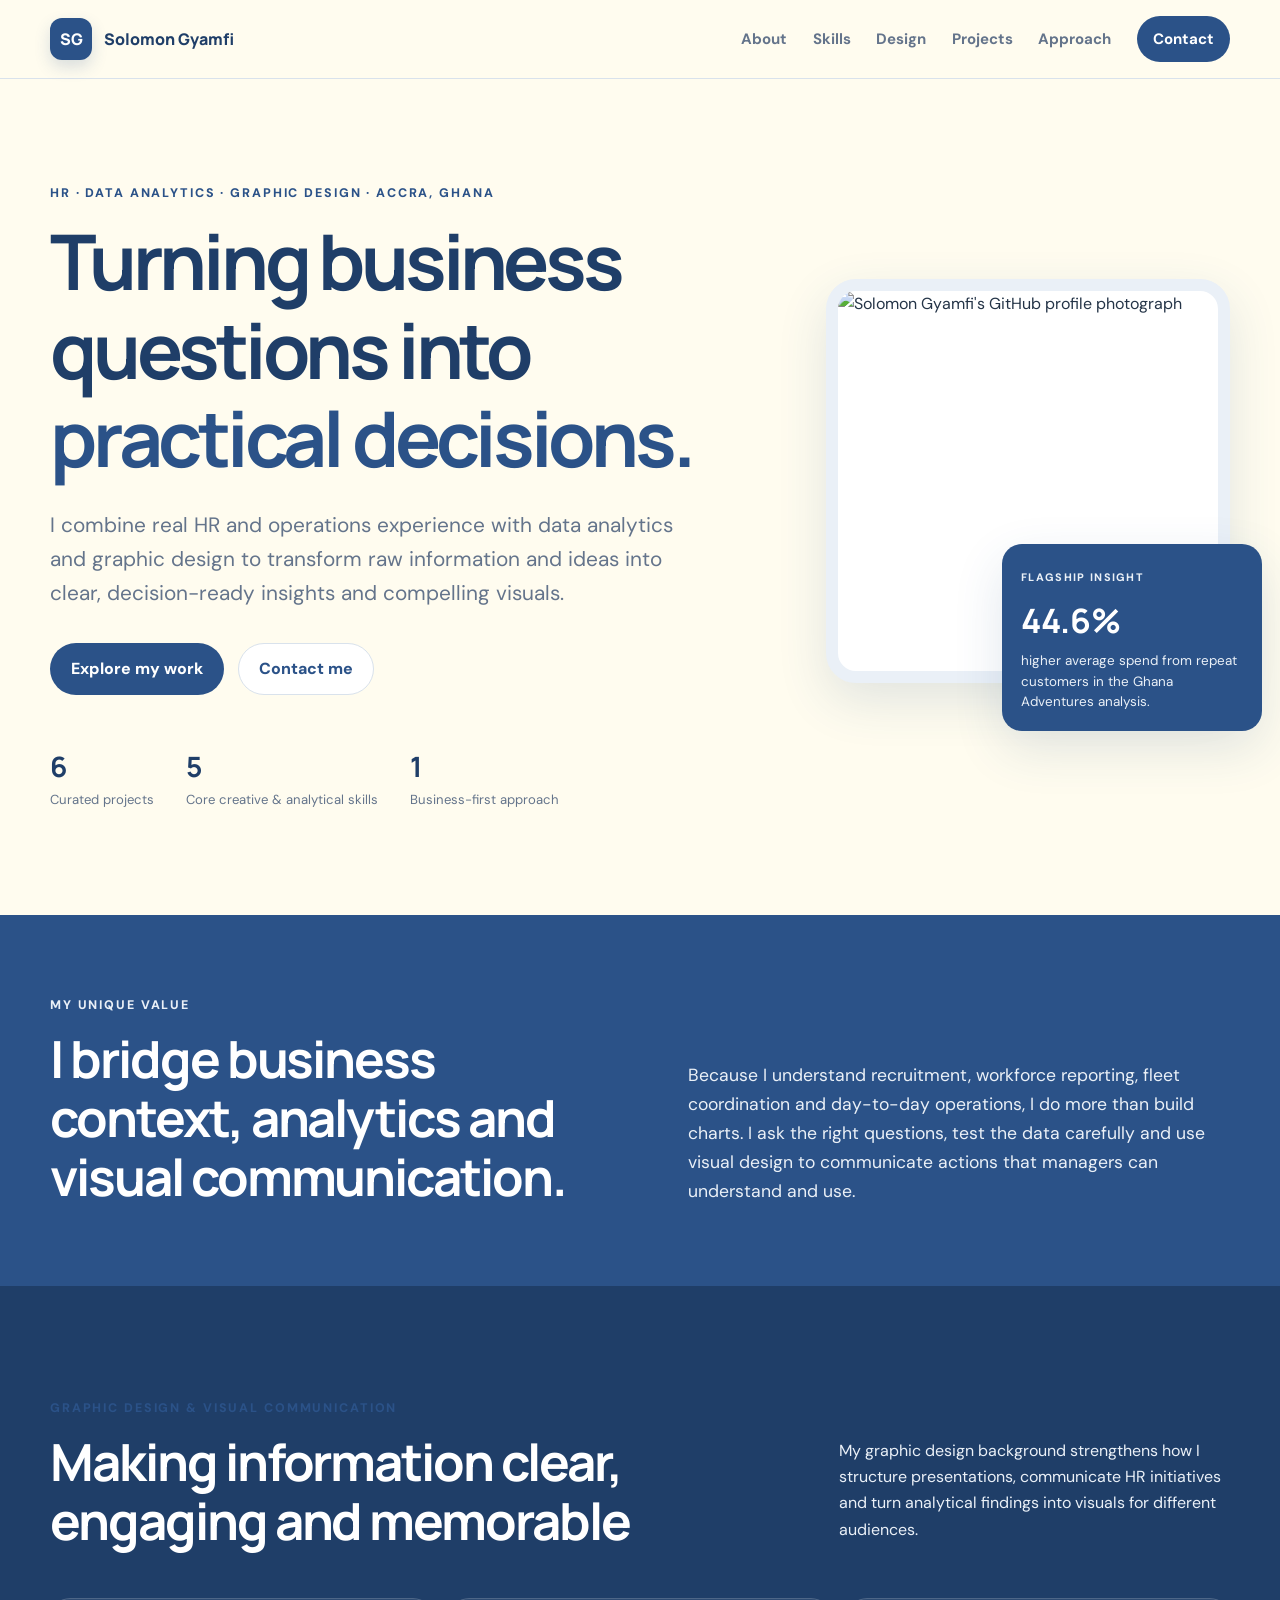
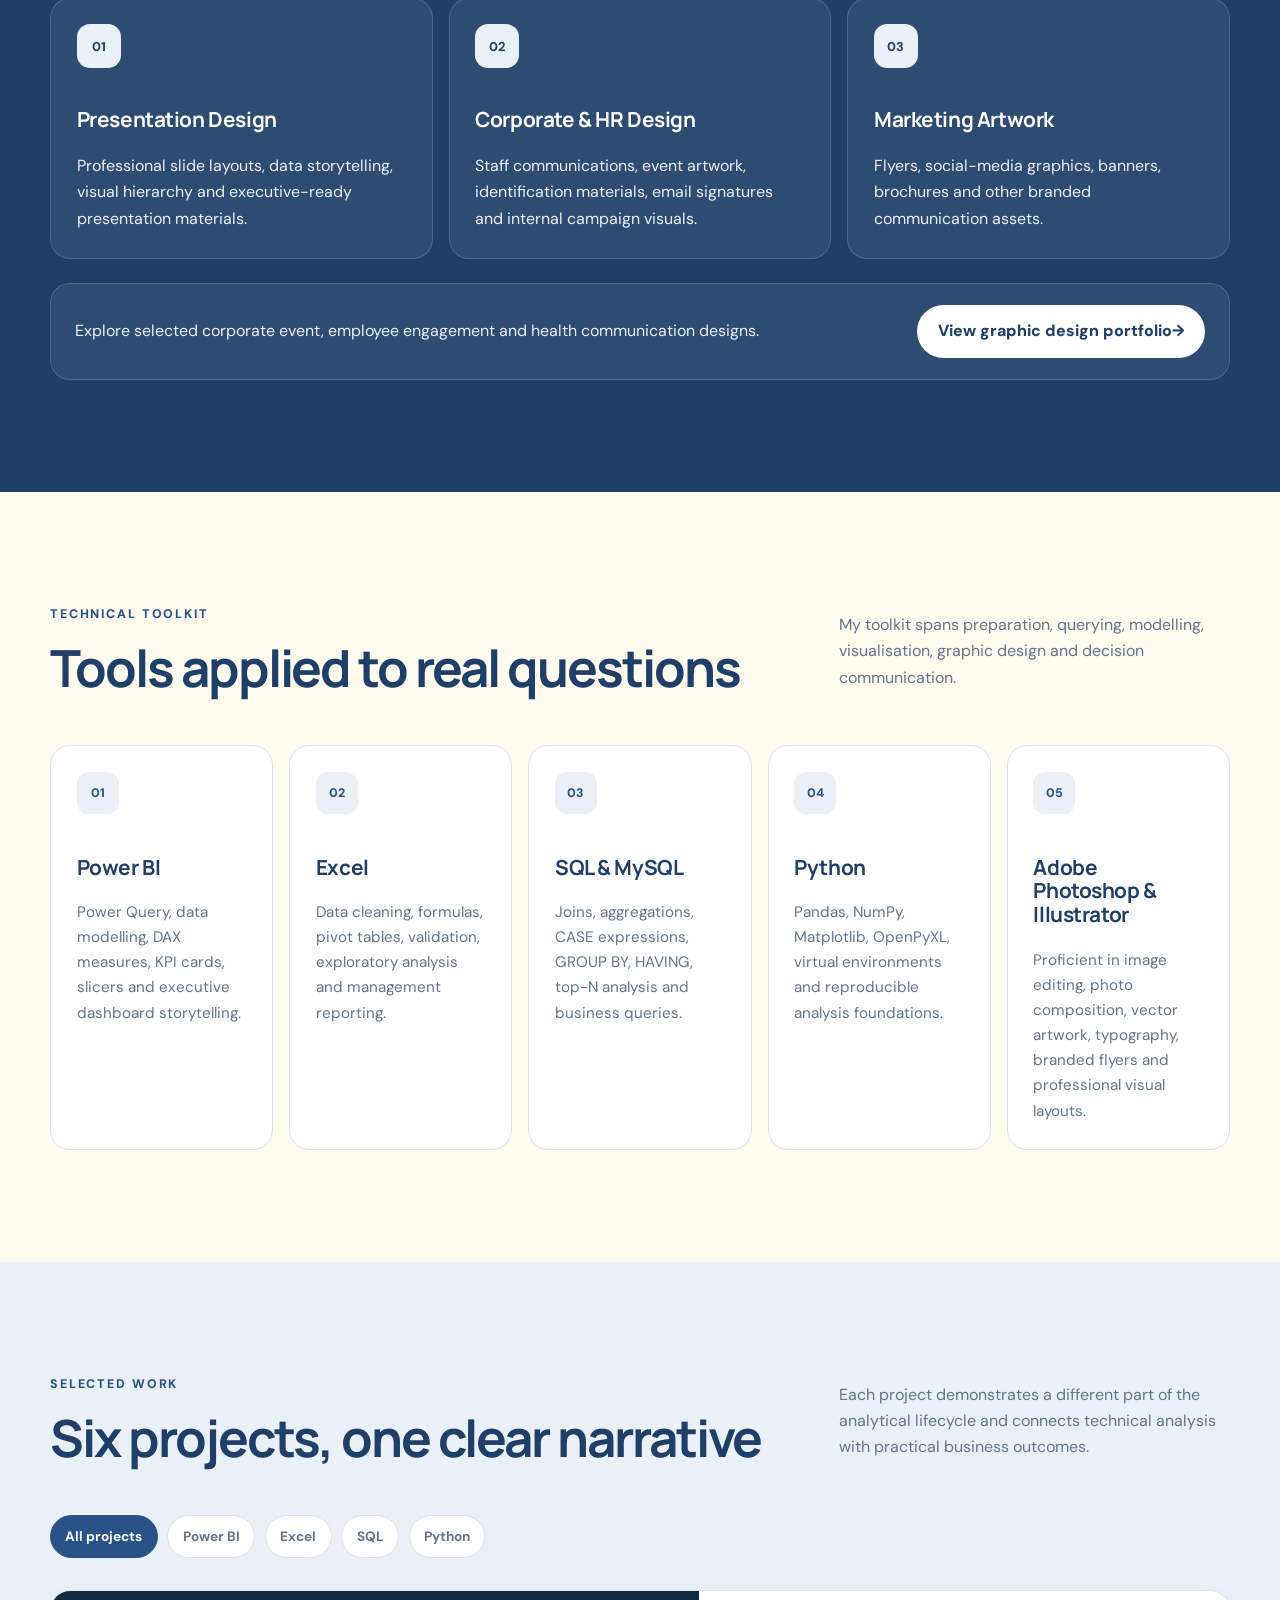
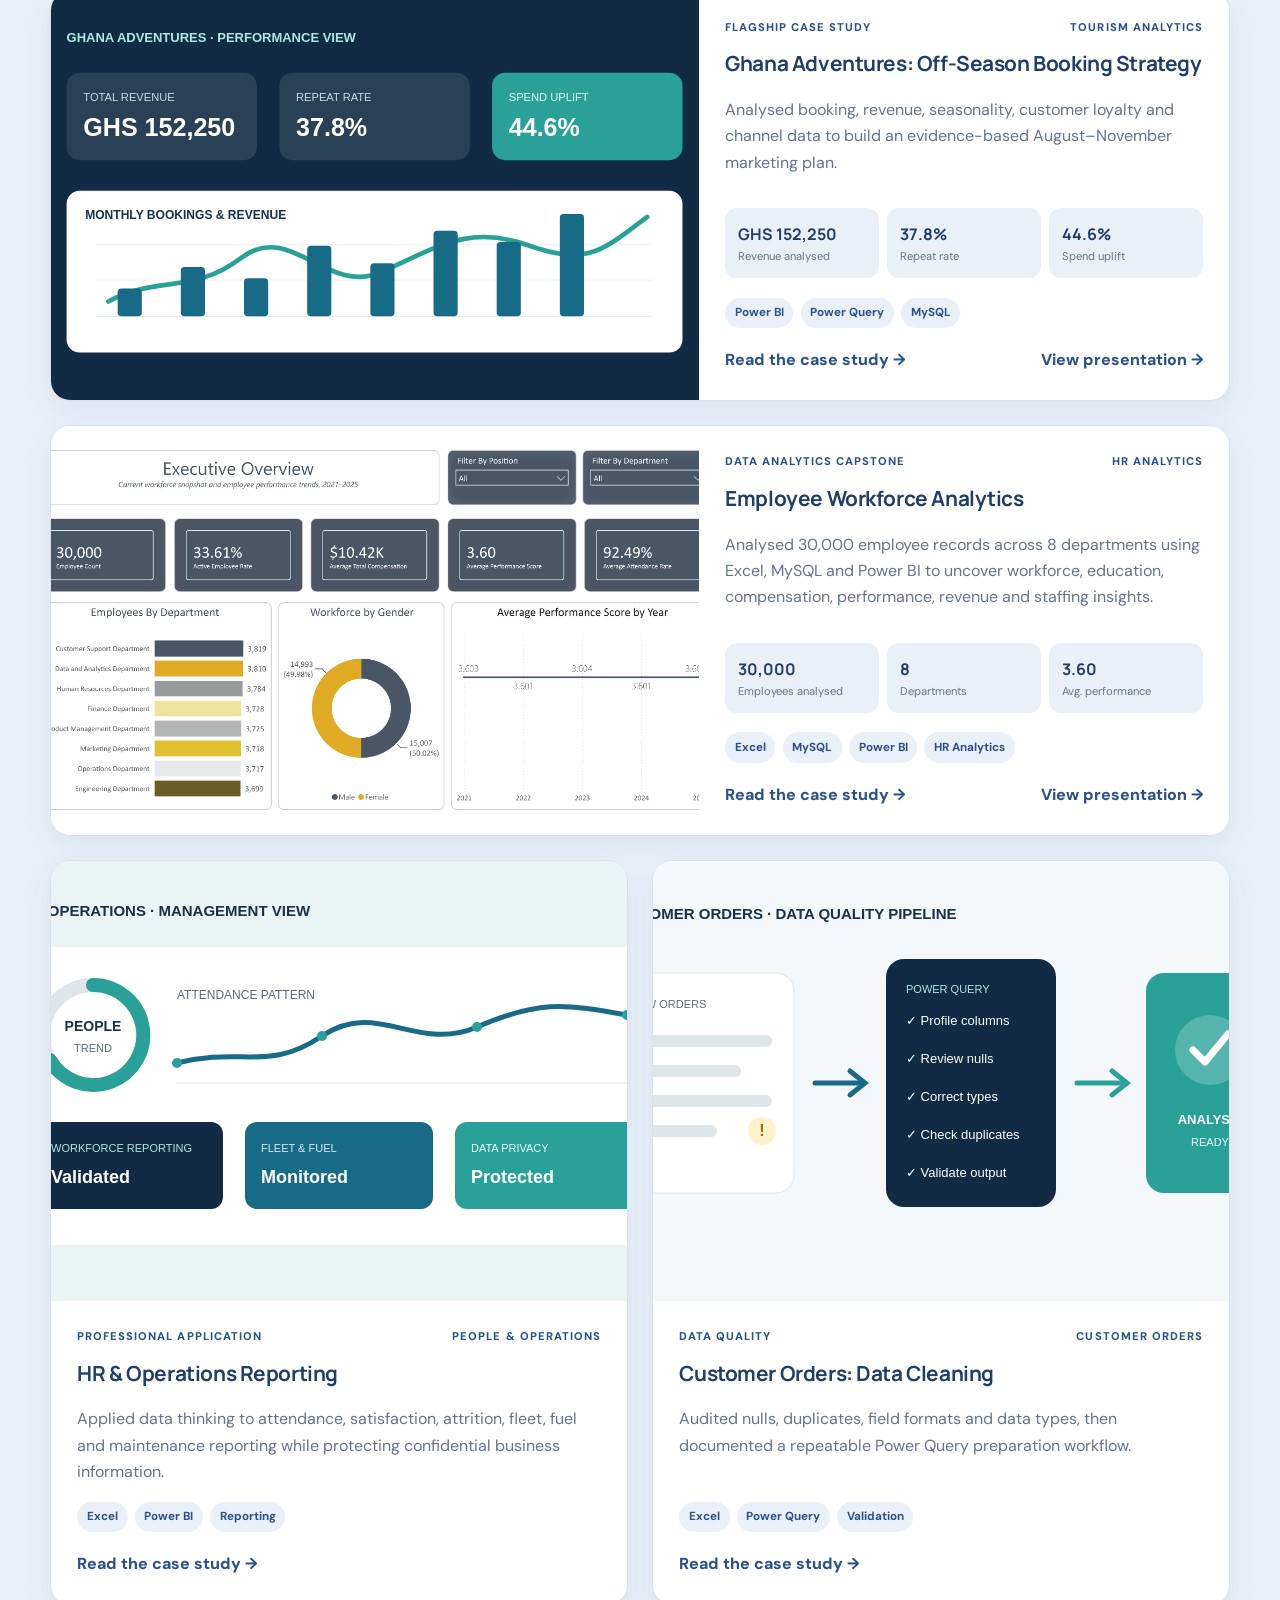
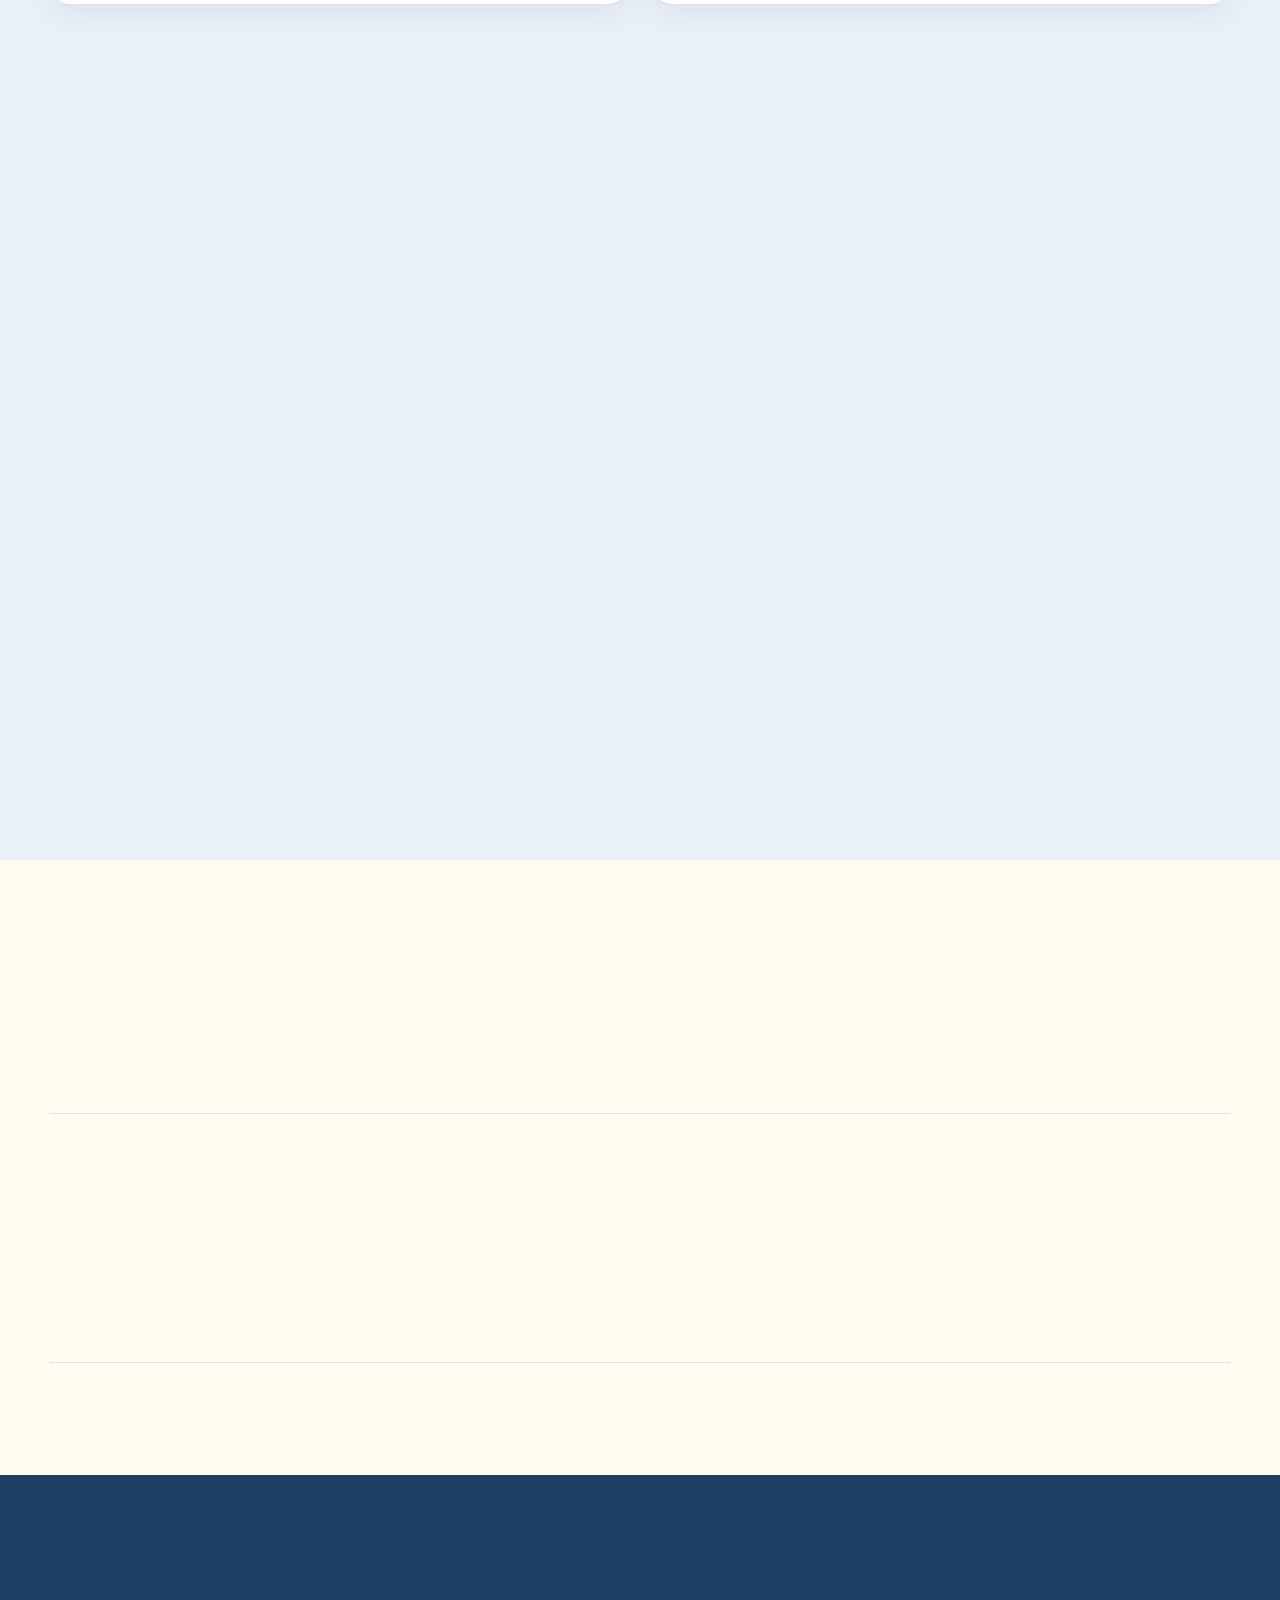
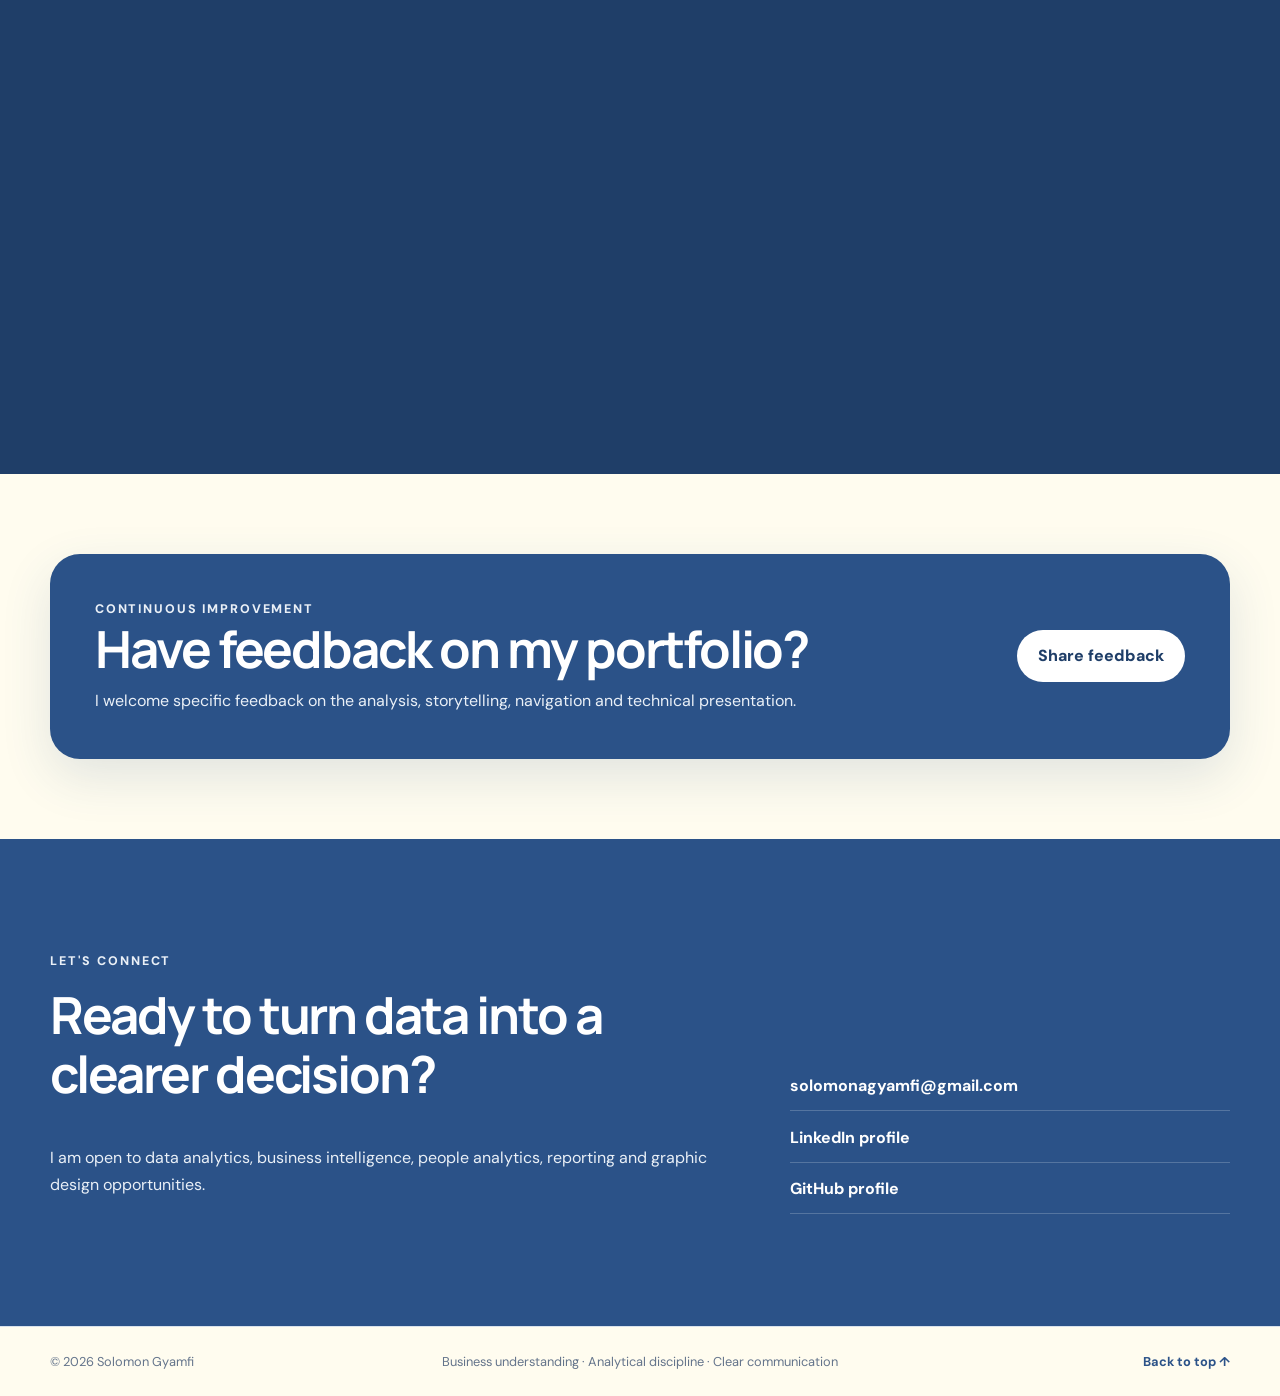
==== index.html @ 405278f9 "Update theme color and fix HTML formatting" ====
<!DOCTYPE html>
<html lang="en">

<head>
  <meta charset="utf-8">

  <meta name="viewport" content="width=device-width, initial-scale=1">

  <meta
    name="description"
    content="Solomon Gyamfi is an HR, data analytics and graphic design professional in Accra, Ghana, turning business questions and ideas into clear insights and visuals."
  >

  <meta name="theme-color" content="#2B5288">

  <meta
    property="og:title"
    content="Solomon Gyamfi | Data Analytics Portfolio"
  >

  <meta
    property="og:description"
    content="Business-first analytics across customer, HR and operational data."
  >

  <meta property="og:type" content="website">

  <meta
    property="og:url"
    content="https://solomonagyamfi-ai.github.io/"
  >

  <meta
    property="og:image"
    content="https://solomonagyammi-ai.github.io/assets/banner.svg"
  >

  <title>
    Solomon Gyamfi | Data Analytics &amp; Graphic Design
  </title>

  <link
    rel="icon"
    href="assets/favicon.svg"
    type="image/svg+xml"
  >

  <link rel="preconnect" href="https://fonts.googleapis.com">

  <link
    rel="preconnect"
    href="https://fonts.gstatic.com"
    crossorigin
  >

  <link
    href="https://fonts.googleapis.com/css2?family=DM+Sans:wght@400;500;600;700&family=Manrope:wght@600;700;800&display=swap"
    rel="stylesheet"
  >

  <link rel="stylesheet" href="styles.css">

  <script src="script.js" defer></script>
</head>


<body>

  <a class="skip-link" href="#main-content">
    Skip to content
  </a>


  <!-- =========================
       HEADER
  ========================== -->

  <header class="site-header" id="top">

    <div class="nav-shell">

      <a
        class="brand"
        href="#top"
        aria-label="Solomon Gyamfi home"
      >

        <span
          class="brand-mark"
          aria-hidden="true"
        >
          SG
        </span>

        <span>
          Solomon Gyamfi
        </span>

      </a>


      <button
        class="menu-toggle"
        type="button"
        aria-expanded="false"
        aria-controls="site-nav"
      >

        <span class="sr-only">
          Open navigation
        </span>

        <span></span>
        <span></span>
        <span></span>

      </button>


      <nav
        class="site-nav"
        id="site-nav"
        aria-label="Primary navigation"
      >

        <a href="#about">
          About
        </a>

        <a href="#skills">
          Skills
        </a>

        <a href="design.html">
          Design
        </a>

        <a href="#projects">
          Projects
        </a>

        <a href="#approach">
          Approach
        </a>

        <a
          class="nav-cta"
          href="#contact"
        >
          Contact
        </a>

      </nav>

    </div>

  </header>



  <main id="main-content">


    <!-- =========================
         HERO
    ========================== -->

    <section
      class="hero section-shell"
      aria-labelledby="hero-title"
    >

      <div class="hero-copy reveal">

        <p class="eyebrow">
          HR · Data Analytics · Graphic Design · Accra, Ghana
        </p>


        <h1 id="hero-title">
          Turning business questions into
          <span>practical decisions.</span>
        </h1>


        <p class="hero-lead">
          I combine real HR and operations experience with data analytics
          and graphic design to transform raw information and ideas into
          clear, decision-ready insights and compelling visuals.
        </p>


        <div class="hero-actions">

          <a
            class="button button-primary"
            href="#projects"
          >
            Explore my work
          </a>

          <a
            class="button button-secondary"
            href="mailto:solomonagyamfi@gmail.com"
          >
            Contact me
          </a>

        </div>


        <ul class="hero-proof">

          <li>
            <strong>6</strong>
            <span>Curated projects</span>
          </li>

          <li>
            <strong>5</strong>
            <span>Core creative &amp; analytical skills</span>
          </li>

          <li>
            <strong>1</strong>
            <span>Business-first approach</span>
          </li>

        </ul>

      </div>



      <div class="hero-visual reveal">

        <div class="portrait-frame">

          <img
            src="https://avatars.githubusercontent.com/u/300844239?v=4"
            alt="Solomon Gyamfi's GitHub profile photograph"
            width="420"
            height="420"
          >

        </div>


        <div class="insight-card">

          <span class="insight-label">
            Flagship insight
          </span>

          <strong>
            44.6%
          </strong>

          <p>
            higher average spend from repeat customers
            in the Ghana Adventures analysis.
          </p>

        </div>

      </div>

    </section>



    <!-- =========================
         ABOUT
    ========================== -->

    <section
      class="usp-band"
      id="about"
      aria-labelledby="usp-title"
    >

      <div class="section-shell usp-grid reveal">

        <div>

          <p class="eyebrow eyebrow-light">
            My unique value
          </p>

          <h2 id="usp-title">
            I bridge business context, analytics and visual communication.
          </h2>

        </div>


        <p>
          Because I understand recruitment, workforce reporting,
          fleet coordination and day-to-day operations, I do more than
          build charts. I ask the right questions, test the data carefully
          and use visual design to communicate actions that managers can
          understand and use.
        </p>

      </div>

    </section>



    <!-- =========================
         DESIGN
    ========================== -->

    <section
      class="section design-section"
      id="design"
      aria-labelledby="design-title"
    >

      <div class="section-shell">

        <div class="section-heading reveal">

          <div>

            <p class="eyebrow">
              Graphic design &amp; visual communication
            </p>

            <h2 id="design-title">
              Making information clear, engaging and memorable
            </h2>

          </div>


          <p>
            My graphic design background strengthens how I structure
            presentations, communicate HR initiatives and turn analytical
            findings into visuals for different audiences.
          </p>

        </div>


        <div class="design-grid">


          <article class="design-card reveal">

            <span
              class="design-icon"
              aria-hidden="true"
            >
              01
            </span>

            <h3>
              Presentation Design
            </h3>

            <p>
              Professional slide layouts, data storytelling,
              visual hierarchy and executive-ready presentation materials.
            </p>

          </article>



          <article class="design-card reveal">

            <span
              class="design-icon"
              aria-hidden="true"
            >
              02
            </span>

            <h3>
              Corporate &amp; HR Design
            </h3>

            <p>
              Staff communications, event artwork, identification materials,
              email signatures and internal campaign visuals.
            </p>

          </article>



          <article class="design-card reveal">

            <span
              class="design-icon"
              aria-hidden="true"
            >
              03
            </span>

            <h3>
              Marketing Artwork
            </h3>

            <p>
              Flyers, social-media graphics, banners, brochures and
              other branded communication assets.
            </p>

          </article>

        </div>



        <div class="design-cta reveal">

          <p>
            Explore selected corporate event, employee engagement
            and health communication designs.
          </p>

          <a
            class="button button-light"
            href="design.html"
          >
            View graphic design portfolio
            <span aria-hidden="true">→</span>
          </a>

        </div>

      </div>

    </section>



    <!-- =========================
         SKILLS
    ========================== -->

    <section
      class="section section-shell"
      id="skills"
      aria-labelledby="skills-title"
    >

      <div class="section-heading reveal">

        <div>

          <p class="eyebrow">
            Technical toolkit
          </p>

          <h2 id="skills-title">
            Tools applied to real questions
          </h2>

        </div>

        <p>
          My toolkit spans preparation, querying, modelling,
          visualisation, graphic design and decision communication.
        </p>

      </div>



      <div class="skills-grid">


        <article class="skill-card reveal">

          <span class="skill-index">
            01
          </span>

          <h3>
            Power BI
          </h3>

          <p>
            Power Query, data modelling, DAX measures, KPI cards,
            slicers and executive dashboard storytelling.
          </p>

        </article>



        <article class="skill-card reveal">

          <span class="skill-index">
            02
          </span>

          <h3>
            Excel
          </h3>

          <p>
            Data cleaning, formulas, pivot tables, validation,
            exploratory analysis and management reporting.
          </p>

        </article>



        <article class="skill-card reveal">

          <span class="skill-index">
            03
          </span>

          <h3>
            SQL &amp; MySQL
          </h3>

          <p>
            Joins, aggregations, CASE expressions, GROUP BY,
            HAVING, top-N analysis and business queries.
          </p>

        </article>



        <article class="skill-card reveal">

          <span class="skill-index">
            04
          </span>

          <h3>
            Python
          </h3>

          <p>
            Pandas, NumPy, Matplotlib, OpenPyXL, virtual environments
            and reproducible analysis foundations.
          </p>

        </article>



        <article class="skill-card reveal">

          <span class="skill-index">
            05
          </span>

          <h3>
            Adobe Photoshop &amp; Illustrator
          </h3>

          <p>
            Proficient in image editing, photo composition, vector artwork,
            typography, branded flyers and professional visual layouts.
          </p>

        </article>

      </div>

    </section>



    <!-- =========================
         PROJECTS
    ========================== -->

    <section
      class="section projects-section"
      id="projects"
      aria-labelledby="projects-title"
    >

      <div class="section-shell">

        <div class="section-heading reveal">

          <div>

            <p class="eyebrow">
              Selected work
            </p>

            <h2 id="projects-title">
              Six projects, one clear narrative
            </h2>

          </div>

          <p>
            Each project demonstrates a different part of the analytical
            lifecycle and connects technical analysis with practical
            business outcomes.
          </p>

        </div>



        <div
          class="project-filters reveal"
          role="group"
          aria-label="Filter projects by tool"
        >

          <button
            class="filter-button active"
            type="button"
            data-filter="all"
          >
            All projects
          </button>

          <button
            class="filter-button"
            type="button"
            data-filter="power-bi"
          >
            Power BI
          </button>

          <button
            class="filter-button"
            type="button"
            data-filter="excel"
          >
            Excel
          </button>

          <button
            class="filter-button"
            type="button"
            data-filter="sql"
          >
            SQL
          </button>

          <button
            class="filter-button"
            type="button"
            data-filter="python"
          >
            Python
          </button>

        </div>



        <div class="projects-grid">


          <!-- 01 GHANA ADVENTURES -->

          <article
            class="project-card project-featured reveal"
            data-tools="power-bi sql excel"
          >

            <img
              src="assets/project-ghana-adventures.svg"
              alt="Illustrated dashboard showing Ghana Adventures revenue, repeat rate and customer spending comparison"
              width="760"
              height="440"
            >


            <div class="project-body">

              <div class="project-meta">

                <span>
                  Flagship case study
                </span>

                <span>
                  Tourism analytics
                </span>

              </div>


              <h3>
                Ghana Adventures: Off-Season Booking Strategy
              </h3>


              <p>
                Analysed booking, revenue, seasonality, customer loyalty
                and channel data to build an evidence-based
                August–November marketing plan.
              </p>


              <ul class="metric-list">

                <li>
                  <strong>GHS 152,250</strong>
                  <span>Revenue analysed</span>
                </li>

                <li>
                  <strong>37.8%</strong>
                  <span>Repeat rate</span>
                </li>

                <li>
                  <strong>44.6%</strong>
                  <span>Spend uplift</span>
                </li>

              </ul>


              <div class="tag-list">

                <span>Power BI</span>
                <span>Power Query</span>
                <span>MySQL</span>

              </div>


              <div class="project-links">

                <a
                  class="text-link"
                  href="projects.html#ghana-adventures"
                >
                  Read the case study
                  <span aria-hidden="true">→</span>
                </a>


                <a
                  class="text-link"
                  href="presentation.html"
                >
                  View presentation
                  <span aria-hidden="true">→</span>
                </a>

              </div>

            </div>

          </article>



          <!-- 02 EMPLOYEE WORKFORCE -->

          <article
            class="project-card project-featured reveal"
            data-tools="power-bi excel sql"
          >

            <img
              src="projects/employee-workforce-analytics/screenshots/executive-overview.png"
              alt="Employee Workforce Analytics Executive Overview dashboard"
              width="760"
              height="440"
            >


            <div class="project-body">

              <div class="project-meta">

                <span>
                  Data Analytics Capstone
                </span>

                <span>
                  HR Analytics
                </span>

              </div>


              <h3>
                Employee Workforce Analytics
              </h3>


              <p>
                Analysed 30,000 employee records across 8 departments
                using Excel, MySQL and Power BI to uncover workforce,
                education, compensation, performance, revenue and
                staffing insights.
              </p>


              <ul class="metric-list">

                <li>
                  <strong>30,000</strong>
                  <span>Employees analysed</span>
                </li>

                <li>
                  <strong>8</strong>
                  <span>Departments</span>
                </li>

                <li>
                  <strong>3.60</strong>
                  <span>Avg. performance</span>
                </li>

              </ul>


              <div class="tag-list">

                <span>Excel</span>
                <span>MySQL</span>
                <span>Power BI</span>
                <span>HR Analytics</span>

              </div>


              <div class="project-links">

                <a
                  class="text-link"
                  href="projects.html#employee-workforce-analytics"
                >
                  Read the case study
                  <span aria-hidden="true">→</span>
                </a>


                <a
                  class="text-link"
                  href="employee-workforce-presentation.html"
                >
                  View presentation
                  <span aria-hidden="true">→</span>
                </a>

              </div>

            </div>

          </article>



          <!-- 03 HR OPERATIONS -->

          <article
            class="project-card reveal"
            data-tools="power-bi excel"
          >

            <img
              src="assets/project-hr-operations.svg"
              alt="Illustrated HR and operations dashboard with attendance, people and fleet indicators"
              width="760"
              height="440"
            >


            <div class="project-body">

              <div class="project-meta">

                <span>
                  Professional application
                </span>

                <span>
                  People &amp; operations
                </span>

              </div>


              <h3>
                HR &amp; Operations Reporting
              </h3>


              <p>
                Applied data thinking to attendance, satisfaction,
                attrition, fleet, fuel and maintenance reporting while
                protecting confidential business information.
              </p>


              <div class="tag-list">

                <span>Excel</span>
                <span>Power BI</span>
                <span>Reporting</span>

              </div>


              <a
                class="text-link"
                href="projects.html#hr-operations"
              >
                Read the case study
                <span aria-hidden="true">→</span>
              </a>

            </div>

          </article>



          <!-- 04 CUSTOMER ORDERS -->

          <article
            class="project-card reveal"
            data-tools="excel"
          >

            <img
              src="assets/project-orders-cleaning.svg"
              alt="Illustrated data cleaning workflow from raw customer orders to validated output"
              width="760"
              height="440"
            >


            <div class="project-body">

              <div class="project-meta">

                <span>
                  Data quality
                </span>

                <span>
                  Customer orders
                </span>

              </div>


              <h3>
                Customer Orders: Data Cleaning
              </h3>


              <p>
                Audited nulls, duplicates, field formats and data types,
                then documented a repeatable Power Query preparation workflow.
              </p>


              <div class="tag-list">

                <span>Excel</span>
                <span>Power Query</span>
                <span>Validation</span>

              </div>


              <a
                class="text-link"
                href="projects.html#customer-orders"
              >
                Read the case study
                <span aria-hidden="true">→</span>
              </a>

            </div>

          </article>



          <!-- 05 FRESHMART -->

          <article
            class="project-card reveal"
            data-tools="sql"
          >

            <img
              src="assets/project-freshmart-sql.svg"
              alt="Illustrated SQL editor with commercial query results"
              width="760"
              height="440"
            >


            <div class="project-body">

              <div class="project-meta">

                <span>
                  Query analysis
                </span>

                <span>
                  Retail scenario
                </span>

              </div>


              <h3>
                FreshMart Ghana: Business Questions with SQL
              </h3>


              <p>
                Used joins, grouping, HAVING, CASE expressions and
                top-N queries to turn transactional records into
                commercial insights.
              </p>


              <div class="tag-list">

                <span>SQL</span>
                <span>MySQL</span>
                <span>Commercial analysis</span>

              </div>


              <a
                class="text-link"
                href="projects.html#freshmart-sql"
              >
                Read the case study
                <span aria-hidden="true">→</span>
              </a>

            </div>

          </article>



          <!-- 06 DATAPULSE -->

          <article
            class="project-card reveal"
            data-tools="python"
          >

            <img
              src="assets/project-datapulse-python.svg"
              alt="Illustrated Python analytics environment with dependency checks and a chart"
              width="760"
              height="440"
            >


            <div class="project-body">

              <div class="project-meta">

                <span>
                  Technical foundation
                </span>

                <span>
                  Reproducibility
                </span>

              </div>


              <h3>
                DataPulse: Python Analysis Setup
              </h3>


              <p>
                Built and validated a project-specific environment for
                analysis using Pandas, NumPy, Matplotlib and OpenPyXL.
              </p>


              <div class="tag-list">

                <span>Python</span>
                <span>Pandas</span>
                <span>Matplotlib</span>

              </div>


              <a
                class="text-link"
                href="projects.html#datapulse-python"
              >
                Read the case study
                <span aria-hidden="true">→</span>
              </a>

            </div>

          </article>


        </div>

      </div>

    </section>



    <!-- =========================
         APPROACH
    ========================== -->

    <section
      class="section section-shell"
      id="approach"
      aria-labelledby="approach-title"
    >

      <div class="section-heading reveal">

        <div>

          <p class="eyebrow">
            My approach
          </p>

          <h2 id="approach-title">
            From question to action
          </h2>

        </div>

        <p>
          A consistent workflow keeps the work traceable,
          accurate and useful to non-technical stakeholders.
        </p>

      </div>


      <ol class="process-list">

        <li class="reveal">

          <span>01</span>

          <div>

            <h3>
              Frame
            </h3>

            <p>
              Define the decision, audience, constraints
              and success measures.
            </p>

          </div>

        </li>


        <li class="reveal">

          <span>02</span>

          <div>

            <h3>
              Prepare
            </h3>

            <p>
              Audit structure, clean values, document assumptions
              and validate types.
            </p>

          </div>

        </li>


        <li class="reveal">

          <span>03</span>

          <div>

            <h3>
              Analyse
            </h3>

            <p>
              Compare patterns, segments and performance
              against the business question.
            </p>

          </div>

        </li>


        <li class="reveal">

          <span>04</span>

          <div>

            <h3>
              Communicate
            </h3>

            <p>
              Build a focused visual story and recommend actions,
              risks and next checks.
            </p>

          </div>

        </li>

      </ol>

    </section>



    <!-- =========================
         CREDENTIALS
    ========================== -->

    <section
      class="section credentials-section"
      aria-labelledby="credentials-title"
    >

      <div class="section-shell credentials-grid">

        <div class="reveal">

          <p class="eyebrow eyebrow-light">
            Professional context
          </p>

          <h2 id="credentials-title">
            Business experience strengthened by analytics
          </h2>

          <p>
            I bring more than technical practice. My background in HR
            operations, recruitment, onboarding, employee relations,
            reporting and administration helps me see the people and
            processes behind the numbers.
          </p>

        </div>


        <ul class="credential-list reveal">

          <li>
            <span>Education</span>
            <strong>
              B.Com Management, University of Cape Coast
            </strong>
          </li>


          <li>
            <span>Analytics</span>
            <strong>
              Generation Ghana Data Analytics Upskilling Programme
            </strong>
          </li>


          <li>
            <span>Professional</span>
            <strong>
              Certified Human Resource Professional (CHRP)
            </strong>
          </li>


          <li>
            <span>In progress</span>
            <strong>
              Professional in Human Resources – International (PHRi)
            </strong>
          </li>

        </ul>

      </div>

    </section>



    <!-- =========================
         FEEDBACK
    ========================== -->

    <section
      class="section section-shell feedback-section"
      aria-labelledby="feedback-title"
    >

      <div class="feedback-card reveal">

        <div>

          <p class="eyebrow eyebrow-light">
            Continuous improvement
          </p>

          <h2 id="feedback-title">
            Have feedback on my portfolio?
          </h2>

          <p>
            I welcome specific feedback on the analysis,
            storytelling, navigation and technical presentation.
          </p>

        </div>


        <a
          class="button button-light"
          href="mailto:solomonagyamfi@gmail.com?subject=Portfolio%20feedback"
        >
          Share feedback
        </a>

      </div>

    </section>



    <!-- =========================
         CONTACT
    ========================== -->

    <section
      class="contact-section"
      id="contact"
      aria-labelledby="contact-title"
    >

      <div class="section-shell contact-grid reveal">

        <div>

          <p class="eyebrow eyebrow-light">
            Let's connect
          </p>

          <h2 id="contact-title">
            Ready to turn data into a clearer decision?
          </h2>

          <p>
            I am open to data analytics, business intelligence,
            people analytics, reporting and graphic design opportunities.
          </p>

        </div>


        <div class="contact-links">

          <a href="mailto:solomonagyamfi@gmail.com">
            solomonagyamfi@gmail.com
          </a>

          <a
            href="https://www.linkedin.com/in/solomon-gyamfi-aa02b91a8"
            target="_blank"
            rel="noopener noreferrer"
          >
            LinkedIn profile
          </a>

          <a
            href="https://github.com/solomonagyamfi-ai"
            target="_blank"
            rel="noopener noreferrer"
          >
            GitHub profile
          </a>

        </div>

      </div>

    </section>

  </main>



  <!-- =========================
       FOOTER
  ========================== -->

  <footer class="site-footer">

    <div class="section-shell footer-grid">

      <p>
        ©
        <span id="current-year">2026</span>
        Solomon Gyamfi
      </p>


      <p>
        Business understanding · Analytical discipline · Clear communication
      </p>


      <a href="#top">
        Back to top ↑
      </a>

    </div>

  </footer>

</body>

</html>
---- styles.css ----
:root {
  --cream: #FFFCEF;
  --blue: #2B5288;
  --blue-dark: #1F3E68;
  --blue-light: #EAF0F7;

  --white: #FFFFFF;
  --text: #243447;
  --muted: #64748B;
  --border: #D9E2EC;

  --shadow: 0 18px 50px rgba(43, 82, 136, 0.14);
  --shadow-soft: 0 10px 30px rgba(43, 82, 136, 0.08);

  --radius-sm: 12px;
  --radius-md: 20px;
  --radius-lg: 30px;

  --max-width: 1180px;
}

/* =========================
   RESET
========================= */

* {
  box-sizing: border-box;
}

html {
  scroll-behavior: smooth;
}

body {
  margin: 0;
  color: var(--text);
  background: var(--cream);
  font-family: "DM Sans", sans-serif;
  line-height: 1.65;
}

img {
  display: block;
  max-width: 100%;
}

a {
  color: inherit;
}

button,
input,
textarea {
  font: inherit;
}

h1,
h2,
h3 {
  margin-top: 0;
  color: var(--blue-dark);
  font-family: "Manrope", sans-serif;
  line-height: 1.15;
}

h1 {
  font-size: clamp(2.65rem, 6vw, 5.7rem);
  letter-spacing: -0.055em;
}

h2 {
  font-size: clamp(2rem, 4vw, 3.45rem);
  letter-spacing: -0.04em;
}

h3 {
  font-size: 1.3rem;
  letter-spacing: -0.02em;
}

p {
  margin-top: 0;
}

/* =========================
   ACCESSIBILITY
========================= */

.sr-only {
  position: absolute;
  width: 1px;
  height: 1px;
  padding: 0;
  margin: -1px;
  overflow: hidden;
  clip: rect(0, 0, 0, 0);
  white-space: nowrap;
  border: 0;
}

.skip-link {
  position: fixed;
  left: 1rem;
  top: -5rem;
  z-index: 999;
  padding: .7rem 1rem;
  color: var(--white);
  background: var(--blue-dark);
  border-radius: 8px;
}

.skip-link:focus {
  top: 1rem;
}

/* =========================
   GLOBAL LAYOUT
========================= */

.section-shell,
.nav-shell {
  width: min(calc(100% - 2.5rem), var(--max-width));
  margin-inline: auto;
}

.section {
  padding-block: 7rem;
}

.eyebrow {
  margin-bottom: .85rem;
  color: var(--blue);
  font-size: .78rem;
  font-weight: 800;
  letter-spacing: .15em;
  text-transform: uppercase;
}

.eyebrow-light {
  color: var(--blue-light);
}

/* =========================
   HEADER
========================= */

.site-header {
  position: sticky;
  top: 0;
  z-index: 100;
  border-bottom: 1px solid var(--border);
  background: rgba(255, 252, 239, .95);
  backdrop-filter: blur(15px);
}

.nav-shell {
  min-height: 78px;
  display: flex;
  align-items: center;
  justify-content: space-between;
  gap: 2rem;
}

.brand {
  display: inline-flex;
  align-items: center;
  gap: .75rem;
  color: var(--blue-dark);
  font-family: "Manrope", sans-serif;
  font-weight: 800;
  text-decoration: none;
}

.brand-mark {
  width: 42px;
  height: 42px;
  display: grid;
  place-items: center;
  color: var(--white);
  background: var(--blue);
  border-radius: 12px;
  box-shadow: 0 7px 16px rgba(43, 82, 136, .18);
}

.site-nav {
  display: flex;
  align-items: center;
  gap: 1.6rem;
}

.site-nav a {
  color: var(--muted);
  font-size: .94rem;
  font-weight: 700;
  text-decoration: none;
}

.site-nav a:hover,
.site-nav a:focus-visible {
  color: var(--blue);
}

.site-nav .nav-cta {
  padding: .68rem 1rem;
  color: var(--white);
  background: var(--blue);
  border-radius: 999px;
}

.site-nav .nav-cta:hover,
.site-nav .nav-cta:focus-visible {
  color: var(--white);
  background: var(--blue-dark);
}

.menu-toggle {
  display: none;
  padding: .4rem;
  border: 0;
  background: transparent;
  cursor: pointer;
}

.menu-toggle span:not(.sr-only) {
  width: 25px;
  height: 2px;
  display: block;
  margin: 5px 0;
  background: var(--blue-dark);
}

/* =========================
   HERO
========================= */

.hero {
  min-height: calc(100vh - 79px);
  display: grid;
  grid-template-columns: minmax(0, 1.2fr) minmax(330px, .8fr);
  align-items: center;
  gap: clamp(3rem, 7vw, 7rem);
  padding-block: 6.5rem;
}

.hero h1 {
  max-width: 820px;
  margin-bottom: 1.6rem;
}

.hero h1 span {
  color: var(--blue);
}

.hero-lead {
  max-width: 720px;
  margin-bottom: 2rem;
  color: var(--muted);
  font-size: clamp(1.08rem, 2vw, 1.3rem);
}

.hero-actions {
  display: flex;
  flex-wrap: wrap;
  gap: .85rem;
  margin-bottom: 3rem;
}

/* =========================
   BUTTONS
========================= */

.button {
  display: inline-flex;
  align-items: center;
  justify-content: center;
  min-height: 48px;
  padding: .75rem 1.25rem;
  border: 1px solid transparent;
  border-radius: 999px;
  font-weight: 800;
  text-decoration: none;
  transition:
    transform .2s ease,
    background .2s ease,
    border .2s ease;
}

.button:hover {
  transform: translateY(-2px);
}

.button-primary {
  color: var(--white);
  background: var(--blue);
}

.button-primary:hover {
  background: var(--blue-dark);
}

.button-secondary {
  color: var(--blue);
  border-color: var(--border);
  background: var(--white);
}

.button-secondary:hover {
  border-color: var(--blue);
  color: var(--blue-dark);
}

.button-light {
  color: var(--blue-dark);
  background: var(--white);
}

.button-light:hover {
  background: var(--cream);
}

/* =========================
   HERO PROOF
========================= */

.hero-proof {
  display: flex;
  flex-wrap: wrap;
  gap: 2rem;
  padding: 0;
  margin: 0;
  list-style: none;
}

.hero-proof li {
  display: grid;
}

.hero-proof strong {
  color: var(--blue-dark);
  font-family: "Manrope", sans-serif;
  font-size: 1.75rem;
}

.hero-proof span {
  color: var(--muted);
  font-size: .82rem;
}

/* =========================
   HERO VISUAL
========================= */

.hero-visual {
  position: relative;
  padding: 1rem 0 3rem 2rem;
}

.portrait-frame {
  position: relative;
  overflow: hidden;
  aspect-ratio: 1 / 1;
  border: 12px solid var(--blue-light);
  border-radius: var(--radius-lg);
  background: var(--white);
  box-shadow: var(--shadow);
}

.portrait-frame img {
  width: 100%;
  height: 100%;
  object-fit: cover;
}

.insight-card {
  position: absolute;
  right: -2rem;
  bottom: 0;
  width: min(260px, 72%);
  padding: 1.2rem;
  color: var(--white);
  background: var(--blue);
  border-radius: var(--radius-md);
  box-shadow: var(--shadow);
}

.insight-card strong {
  display: block;
  margin-block: .2rem;
  color: var(--white);
  font-family: "Manrope", sans-serif;
  font-size: 2.1rem;
}

.insight-card p {
  margin: 0;
  color: var(--blue-light);
  font-size: .84rem;
  line-height: 1.5;
}

.insight-label {
  color: var(--blue-light);
  font-size: .68rem;
  font-weight: 800;
  letter-spacing: .12em;
  text-transform: uppercase;
}

/* =========================
   ABOUT / USP
========================= */

.usp-band {
  padding-block: 5rem;
  color: var(--white);
  background: var(--blue);
}

.usp-grid {
  display: grid;
  grid-template-columns: 1fr 1fr;
  gap: 6rem;
  align-items: end;
}

.usp-grid h2 {
  margin: 0;
  color: var(--white);
}

.usp-grid > p {
  margin: 0;
  color: var(--blue-light);
  font-size: 1.1rem;
}

/* =========================
   SECTION HEADINGS
========================= */

.section-heading {
  display: grid;
  grid-template-columns: minmax(0, 1.3fr) minmax(260px, .7fr);
  gap: 4rem;
  align-items: end;
  margin-bottom: 3rem;
}

.section-heading h2 {
  margin-bottom: 0;
}

.section-heading > p {
  margin-bottom: .4rem;
  color: var(--muted);
}

/* =========================
   DESIGN SECTION
========================= */

.design-section {
  color: var(--white);
  background: var(--blue-dark);
}

.design-section .section-heading h2 {
  color: var(--white);
}

.design-section .section-heading > p {
  color: var(--blue-light);
}

.design-grid {
  display: grid;
  grid-template-columns: repeat(3, 1fr);
  gap: 1rem;
  margin-bottom: 1.5rem;
}

.design-card {
  min-height: 250px;
  padding: 1.6rem;
  color: var(--white);
  border: 1px solid rgba(255,255,255,.15);
  border-radius: var(--radius-md);
  background: rgba(255,255,255,.07);
}

.design-card h3 {
  color: var(--white);
}

.design-card p {
  margin: 0;
  color: var(--blue-light);
}

.design-icon {
  display: inline-grid;
  width: 44px;
  height: 44px;
  place-items: center;
  margin-bottom: 2.5rem;
  color: var(--blue-dark);
  background: var(--blue-light);
  border-radius: 13px;
  font-size: .8rem;
  font-weight: 800;
}

.design-cta {
  display: flex;
  align-items: center;
  justify-content: space-between;
  gap: 1.5rem;
  padding: 1.35rem 1.5rem;
  border: 1px solid rgba(255,255,255,.15);
  border-radius: var(--radius-md);
  background: rgba(255,255,255,.07);
}

.design-cta p {
  margin: 0;
  color: var(--blue-light);
}

.design-portfolio {
  padding-block: 4rem 6rem;
  background: var(--blue-dark);
}

.design-portfolio-intro {
  max-width: 720px;
  margin-bottom: 2rem;
  color: var(--blue-light);
}

/* =========================
   PRESENTATION
========================= */

.presentation-page {
  padding-block: 3rem 5rem;
  background: var(--cream);
}

.presentation-actions {
  display: flex;
  flex-wrap: wrap;
  gap: .8rem;
  margin-bottom: 1.5rem;
}

.presentation-frame {
  overflow: hidden;
  width: 100%;
  aspect-ratio: 16 / 10;
  border: 1px solid var(--border);
  border-radius: var(--radius-md);
  background: var(--blue-dark);
  box-shadow: var(--shadow);
}

.presentation-frame iframe {
  width: 100%;
  height: 100%;
  border: 0;
}

.presentation-note {
  margin-top: 1rem;
  color: var(--muted);
  font-size: .9rem;
}

/* =========================
   DESIGN GALLERY
========================= */

.design-gallery {
  display: grid;
  grid-template-columns: repeat(3, minmax(0, 1fr));
  gap: 1rem;
}

.design-piece {
  overflow: hidden;
  margin: 0;
  border: 1px solid rgba(255,255,255,.15);
  border-radius: var(--radius-md);
  background: rgba(255,255,255,.07);
}

.design-piece a {
  display: grid;
  height: 340px;
  place-items: center;
  padding: .7rem;
  background: var(--white);
}

.design-piece img {
  width: 100%;
  height: 100%;
  object-fit: contain;
  transition: transform .25s ease;
}

.design-piece a:hover img {
  transform: scale(1.025);
}

.design-piece figcaption {
  display: flex;
  align-items: flex-start;
  justify-content: space-between;
  gap: 1rem;
  padding: 1rem 1.1rem 1.15rem;
}

.design-piece strong {
  color: var(--white);
  font-size: .95rem;
}

.design-piece span {
  color: var(--blue-light);
  font-size: .76rem;
  text-align: right;
}

/* =========================
   SKILLS
========================= */

.skills-grid {
  display: grid;
  grid-template-columns: repeat(auto-fit, minmax(210px, 1fr));
  gap: 1rem;
}

.skill-card {
  min-height: 270px;
  padding: 1.6rem;
  border: 1px solid var(--border);
  border-radius: var(--radius-md);
  background: var(--white);
  transition:
    transform .25s ease,
    box-shadow .25s ease,
    border .25s ease;
}

.skill-card:hover {
  transform: translateY(-6px);
  border-color: var(--blue);
  box-shadow: var(--shadow-soft);
}

.skill-index {
  display: inline-grid;
  width: 42px;
  height: 42px;
  place-items: center;
  margin-bottom: 2.6rem;
  color: var(--blue);
  background: var(--blue-light);
  border-radius: 12px;
  font-size: .78rem;
  font-weight: 800;
}

.skill-card p {
  margin: 0;
  color: var(--muted);
  font-size: .95rem;
}

/* =========================
   PROJECTS
========================= */

.projects-section {
  background: var(--blue-light);
}

.project-filters {
  display: flex;
  flex-wrap: wrap;
  gap: .6rem;
  margin-bottom: 2rem;
}

.filter-button {
  padding: .58rem .9rem;
  color: var(--muted);
  border: 1px solid var(--border);
  border-radius: 999px;
  background: var(--white);
  font-size: .85rem;
  font-weight: 700;
  cursor: pointer;
}

.filter-button:hover,
.filter-button.active {
  color: var(--white);
  border-color: var(--blue);
  background: var(--blue);
}

.projects-grid {
  display: grid;
  grid-template-columns: repeat(2, minmax(0, 1fr));
  gap: 1.5rem;
}

.project-card {
  overflow: hidden;
  display: flex;
  flex-direction: column;
  border: 1px solid var(--border);
  border-radius: var(--radius-md);
  background: var(--white);
  box-shadow: var(--shadow-soft);
  transition:
    transform .25s ease,
    box-shadow .25s ease;
}

.project-card:hover {
  transform: translateY(-5px);
  box-shadow: var(--shadow);
}

.project-card[hidden] {
  display: none;
}

.project-featured {
  grid-column: 1 / -1;
  display: grid;
  grid-template-columns: minmax(0, 1.1fr) minmax(360px, .9fr);
}

.project-card > img {
  width: 100%;
  aspect-ratio: 760 / 440;
  object-fit: cover;
  background: var(--blue-light);
}

.project-featured > img {
  height: 100%;
  object-fit: cover;
}

.project-body {
  display: flex;
  flex: 1;
  flex-direction: column;
  padding: 1.65rem;
}

.project-body > p {
  color: var(--muted);
}

.project-meta {
  display: flex;
  flex-wrap: wrap;
  justify-content: space-between;
  gap: .6rem;
  margin-bottom: 1rem;
  color: var(--blue);
  font-size: .7rem;
  font-weight: 800;
  letter-spacing: .09em;
  text-transform: uppercase;
}

.metric-list {
  display: grid;
  grid-template-columns: repeat(3, 1fr);
  gap: .5rem;
  padding: 0;
  margin: 1rem 0 1.2rem;
  list-style: none;
}

.metric-list li {
  display: grid;
  padding: .8rem;
  background: var(--blue-light);
  border-radius: 12px;
}

.metric-list strong {
  color: var(--blue-dark);
  font-family: "Manrope", sans-serif;
}

.metric-list span {
  color: var(--muted);
  font-size: .7rem;
}

.tag-list {
  display: flex;
  flex-wrap: wrap;
  gap: .45rem;
  margin-top: auto;
  margin-bottom: 1.2rem;
}

.tag-list span {
  padding: .35rem .6rem;
  color: var(--blue);
  background: var(--blue-light);
  border-radius: 999px;
  font-size: .73rem;
  font-weight: 700;
}

.text-link {
  width: fit-content;
  color: var(--blue);
  font-weight: 800;
  text-decoration: none;
}

.text-link:hover {
  color: var(--blue-dark);
}

.project-links {
  display: flex;
  flex-wrap: wrap;
  justify-content: space-between;
  gap: .8rem;
}

/* =========================
   PROCESS
========================= */

.process-list {
  display: grid;
  grid-template-columns: repeat(4, 1fr);
  padding: 0;
  margin: 0;
  border-block: 1px solid var(--border);
  list-style: none;
}

.process-list li {
  min-height: 230px;
  padding: 1.8rem 1.2rem;
  border-right: 1px solid var(--border);
}

.process-list li:last-child {
  border-right: 0;
}

.process-list > li > span {
  display: inline-block;
  margin-bottom: 3rem;
  color: var(--blue);
  font-size: .75rem;
  font-weight: 800;
}

.process-list p {
  margin-bottom: 0;
  color: var(--muted);
  font-size: .92rem;
}

/* =========================
   CREDENTIALS
========================= */

.credentials-section {
  color: var(--white);
  background: var(--blue-dark);
}

.credentials-grid {
  display: grid;
  grid-template-columns: 1fr 1fr;
  gap: 6rem;
  align-items: center;
}

.credentials-grid h2 {
  color: var(--white);
}

.credentials-grid p {
  color: var(--blue-light);
}

.credential-list {
  padding: 0;
  margin: 0;
  list-style: none;
}

.credential-list li {
  display: grid;
  gap: .15rem;
  padding: 1.05rem 0;
  border-bottom: 1px solid rgba(255,255,255,.15);
}

.credential-list span {
  color: var(--blue-light);
  font-size: .72rem;
  font-weight: 800;
  letter-spacing: .1em;
  text-transform: uppercase;
}

.credential-list strong {
  color: var(--white);
  font-size: .98rem;
}

/* =========================
   FEEDBACK
========================= */

.feedback-section {
  padding-block: 5rem;
}

.feedback-card {
  display: flex;
  align-items: center;
  justify-content: space-between;
  gap: 3rem;
  padding: 2.8rem;
  color: var(--white);
  background: var(--blue);
  border-radius: var(--radius-lg);
  box-shadow: var(--shadow);
}

.feedback-card h2 {
  margin-bottom: .6rem;
  color: var(--white);
}

.feedback-card p {
  margin: 0;
  color: var(--blue-light);
}

/* =========================
   CONTACT
========================= */

.contact-section {
  padding-block: 7rem;
  color: var(--white);
  background: var(--blue);
}

.contact-grid {
  display: grid;
  grid-template-columns: 1.2fr .8fr;
  gap: 5rem;
  align-items: end;
}

.contact-grid h2 {
  max-width: 760px;
  color: var(--white);
}

.contact-grid p {
  color: var(--blue-light);
}

.contact-links {
  display: grid;
  gap: .85rem;
}

.contact-links a {
  padding-bottom: .65rem;
  color: var(--white);
  border-bottom: 1px solid rgba(255,255,255,.2);
  font-weight: 700;
  text-decoration: none;
}

.contact-links a:hover {
  color: var(--blue-light);
}

/* =========================
   FOOTER
========================= */

.site-footer {
  padding-block: 1.5rem;
  color: var(--muted);
  border-top: 1px solid var(--border);
  background: var(--cream);
  font-size: .8rem;
}

.footer-grid {
  display: grid;
  grid-template-columns: 1fr auto 1fr;
  gap: 1rem;
  align-items: center;
}

.footer-grid p {
  margin: 0;
}

.footer-grid a {
  justify-self: end;
  color: var(--blue);
  font-weight: 700;
  text-decoration: none;
}

/* =========================
   CASE STUDIES
========================= */

.case-hero {
  padding-block: 6.5rem;
  color: var(--white);
  background: var(--blue-dark);
}

.error-page {
  min-height: 100vh;
  display: grid;
  place-items: center;
}

.case-hero h1 {
  max-width: 980px;
  margin-bottom: 1.4rem;
  color: var(--white);
  font-size: clamp(2.6rem, 6vw, 5rem);
}

.case-hero p:last-child {
  max-width: 760px;
  color: var(--blue-light);
  font-size: 1.08rem;
}

.case-jump {
  position: sticky;
  top: 78px;
  z-index: 20;
  display: flex;
  gap: .55rem;
  padding-block: 1rem;
  overflow-x: auto;
  background: rgba(255,252,239,.96);
  backdrop-filter: blur(15px);
}

.case-jump a {
  flex: 0 0 auto;
  padding: .45rem .75rem;
  color: var(--muted);
  border: 1px solid var(--border);
  border-radius: 999px;
  font-size: .78rem;
  font-weight: 700;
  text-decoration: none;
}

.case-jump a:hover {
  color: var(--white);
  background: var(--blue);
}

.case-list {
  padding-block: 4rem 8rem;
}

.case-study {
  scroll-margin-top: 155px;
  display: grid;
  grid-template-columns: minmax(280px, .78fr) minmax(0, 1.22fr);
  gap: 3rem;
  padding-block: 4.5rem;
  border-bottom: 1px solid var(--border);
}

.case-study:last-child {
  border-bottom: 0;
}

.case-image {
  align-self: start;
  position: sticky;
  top: 160px;
  overflow: hidden;
  border-radius: var(--radius-md);
  box-shadow: var(--shadow);
}

.case-image img {
  width: 100%;
}

.case-summary {
  color: var(--muted);
  font-size: 1.07rem;
}

.case-columns {
  display: grid;
  grid-template-columns: 1fr 1fr;
  gap: 1.4rem;
  margin-block: 2rem;
}

.case-columns section {
  padding: 1.2rem;
  background: var(--blue-light);
  border-radius: var(--radius-sm);
}

.case-columns h3 {
  margin-bottom: .5rem;
  font-size: 1rem;
}

.case-columns p {
  margin: 0;
  color: var(--muted);
  font-size: .9rem;
}

.case-metrics {
  display: grid;
  grid-template-columns: repeat(3, 1fr);
  gap: .7rem;
  padding: 0;
  margin: 0 0 1.4rem;
  list-style: none;
}

.case-metrics li {
  display: grid;
  padding: .9rem;
  border: 1px solid var(--border);
  border-radius: 12px;
}

.case-metrics strong {
  color: var(--blue);
  font-family: "Manrope", sans-serif;
}

.case-metrics span {
  color: var(--muted);
  font-size: .72rem;
}

.ethics-note {
  margin-bottom: 1.4rem;
  padding: 1rem;
  color: var(--blue-dark);
  border-left: 4px solid var(--blue);
  background: var(--cream);
  border-radius: 0 10px 10px 0;
  font-size: .9rem;
}

/* =========================
   EMPLOYEE WORKFORCE DETAILS
========================= */

.case-detail {
  margin-top: 2.5rem;
  padding-top: 2.2rem;
  border-top: 1px solid var(--border);
}

.case-detail h3 {
  margin-bottom: .7rem;
}

.case-detail h4 {
  margin-top: 0;
  margin-bottom: .45rem;
  color: var(--blue-dark);
  font-family: "Manrope", sans-serif;
  font-size: 1rem;
}

.case-detail p {
  color: var(--muted);
}

.case-detail ul,
.case-detail ol {
  padding-left: 1.2rem;
  color: var(--muted);
}

.case-detail li {
  margin-bottom: .45rem;
}

.case-detail-image {
  width: 100%;
  margin-top: 1.4rem;
  border: 1px solid var(--border);
  border-radius: var(--radius-md);
  background: var(--blue-light);
  box-shadow: var(--shadow-soft);
}

.case-detail-image:hover {
  box-shadow: var(--shadow);
}

.case-detail .case-columns {
  margin-top: 1.2rem;
}

/* =========================
   ANIMATION
========================= */

.reveal {
  opacity: 0;
  transform: translateY(22px);
  transition:
    opacity .65s ease,
    transform .65s ease;
}

.reveal.visible {
  opacity: 1;
  transform: none;
}

@media (prefers-reduced-motion: reduce) {
  html {
    scroll-behavior: auto;
  }

  .reveal {
    opacity: 1;
    transform: none;
    transition: none;
  }

  .button,
  .skill-card,
  .project-card {
    transition: none;
  }
}

/* =========================
   TABLET
========================= */

@media (max-width: 960px) {

  .hero {
    grid-template-columns: 1fr;
    min-height: auto;
  }

  .hero-copy {
    max-width: 760px;
  }

  .hero-visual {
    max-width: 560px;
    padding-left: 0;
  }

  .usp-grid,
  .credentials-grid,
  .contact-grid {
    grid-template-columns: 1fr;
    gap: 2.5rem;
  }

  .skills-grid {
    grid-template-columns: repeat(2, 1fr);
  }

  .design-grid,
  .design-gallery {
    grid-template-columns: repeat(2, 1fr);
  }

  .project-featured {
    grid-template-columns: 1fr;
  }

  .process-list {
    grid-template-columns: repeat(2, 1fr);
  }

  .process-list li:nth-child(2) {
    border-right: 0;
  }

  .process-list li:nth-child(-n+2) {
    border-bottom: 1px solid var(--border);
  }

  .case-study {
    grid-template-columns: 1fr;
  }

  .case-image {
    position: static;
    max-width: 680px;
  }
}

/* =========================
   MOBILE
========================= */

@media (max-width: 720px) {

  .section-shell,
  .nav-shell {
    width: min(calc(100% - 1.5rem), var(--max-width));
  }

  .section {
    padding-block: 5rem;
  }

  .menu-toggle {
    display: block;
  }

  .site-nav:not(.static-nav) {
    position: absolute;
    top: 78px;
    left: 0;
    right: 0;
    display: none;
    align-items: stretch;
    flex-direction: column;
    gap: 0;
    padding: .7rem 1rem 1.2rem;
    border-bottom: 1px solid var(--border);
    background: var(--cream);
  }

  .site-nav.open {
    display: flex;
  }

  .site-nav:not(.static-nav) a {
    padding: .8rem;
  }

  .static-nav a:first-child {
    display: none;
  }

  .hero {
    padding-block: 4rem;
  }

  .hero-proof {
    gap: 1.1rem;
  }

  .insight-card {
    right: -.4rem;
  }

  .section-heading {
    grid-template-columns: 1fr;
    gap: 1rem;
  }

  .skills-grid,
  .projects-grid,
  .case-columns {
    grid-template-columns: 1fr;
  }

  .design-grid,
  .design-gallery {
    grid-template-columns: 1fr;
  }

  .design-piece a {
    height: 390px;
  }

  .design-cta {
    align-items: flex-start;
    flex-direction: column;
  }

  .presentation-frame {
    aspect-ratio: 4 / 5;
  }

  .project-featured {
    grid-column: auto;
    display: flex;
  }

  .metric-list,
  .case-metrics {
    grid-template-columns: 1fr;
  }

  .process-list {
    grid-template-columns: 1fr;
  }

  .process-list li {
    min-height: auto;
    border-right: 0;
    border-bottom: 1px solid var(--border);
  }

  .process-list li:nth-child(3) {
    border-bottom: 1px solid var(--border);
  }

  .process-list li:last-child {
    border-bottom: 0;
  }

  .process-list > li > span {
    margin-bottom: 1.1rem;
  }

  .feedback-card {
    align-items: flex-start;
    flex-direction: column;
    padding: 2rem;
  }

  .footer-grid {
    grid-template-columns: 1fr;
    text-align: center;
  }

  .footer-grid a {
    justify-self: center;
  }

  .case-hero {
    padding-block: 4.5rem;
  }

  .case-jump {
    top: 78px;
  }
}
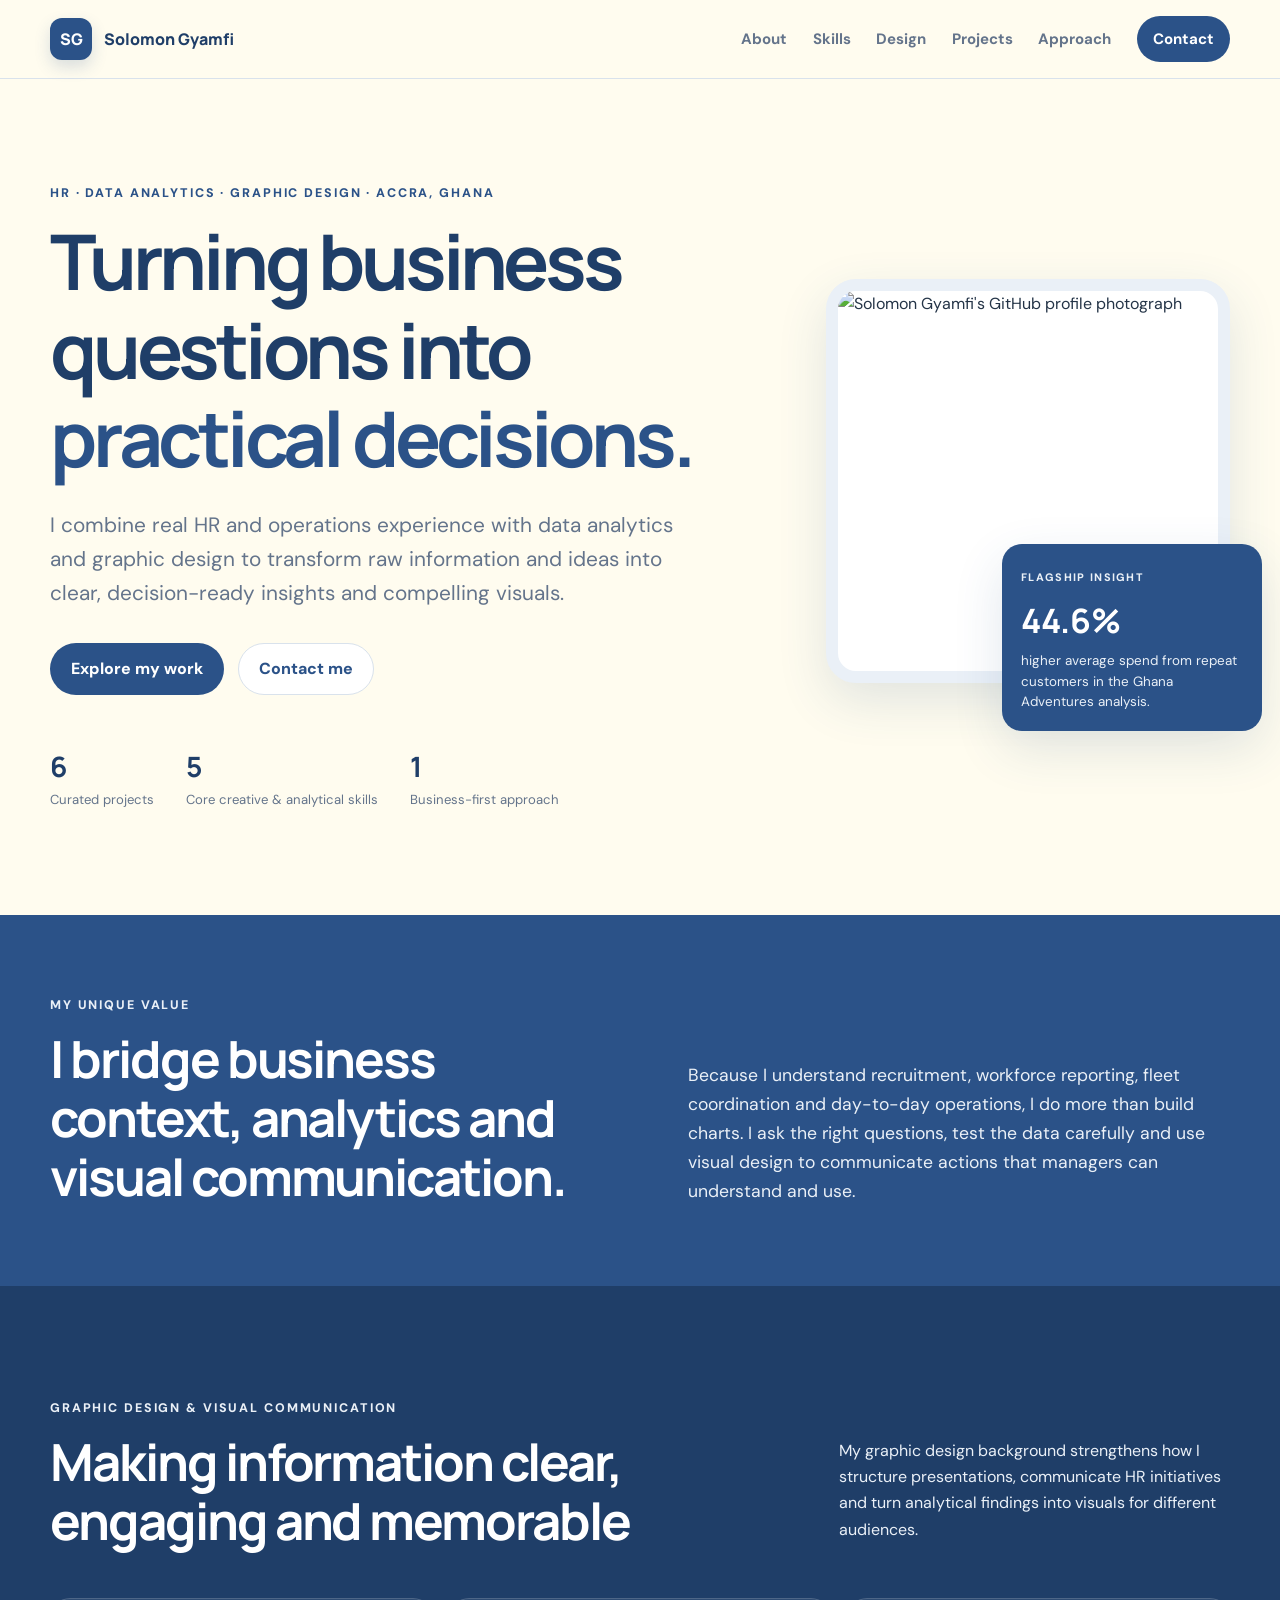
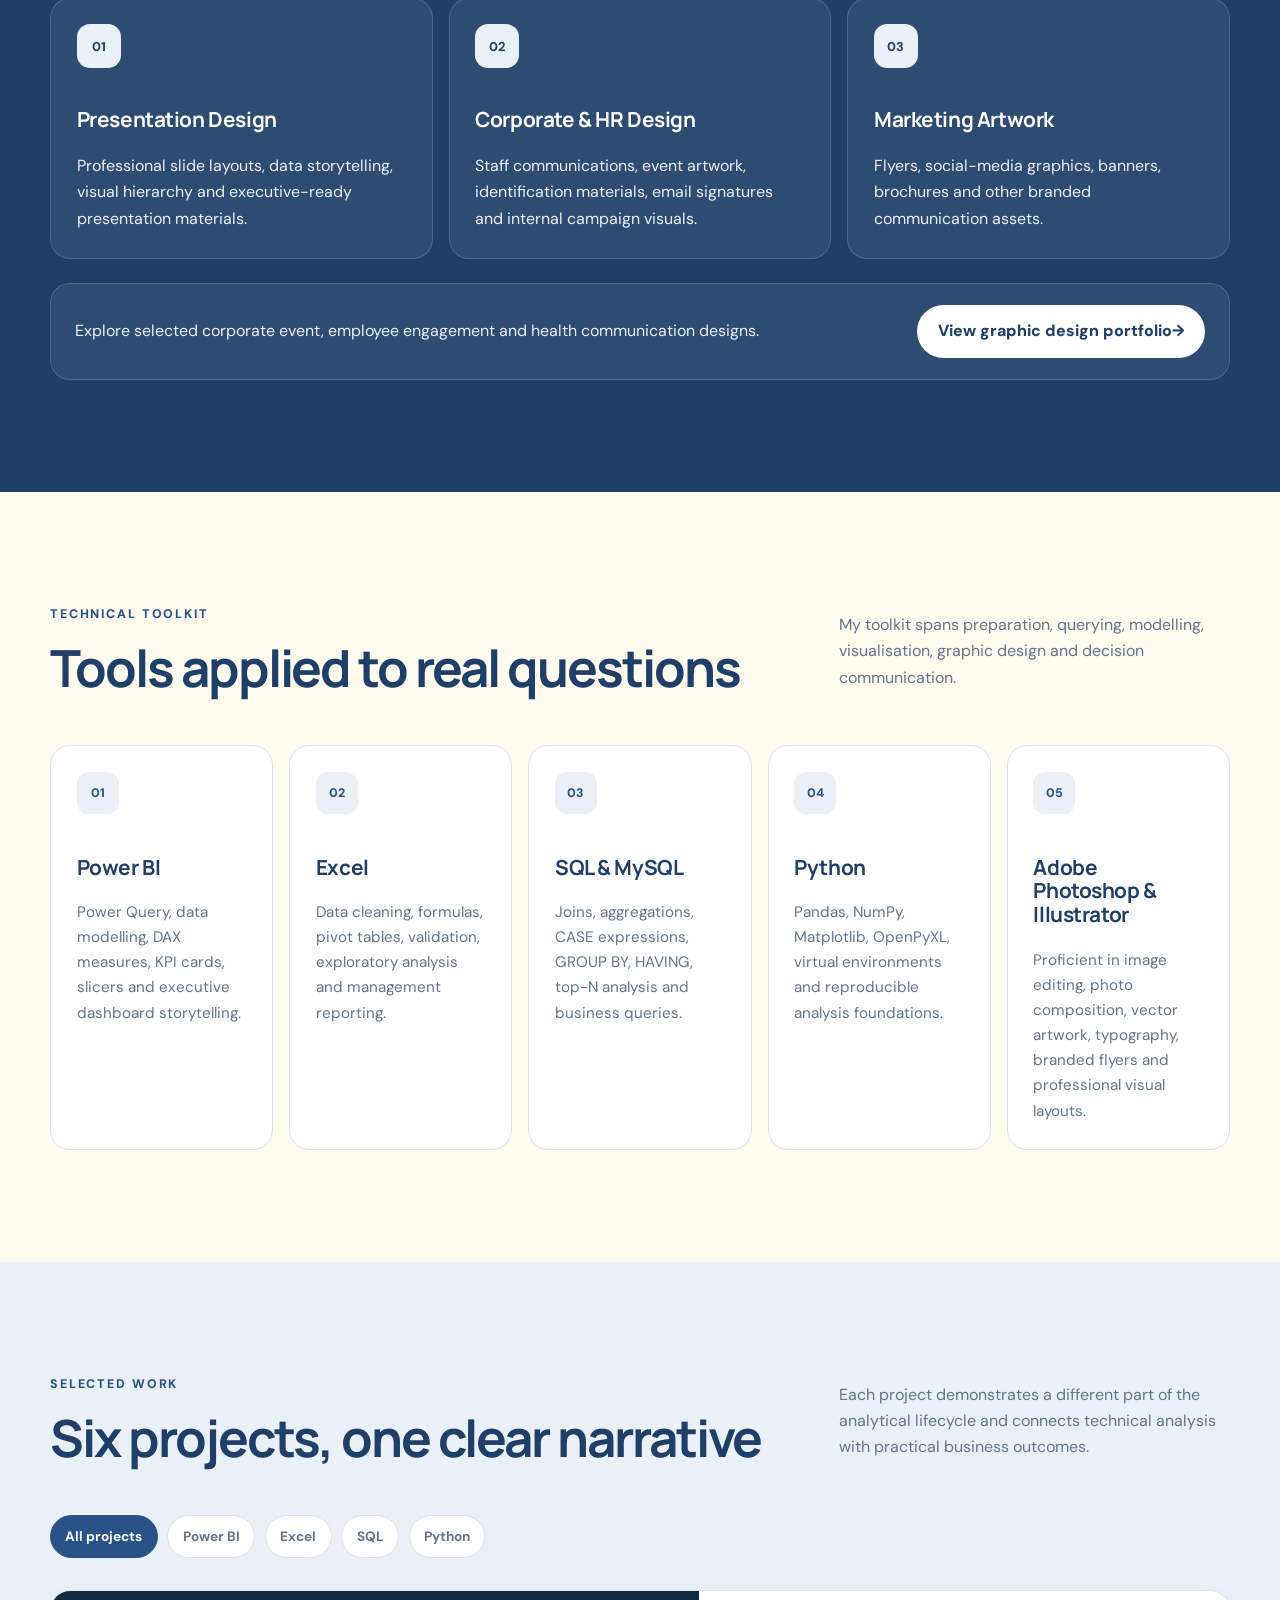
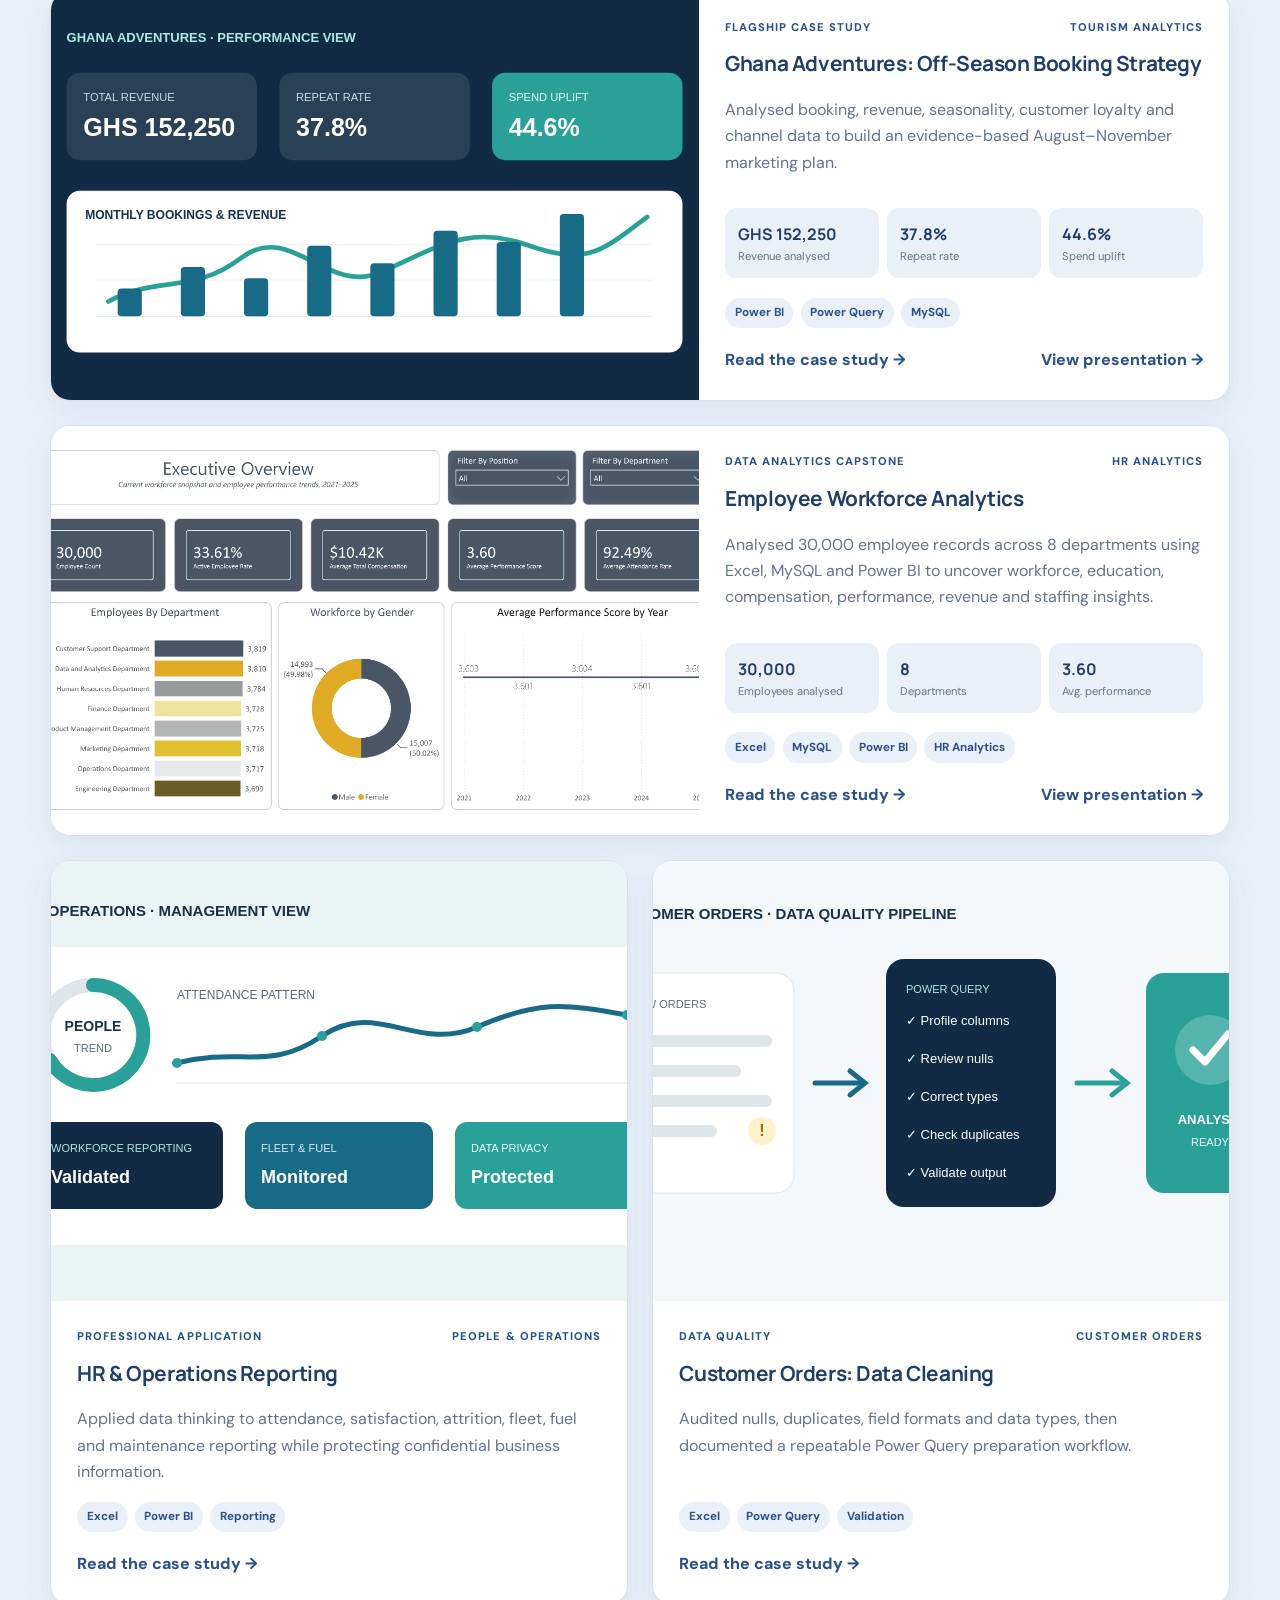
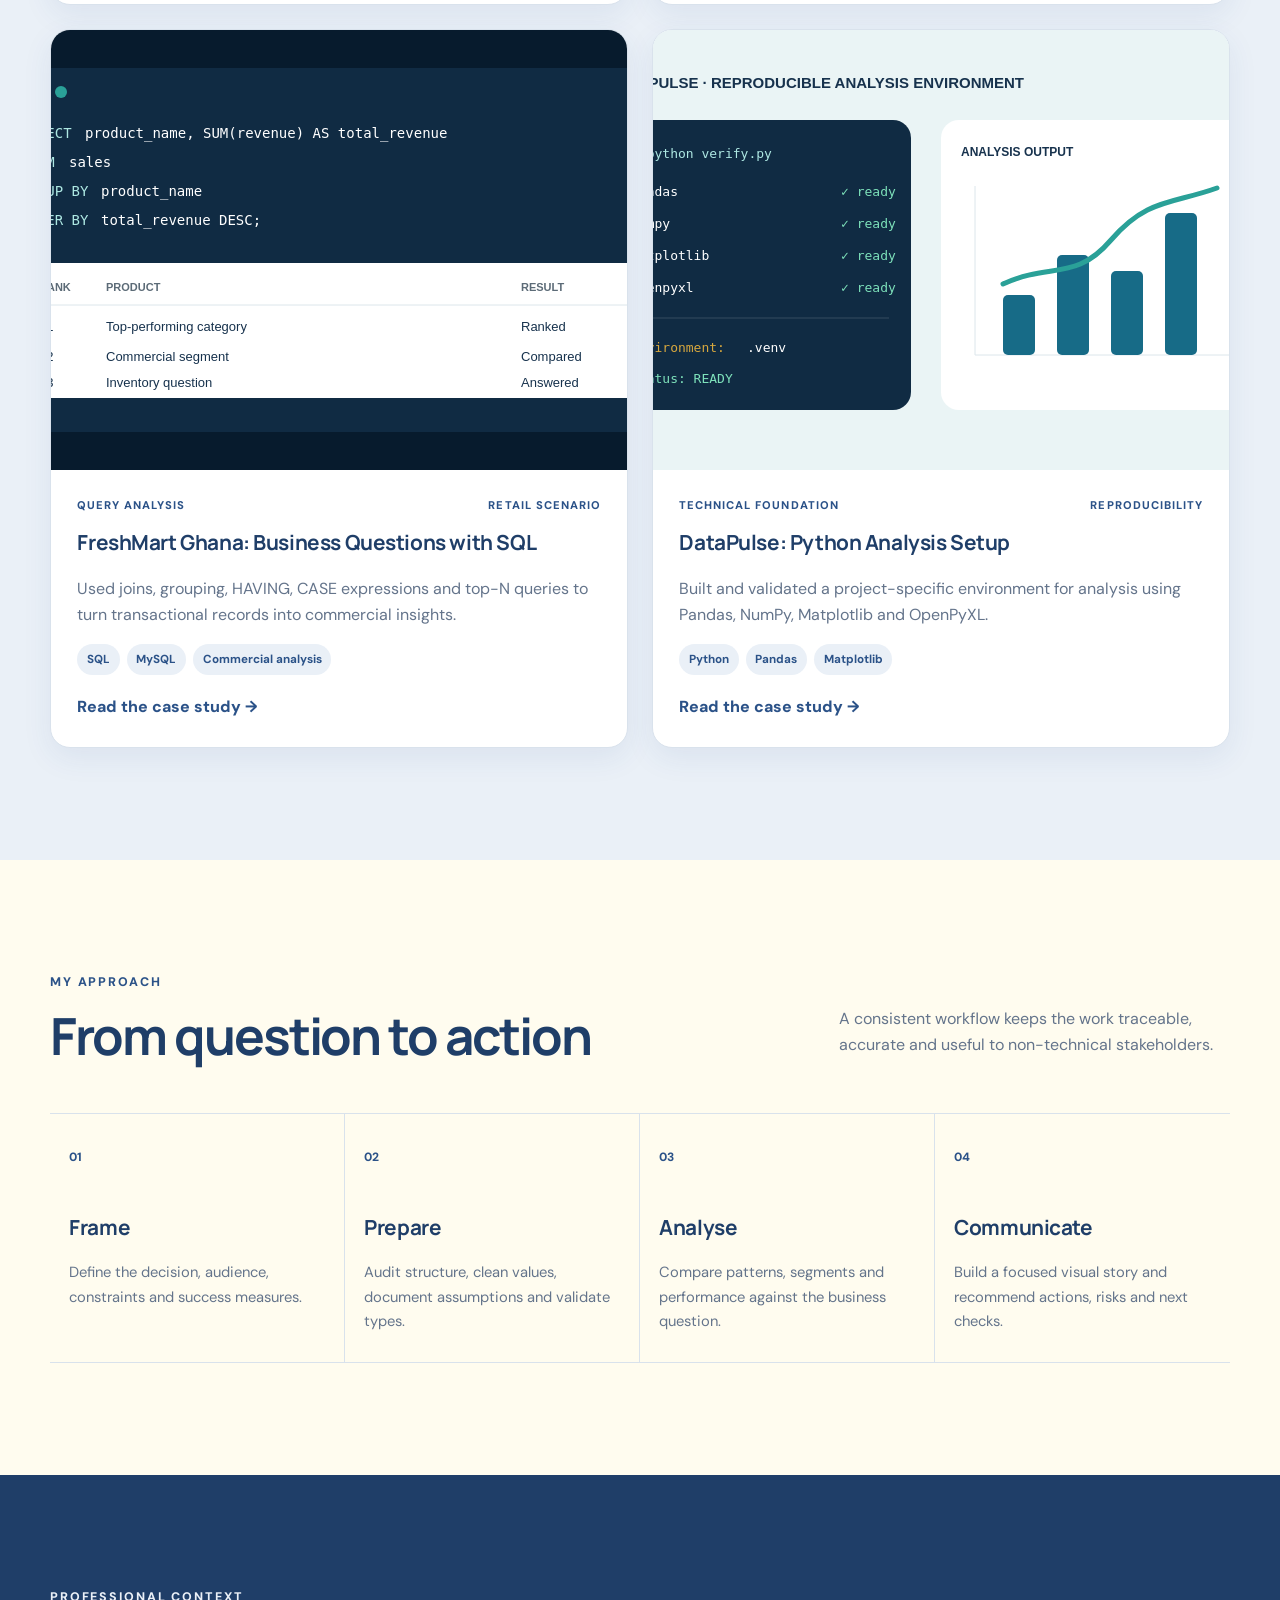
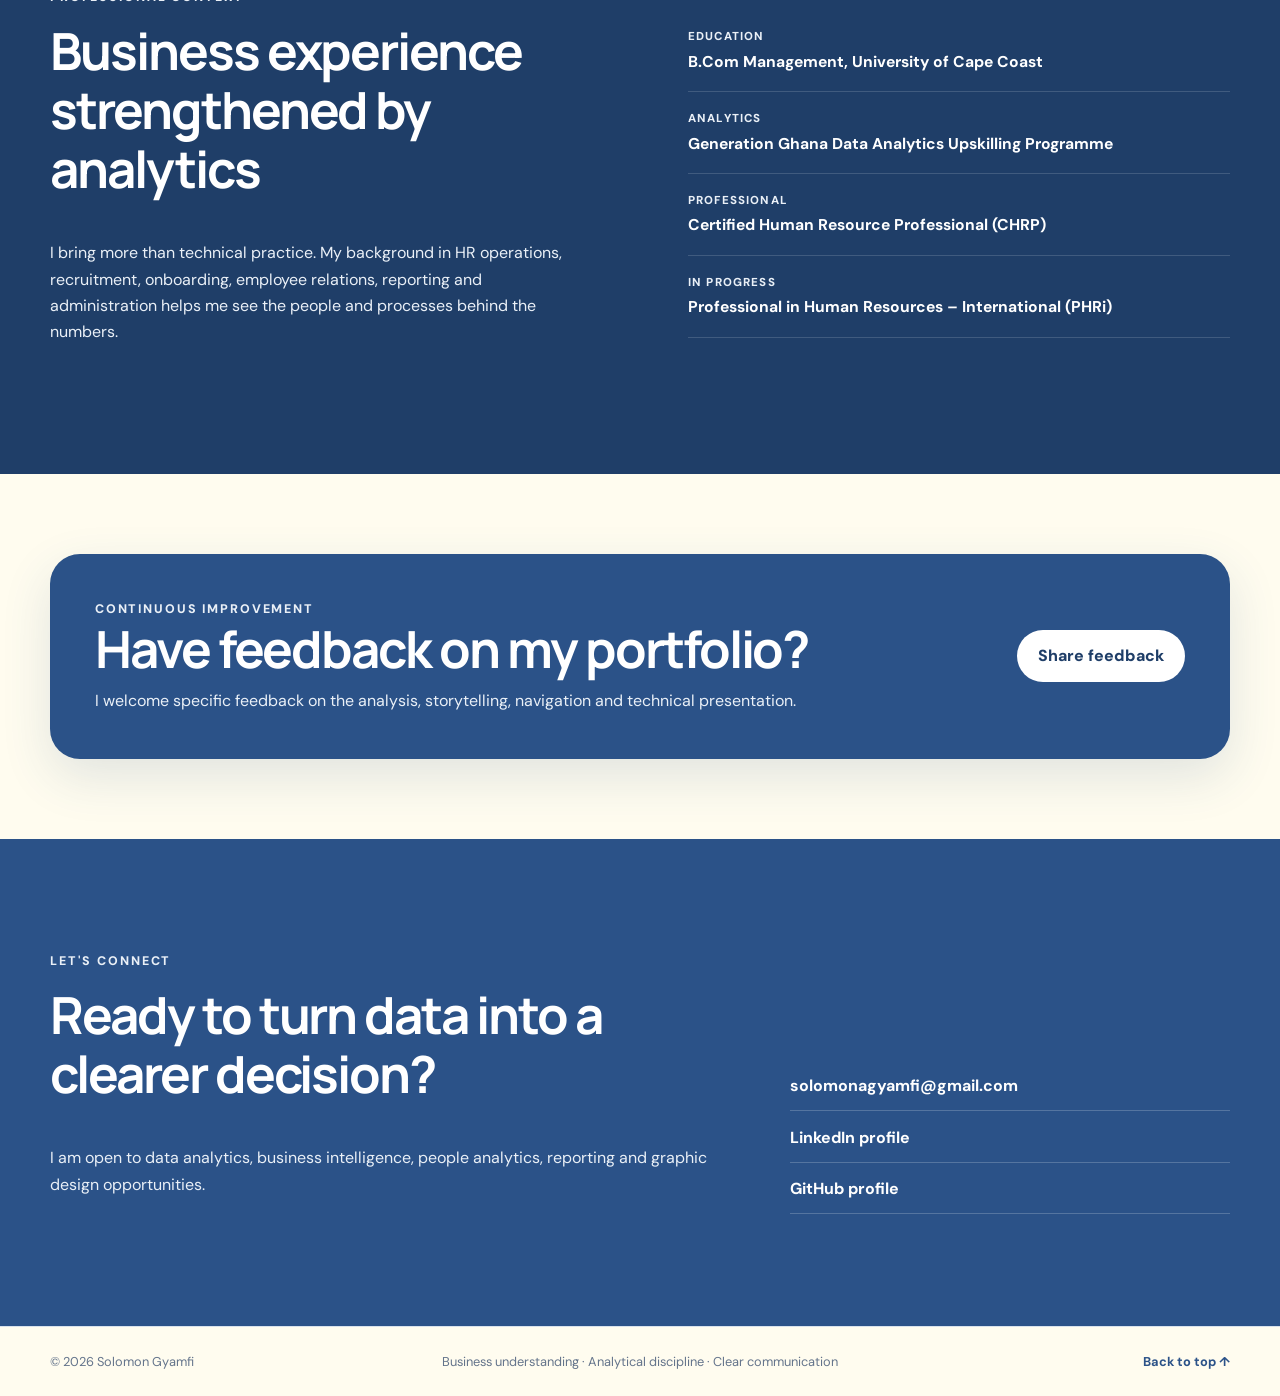
==== commit 06bd0ae9: "Update index.html" ====
--- a/index.html
+++ b/index.html
@@ -1440,9 +1440,9 @@
       </p>
 
 
-      <a href="#top">
-        Back to top ↑
-      </a>
+    <a href="#top" class="back-to-top" aria-label="Back to top">
+  Back to top ↑
+</a>
 
     </div>
 
--- a/styles.css
+++ b/styles.css
@@ -18,6 +18,7 @@
 
   --max-width: 1180px;
 }
+
 
 /* =========================
    RESET
@@ -81,6 +82,7 @@
 p {
   margin-top: 0;
 }
+
 
 /* =========================
    ACCESSIBILITY
@@ -103,7 +105,7 @@
   left: 1rem;
   top: -5rem;
   z-index: 999;
-  padding: .7rem 1rem;
+  padding: 0.7rem 1rem;
   color: var(--white);
   background: var(--blue-dark);
   border-radius: 8px;
@@ -112,6 +114,7 @@
 .skip-link:focus {
   top: 1rem;
 }
+
 
 /* =========================
    GLOBAL LAYOUT
@@ -128,17 +131,18 @@
 }
 
 .eyebrow {
-  margin-bottom: .85rem;
+  margin-bottom: 0.85rem;
   color: var(--blue);
-  font-size: .78rem;
+  font-size: 0.78rem;
   font-weight: 800;
-  letter-spacing: .15em;
+  letter-spacing: 0.15em;
   text-transform: uppercase;
 }
 
 .eyebrow-light {
   color: var(--blue-light);
 }
+
 
 /* =========================
    HEADER
@@ -149,7 +153,7 @@
   top: 0;
   z-index: 100;
   border-bottom: 1px solid var(--border);
-  background: rgba(255, 252, 239, .95);
+  background: rgba(255, 252, 239, 0.95);
   backdrop-filter: blur(15px);
 }
 
@@ -164,7 +168,7 @@
 .brand {
   display: inline-flex;
   align-items: center;
-  gap: .75rem;
+  gap: 0.75rem;
   color: var(--blue-dark);
   font-family: "Manrope", sans-serif;
   font-weight: 800;
@@ -179,7 +183,7 @@
   color: var(--white);
   background: var(--blue);
   border-radius: 12px;
-  box-shadow: 0 7px 16px rgba(43, 82, 136, .18);
+  box-shadow: 0 7px 16px rgba(43, 82, 136, 0.18);
 }
 
 .site-nav {
@@ -190,7 +194,7 @@
 
 .site-nav a {
   color: var(--muted);
-  font-size: .94rem;
+  font-size: 0.94rem;
   font-weight: 700;
   text-decoration: none;
 }
@@ -201,7 +205,7 @@
 }
 
 .site-nav .nav-cta {
-  padding: .68rem 1rem;
+  padding: 0.68rem 1rem;
   color: var(--white);
   background: var(--blue);
   border-radius: 999px;
@@ -215,7 +219,7 @@
 
 .menu-toggle {
   display: none;
-  padding: .4rem;
+  padding: 0.4rem;
   border: 0;
   background: transparent;
   cursor: pointer;
@@ -229,6 +233,7 @@
   background: var(--blue-dark);
 }
 
+
 /* =========================
    HERO
 ========================= */
@@ -236,7 +241,7 @@
 .hero {
   min-height: calc(100vh - 79px);
   display: grid;
-  grid-template-columns: minmax(0, 1.2fr) minmax(330px, .8fr);
+  grid-template-columns: minmax(0, 1.2fr) minmax(330px, 0.8fr);
   align-items: center;
   gap: clamp(3rem, 7vw, 7rem);
   padding-block: 6.5rem;
@@ -261,9 +266,10 @@
 .hero-actions {
   display: flex;
   flex-wrap: wrap;
-  gap: .85rem;
+  gap: 0.85rem;
   margin-bottom: 3rem;
 }
+
 
 /* =========================
    BUTTONS
@@ -274,15 +280,15 @@
   align-items: center;
   justify-content: center;
   min-height: 48px;
-  padding: .75rem 1.25rem;
+  padding: 0.75rem 1.25rem;
   border: 1px solid transparent;
   border-radius: 999px;
   font-weight: 800;
   text-decoration: none;
   transition:
-    transform .2s ease,
-    background .2s ease,
-    border .2s ease;
+    transform 0.2s ease,
+    background 0.2s ease,
+    border 0.2s ease;
 }
 
 .button:hover {
@@ -315,8 +321,10 @@
 }
 
 .button-light:hover {
+  color: var(--blue-dark);
   background: var(--cream);
 }
+
 
 /* =========================
    HERO PROOF
@@ -343,8 +351,9 @@
 
 .hero-proof span {
   color: var(--muted);
-  font-size: .82rem;
-}
+  font-size: 0.82rem;
+}
+
 
 /* =========================
    HERO VISUAL
@@ -385,7 +394,7 @@
 
 .insight-card strong {
   display: block;
-  margin-block: .2rem;
+  margin-block: 0.2rem;
   color: var(--white);
   font-family: "Manrope", sans-serif;
   font-size: 2.1rem;
@@ -394,17 +403,18 @@
 .insight-card p {
   margin: 0;
   color: var(--blue-light);
-  font-size: .84rem;
+  font-size: 0.84rem;
   line-height: 1.5;
 }
 
 .insight-label {
   color: var(--blue-light);
-  font-size: .68rem;
+  font-size: 0.68rem;
   font-weight: 800;
-  letter-spacing: .12em;
+  letter-spacing: 0.12em;
   text-transform: uppercase;
 }
+
 
 /* =========================
    ABOUT / USP
@@ -434,13 +444,14 @@
   font-size: 1.1rem;
 }
 
+
 /* =========================
    SECTION HEADINGS
 ========================= */
 
 .section-heading {
   display: grid;
-  grid-template-columns: minmax(0, 1.3fr) minmax(260px, .7fr);
+  grid-template-columns: minmax(0, 1.3fr) minmax(260px, 0.7fr);
   gap: 4rem;
   align-items: end;
   margin-bottom: 3rem;
@@ -451,10 +462,11 @@
 }
 
 .section-heading > p {
-  margin-bottom: .4rem;
+  margin-bottom: 0.4rem;
   color: var(--muted);
 }
 
+
 /* =========================
    DESIGN SECTION
 ========================= */
@@ -462,6 +474,10 @@
 .design-section {
   color: var(--white);
   background: var(--blue-dark);
+}
+
+.design-section .eyebrow {
+  color: var(--blue-light);
 }
 
 .design-section .section-heading h2 {
@@ -483,9 +499,9 @@
   min-height: 250px;
   padding: 1.6rem;
   color: var(--white);
-  border: 1px solid rgba(255,255,255,.15);
+  border: 1px solid rgba(255, 255, 255, 0.15);
   border-radius: var(--radius-md);
-  background: rgba(255,255,255,.07);
+  background: rgba(255, 255, 255, 0.07);
 }
 
 .design-card h3 {
@@ -506,7 +522,7 @@
   color: var(--blue-dark);
   background: var(--blue-light);
   border-radius: 13px;
-  font-size: .8rem;
+  font-size: 0.8rem;
   font-weight: 800;
 }
 
@@ -516,9 +532,9 @@
   justify-content: space-between;
   gap: 1.5rem;
   padding: 1.35rem 1.5rem;
-  border: 1px solid rgba(255,255,255,.15);
+  border: 1px solid rgba(255, 255, 255, 0.15);
   border-radius: var(--radius-md);
-  background: rgba(255,255,255,.07);
+  background: rgba(255, 255, 255, 0.07);
 }
 
 .design-cta p {
@@ -537,6 +553,7 @@
   color: var(--blue-light);
 }
 
+
 /* =========================
    PRESENTATION
 ========================= */
@@ -549,7 +566,7 @@
 .presentation-actions {
   display: flex;
   flex-wrap: wrap;
-  gap: .8rem;
+  gap: 0.8rem;
   margin-bottom: 1.5rem;
 }
 
@@ -572,64 +589,184 @@
 .presentation-note {
   margin-top: 1rem;
   color: var(--muted);
-  font-size: .9rem;
-}
-
-/* =========================
+  font-size: 0.9rem;
+}
+
+
+/* =========================================================
    DESIGN GALLERY
-========================= */
+   FIXED VERSION
+========================================================= */
 
 .design-gallery {
   display: grid;
   grid-template-columns: repeat(3, minmax(0, 1fr));
-  gap: 1rem;
-}
+  gap: 1.5rem;
+  align-items: start;
+}
+
+
+/* =========================
+   DESIGN CARD
+========================= */
 
 .design-piece {
+  display: flex;
+  flex-direction: column;
+
+  width: 100%;
+  min-width: 0;
+
   overflow: hidden;
+
   margin: 0;
-  border: 1px solid rgba(255,255,255,.15);
+
+  border: 1px solid rgba(43, 82, 136, 0.12);
   border-radius: var(--radius-md);
-  background: rgba(255,255,255,.07);
-}
+
+  background: var(--white);
+
+  box-shadow: var(--shadow-soft);
+
+  transition:
+    transform 0.25s ease,
+    box-shadow 0.25s ease,
+    border-color 0.25s ease;
+}
+
+.design-piece:hover {
+  transform: translateY(-5px);
+
+  border-color: rgba(43, 82, 136, 0.25);
+
+  box-shadow: var(--shadow);
+}
+
+
+/* =========================
+   DESIGN IMAGE CONTAINER
+========================= */
 
 .design-piece a {
-  display: grid;
+  display: flex;
+
+  align-items: center;
+  justify-content: center;
+
+  width: 100%;
   height: 340px;
-  place-items: center;
-  padding: .7rem;
+
+  padding: 1rem;
+
   background: var(--white);
-}
+
+  overflow: hidden;
+
+  text-decoration: none;
+}
+
+
+/* =========================
+   DESIGN IMAGE
+========================= */
 
 .design-piece img {
+  display: block;
+
   width: 100%;
   height: 100%;
+
+  max-width: 100%;
+  max-height: 100%;
+
   object-fit: contain;
-  transition: transform .25s ease;
+  object-position: center;
+
+  transition: transform 0.3s ease;
 }
 
 .design-piece a:hover img {
   transform: scale(1.025);
 }
 
+
+/* =========================
+   DESIGN CAPTION
+========================= */
+
 .design-piece figcaption {
   display: flex;
-  align-items: flex-start;
-  justify-content: space-between;
-  gap: 1rem;
-  padding: 1rem 1.1rem 1.15rem;
-}
+  flex-direction: column;
+
+  justify-content: center;
+
+  gap: 0.35rem;
+
+  min-height: 92px;
+
+  padding: 1rem 1.15rem 1.2rem;
+
+  background: var(--blue-dark);
+}
+
+
+/* =========================
+   DESIGN TITLE
+========================= */
 
 .design-piece strong {
-  color: var(--white);
-  font-size: .95rem;
-}
+  display: block;
+
+  margin: 0;
+
+  color: var(--white);
+
+  font-family: "Manrope", sans-serif;
+
+  font-size: 0.98rem;
+
+  font-weight: 800;
+
+  line-height: 1.35;
+}
+
+
+/* =========================
+   DESIGN CATEGORY
+========================= */
 
 .design-piece span {
+  display: block;
+
+  margin: 0;
+
   color: var(--blue-light);
-  font-size: .76rem;
-  text-align: right;
-}
+
+  font-size: 0.76rem;
+
+  font-weight: 500;
+
+  line-height: 1.45;
+
+  text-align: left;
+}
+
+
+/* =========================
+   DESIGN PORTFOLIO
+========================= */
+
+.design-portfolio {
+  padding-block: 4rem 6rem;
+  background: var(--blue-dark);
+}
+
+.design-portfolio-intro {
+  max-width: 720px;
+  margin-bottom: 2rem;
+  color: var(--blue-light);
+}
+
 
 /* =========================
    SKILLS
@@ -648,9 +785,9 @@
   border-radius: var(--radius-md);
   background: var(--white);
   transition:
-    transform .25s ease,
-    box-shadow .25s ease,
-    border .25s ease;
+    transform 0.25s ease,
+    box-shadow 0.25s ease,
+    border 0.25s ease;
 }
 
 .skill-card:hover {
@@ -668,15 +805,16 @@
   color: var(--blue);
   background: var(--blue-light);
   border-radius: 12px;
-  font-size: .78rem;
+  font-size: 0.78rem;
   font-weight: 800;
 }
 
 .skill-card p {
   margin: 0;
   color: var(--muted);
-  font-size: .95rem;
-}
+  font-size: 0.95rem;
+}
+
 
 /* =========================
    PROJECTS
@@ -689,17 +827,17 @@
 .project-filters {
   display: flex;
   flex-wrap: wrap;
-  gap: .6rem;
+  gap: 0.6rem;
   margin-bottom: 2rem;
 }
 
 .filter-button {
-  padding: .58rem .9rem;
+  padding: 0.58rem 0.9rem;
   color: var(--muted);
   border: 1px solid var(--border);
   border-radius: 999px;
   background: var(--white);
-  font-size: .85rem;
+  font-size: 0.85rem;
   font-weight: 700;
   cursor: pointer;
 }
@@ -726,8 +864,8 @@
   background: var(--white);
   box-shadow: var(--shadow-soft);
   transition:
-    transform .25s ease,
-    box-shadow .25s ease;
+    transform 0.25s ease,
+    box-shadow 0.25s ease;
 }
 
 .project-card:hover {
@@ -742,7 +880,7 @@
 .project-featured {
   grid-column: 1 / -1;
   display: grid;
-  grid-template-columns: minmax(0, 1.1fr) minmax(360px, .9fr);
+  grid-template-columns: minmax(0, 1.1fr) minmax(360px, 0.9fr);
 }
 
 .project-card > img {
@@ -772,19 +910,19 @@
   display: flex;
   flex-wrap: wrap;
   justify-content: space-between;
-  gap: .6rem;
+  gap: 0.6rem;
   margin-bottom: 1rem;
   color: var(--blue);
-  font-size: .7rem;
+  font-size: 0.7rem;
   font-weight: 800;
-  letter-spacing: .09em;
+  letter-spacing: 0.09em;
   text-transform: uppercase;
 }
 
 .metric-list {
   display: grid;
   grid-template-columns: repeat(3, 1fr);
-  gap: .5rem;
+  gap: 0.5rem;
   padding: 0;
   margin: 1rem 0 1.2rem;
   list-style: none;
@@ -792,7 +930,7 @@
 
 .metric-list li {
   display: grid;
-  padding: .8rem;
+  padding: 0.8rem;
   background: var(--blue-light);
   border-radius: 12px;
 }
@@ -804,23 +942,23 @@
 
 .metric-list span {
   color: var(--muted);
-  font-size: .7rem;
+  font-size: 0.7rem;
 }
 
 .tag-list {
   display: flex;
   flex-wrap: wrap;
-  gap: .45rem;
+  gap: 0.45rem;
   margin-top: auto;
   margin-bottom: 1.2rem;
 }
 
 .tag-list span {
-  padding: .35rem .6rem;
+  padding: 0.35rem 0.6rem;
   color: var(--blue);
   background: var(--blue-light);
   border-radius: 999px;
-  font-size: .73rem;
+  font-size: 0.73rem;
   font-weight: 700;
 }
 
@@ -839,8 +977,9 @@
   display: flex;
   flex-wrap: wrap;
   justify-content: space-between;
-  gap: .8rem;
-}
+  gap: 0.8rem;
+}
+
 
 /* =========================
    PROCESS
@@ -869,15 +1008,16 @@
   display: inline-block;
   margin-bottom: 3rem;
   color: var(--blue);
-  font-size: .75rem;
+  font-size: 0.75rem;
   font-weight: 800;
 }
 
 .process-list p {
   margin-bottom: 0;
   color: var(--muted);
-  font-size: .92rem;
-}
+  font-size: 0.92rem;
+}
+
 
 /* =========================
    CREDENTIALS
@@ -911,23 +1051,24 @@
 
 .credential-list li {
   display: grid;
-  gap: .15rem;
+  gap: 0.15rem;
   padding: 1.05rem 0;
-  border-bottom: 1px solid rgba(255,255,255,.15);
+  border-bottom: 1px solid rgba(255, 255, 255, 0.15);
 }
 
 .credential-list span {
   color: var(--blue-light);
-  font-size: .72rem;
+  font-size: 0.72rem;
   font-weight: 800;
-  letter-spacing: .1em;
+  letter-spacing: 0.1em;
   text-transform: uppercase;
 }
 
 .credential-list strong {
   color: var(--white);
-  font-size: .98rem;
-}
+  font-size: 0.98rem;
+}
+
 
 /* =========================
    FEEDBACK
@@ -950,7 +1091,7 @@
 }
 
 .feedback-card h2 {
-  margin-bottom: .6rem;
+  margin-bottom: 0.6rem;
   color: var(--white);
 }
 
@@ -959,6 +1100,7 @@
   color: var(--blue-light);
 }
 
+
 /* =========================
    CONTACT
 ========================= */
@@ -971,7 +1113,7 @@
 
 .contact-grid {
   display: grid;
-  grid-template-columns: 1.2fr .8fr;
+  grid-template-columns: 1.2fr 0.8fr;
   gap: 5rem;
   align-items: end;
 }
@@ -987,13 +1129,13 @@
 
 .contact-links {
   display: grid;
-  gap: .85rem;
+  gap: 0.85rem;
 }
 
 .contact-links a {
-  padding-bottom: .65rem;
-  color: var(--white);
-  border-bottom: 1px solid rgba(255,255,255,.2);
+  padding-bottom: 0.65rem;
+  color: var(--white);
+  border-bottom: 1px solid rgba(255, 255, 255, 0.2);
   font-weight: 700;
   text-decoration: none;
 }
@@ -1001,6 +1143,7 @@
 .contact-links a:hover {
   color: var(--blue-light);
 }
+
 
 /* =========================
    FOOTER
@@ -1011,7 +1154,7 @@
   color: var(--muted);
   border-top: 1px solid var(--border);
   background: var(--cream);
-  font-size: .8rem;
+  font-size: 0.8rem;
 }
 
 .footer-grid {
@@ -1032,6 +1175,7 @@
   text-decoration: none;
 }
 
+
 /* =========================
    CASE STUDIES
 ========================= */
@@ -1066,20 +1210,20 @@
   top: 78px;
   z-index: 20;
   display: flex;
-  gap: .55rem;
+  gap: 0.55rem;
   padding-block: 1rem;
   overflow-x: auto;
-  background: rgba(255,252,239,.96);
+  background: rgba(255, 252, 239, 0.96);
   backdrop-filter: blur(15px);
 }
 
 .case-jump a {
   flex: 0 0 auto;
-  padding: .45rem .75rem;
+  padding: 0.45rem 0.75rem;
   color: var(--muted);
   border: 1px solid var(--border);
   border-radius: 999px;
-  font-size: .78rem;
+  font-size: 0.78rem;
   font-weight: 700;
   text-decoration: none;
 }
@@ -1096,7 +1240,7 @@
 .case-study {
   scroll-margin-top: 155px;
   display: grid;
-  grid-template-columns: minmax(280px, .78fr) minmax(0, 1.22fr);
+  grid-template-columns: minmax(280px, 0.78fr) minmax(0, 1.22fr);
   gap: 3rem;
   padding-block: 4.5rem;
   border-bottom: 1px solid var(--border);
@@ -1138,20 +1282,20 @@
 }
 
 .case-columns h3 {
-  margin-bottom: .5rem;
+  margin-bottom: 0.5rem;
   font-size: 1rem;
 }
 
 .case-columns p {
   margin: 0;
   color: var(--muted);
-  font-size: .9rem;
+  font-size: 0.9rem;
 }
 
 .case-metrics {
   display: grid;
   grid-template-columns: repeat(3, 1fr);
-  gap: .7rem;
+  gap: 0.7rem;
   padding: 0;
   margin: 0 0 1.4rem;
   list-style: none;
@@ -1159,7 +1303,7 @@
 
 .case-metrics li {
   display: grid;
-  padding: .9rem;
+  padding: 0.9rem;
   border: 1px solid var(--border);
   border-radius: 12px;
 }
@@ -1171,7 +1315,7 @@
 
 .case-metrics span {
   color: var(--muted);
-  font-size: .72rem;
+  font-size: 0.72rem;
 }
 
 .ethics-note {
@@ -1181,8 +1325,9 @@
   border-left: 4px solid var(--blue);
   background: var(--cream);
   border-radius: 0 10px 10px 0;
-  font-size: .9rem;
-}
+  font-size: 0.9rem;
+}
+
 
 /* =========================
    EMPLOYEE WORKFORCE DETAILS
@@ -1195,12 +1340,12 @@
 }
 
 .case-detail h3 {
-  margin-bottom: .7rem;
+  margin-bottom: 0.7rem;
 }
 
 .case-detail h4 {
   margin-top: 0;
-  margin-bottom: .45rem;
+  margin-bottom: 0.45rem;
   color: var(--blue-dark);
   font-family: "Manrope", sans-serif;
   font-size: 1rem;
@@ -1217,7 +1362,7 @@
 }
 
 .case-detail li {
-  margin-bottom: .45rem;
+  margin-bottom: 0.45rem;
 }
 
 .case-detail-image {
@@ -1237,6 +1382,7 @@
   margin-top: 1.2rem;
 }
 
+
 /* =========================
    ANIMATION
 ========================= */
@@ -1245,8 +1391,8 @@
   opacity: 0;
   transform: translateY(22px);
   transition:
-    opacity .65s ease,
-    transform .65s ease;
+    opacity 0.65s ease,
+    transform 0.65s ease;
 }
 
 .reveal.visible {
@@ -1255,6 +1401,7 @@
 }
 
 @media (prefers-reduced-motion: reduce) {
+
   html {
     scroll-behavior: auto;
   }
@@ -1267,10 +1414,12 @@
 
   .button,
   .skill-card,
-  .project-card {
+  .project-card,
+  .design-piece {
     transition: none;
   }
 }
+
 
 /* =========================
    TABLET
@@ -1303,9 +1452,12 @@
     grid-template-columns: repeat(2, 1fr);
   }
 
-  .design-grid,
+  .design-grid {
+    grid-template-columns: repeat(2, 1fr);
+  }
+
   .design-gallery {
-    grid-template-columns: repeat(2, 1fr);
+    grid-template-columns: repeat(2, minmax(0, 1fr));
   }
 
   .project-featured {
@@ -1320,7 +1472,7 @@
     border-right: 0;
   }
 
-  .process-list li:nth-child(-n+2) {
+  .process-list li:nth-child(-n + 2) {
     border-bottom: 1px solid var(--border);
   }
 
@@ -1332,7 +1484,12 @@
     position: static;
     max-width: 680px;
   }
-}
+
+  .design-piece a {
+    height: 340px;
+  }
+}
+
 
 /* =========================
    MOBILE
@@ -1358,12 +1515,17 @@
     top: 78px;
     left: 0;
     right: 0;
+
     display: none;
+
     align-items: stretch;
     flex-direction: column;
     gap: 0;
-    padding: .7rem 1rem 1.2rem;
+
+    padding: 0.7rem 1rem 1.2rem;
+
     border-bottom: 1px solid var(--border);
+
     background: var(--cream);
   }
 
@@ -1372,7 +1534,7 @@
   }
 
   .site-nav:not(.static-nav) a {
-    padding: .8rem;
+    padding: 0.8rem;
   }
 
   .static-nav a:first-child {
@@ -1388,7 +1550,7 @@
   }
 
   .insight-card {
-    right: -.4rem;
+    right: -0.4rem;
   }
 
   .section-heading {
@@ -1402,18 +1564,38 @@
     grid-template-columns: 1fr;
   }
 
-  .design-grid,
+  .design-grid {
+    grid-template-columns: 1fr;
+  }
+
+  /* DESIGN PORTFOLIO MOBILE */
+
   .design-gallery {
     grid-template-columns: 1fr;
+    gap: 1.25rem;
+  }
+
+  .design-piece {
+    width: 100%;
   }
 
   .design-piece a {
+    width: 100%;
     height: 390px;
-  }
-
-  .design-cta {
-    align-items: flex-start;
-    flex-direction: column;
+    padding: 0.9rem;
+  }
+
+  .design-piece figcaption {
+    min-height: auto;
+    padding: 1rem 1.1rem 1.15rem;
+  }
+
+  .design-piece strong {
+    font-size: 1rem;
+  }
+
+  .design-piece span {
+    font-size: 0.78rem;
   }
 
   .presentation-frame {
@@ -1475,3 +1657,56 @@
     top: 78px;
   }
 }
+
+
+/* =========================
+   EXTRA SMALL DEVICES
+========================= */
+
+@media (max-width: 480px) {
+
+  h1 {
+    font-size: 2.5rem;
+  }
+
+  h2 {
+    font-size: 2rem;
+  }
+
+  .hero {
+    padding-block: 3rem;
+  }
+
+  .hero-visual {
+    padding-bottom: 3.5rem;
+  }
+
+  .insight-card {
+    position: relative;
+    right: auto;
+    bottom: auto;
+
+    width: 90%;
+
+    margin: -2rem auto 0;
+
+    z-index: 2;
+  }
+
+  .design-piece a {
+    height: 350px;
+  }
+
+  .design-piece figcaption {
+    padding: 1rem;
+  }
+
+  .project-body {
+    padding: 1.25rem;
+  }
+
+  .feedback-card {
+    padding: 1.5rem;
+  }
+
+}
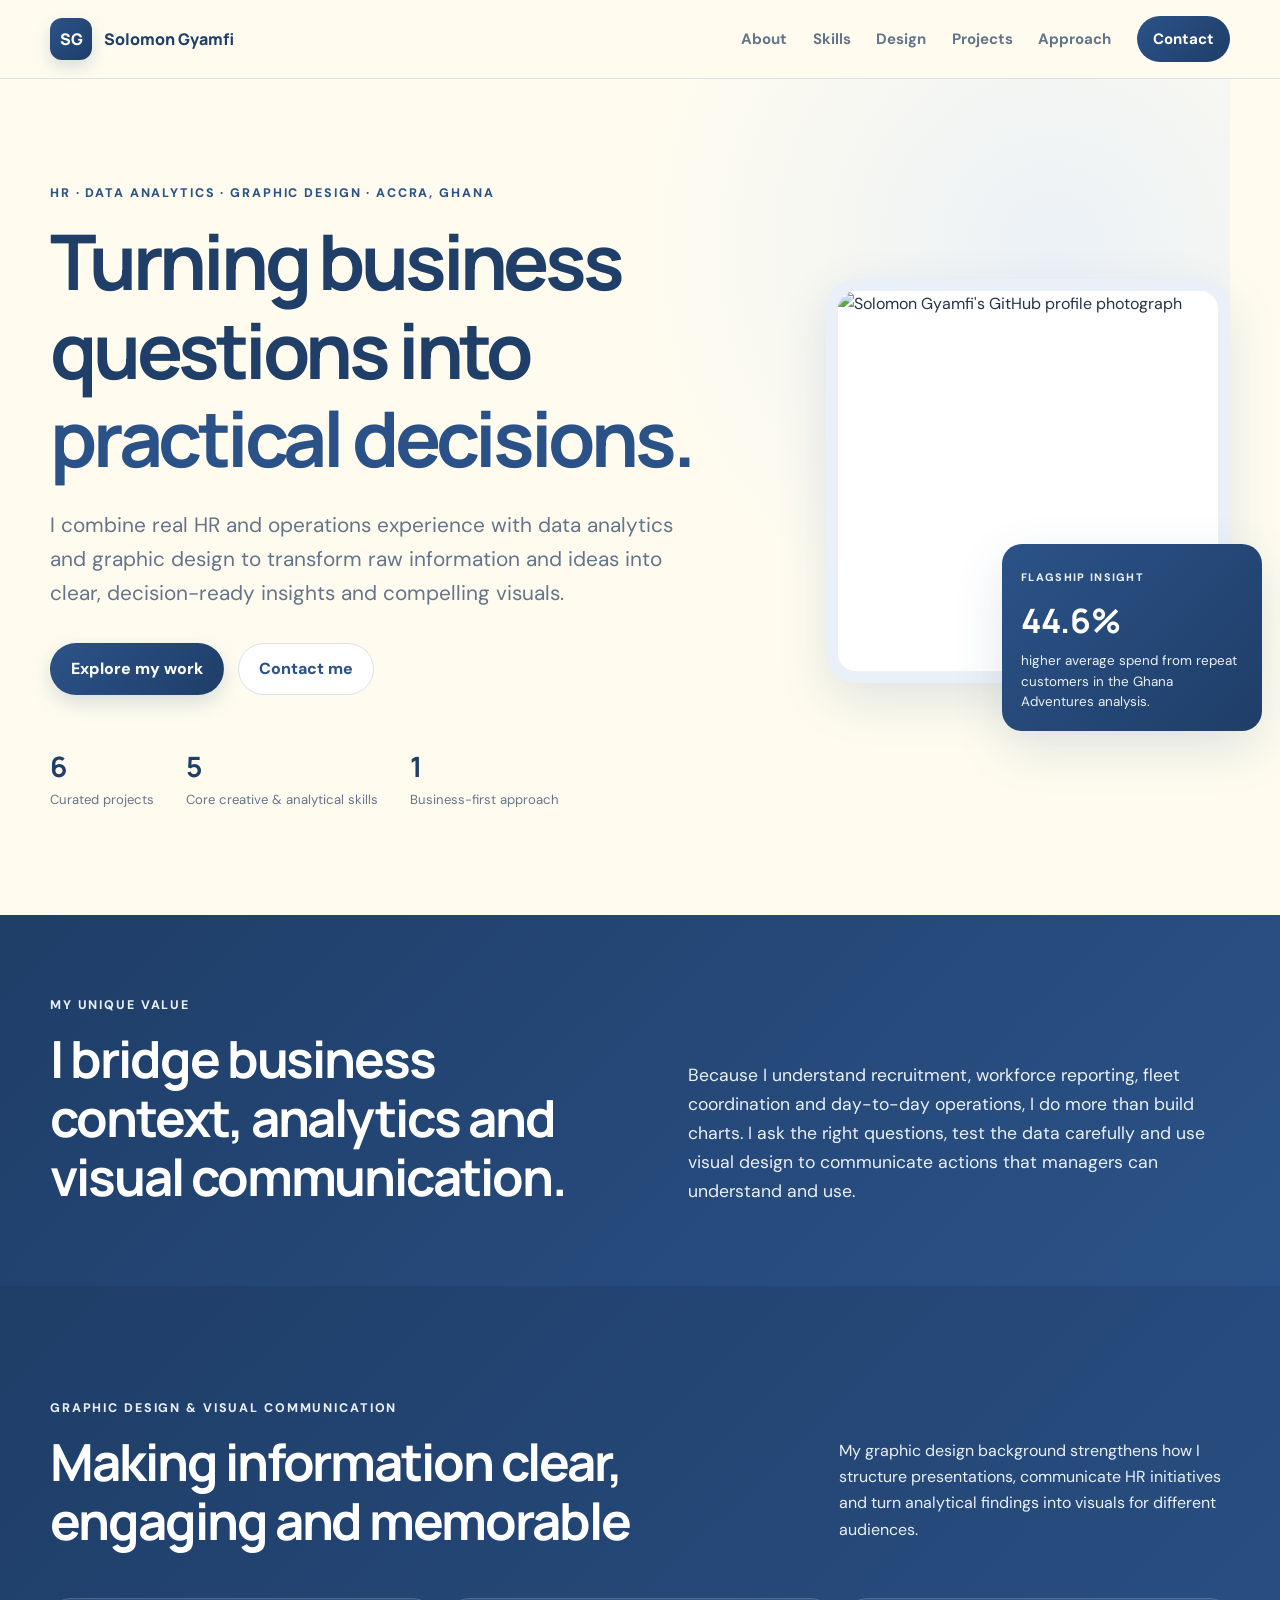
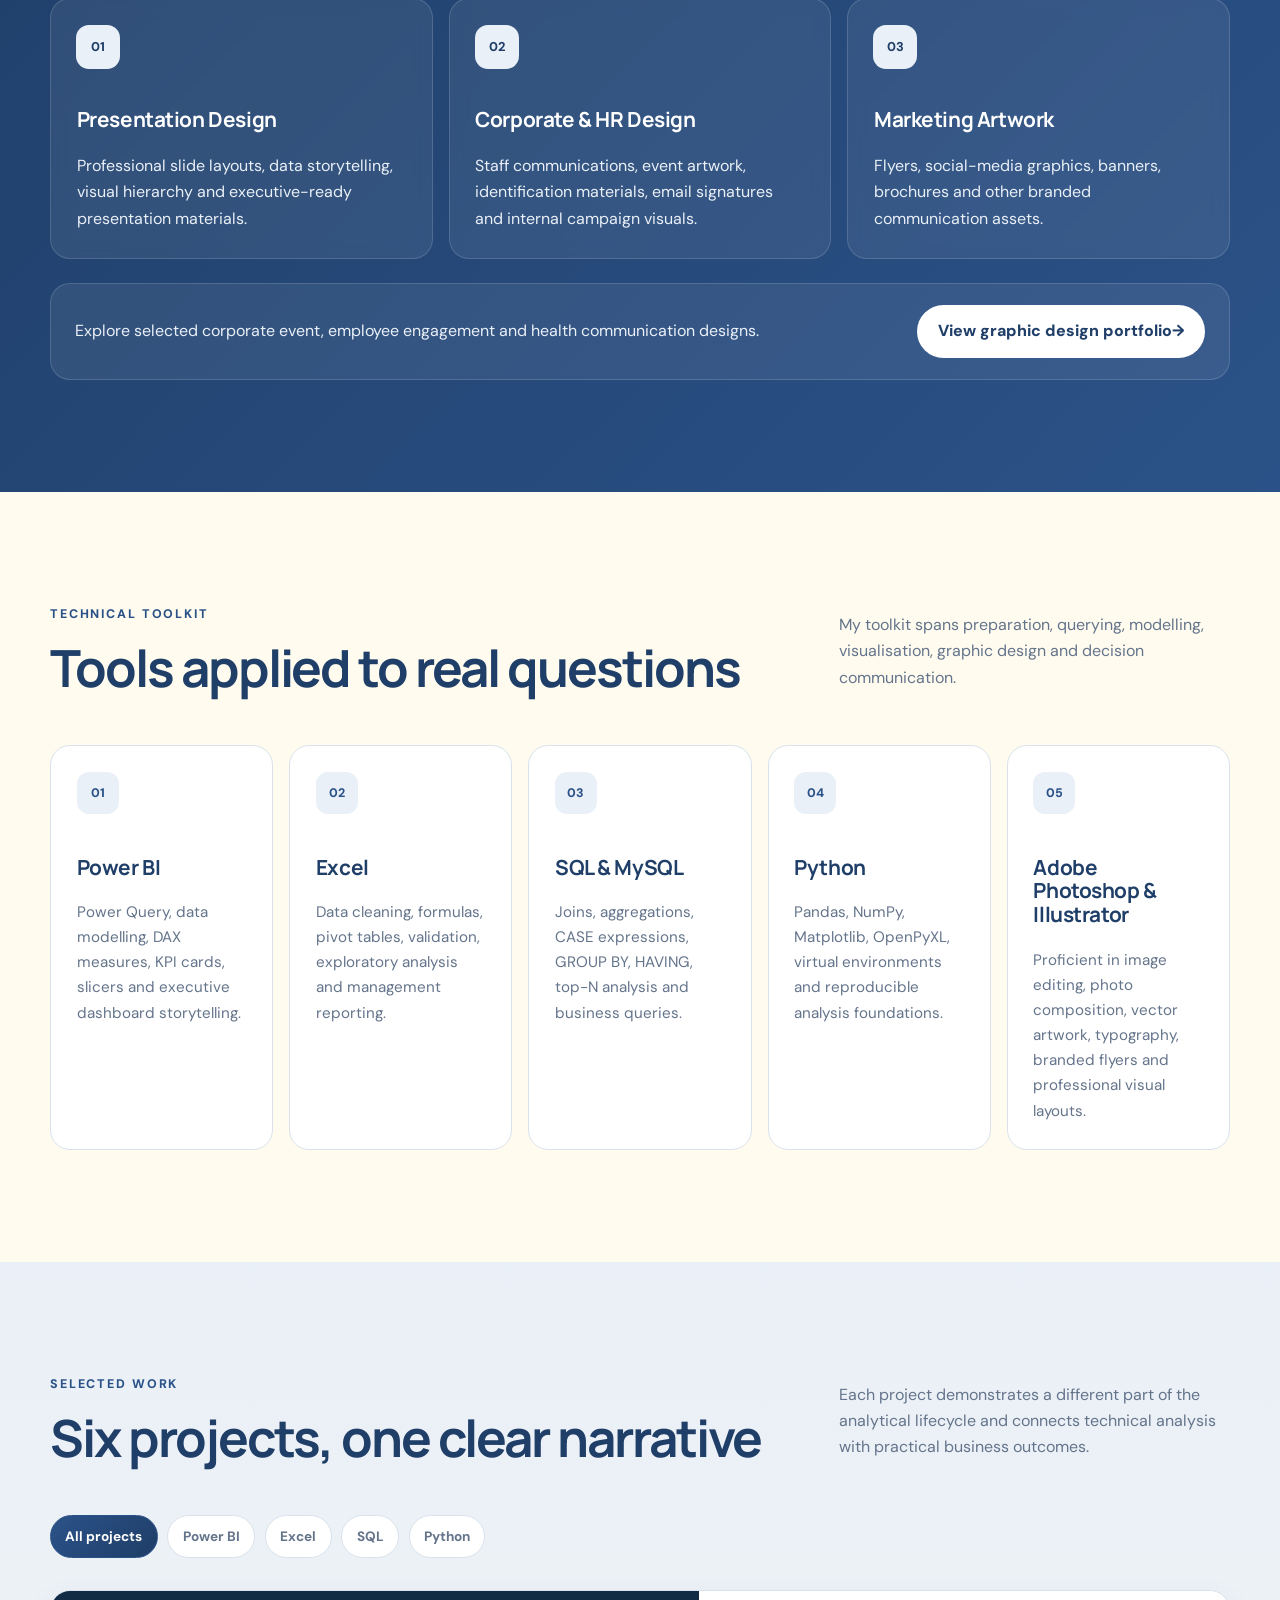
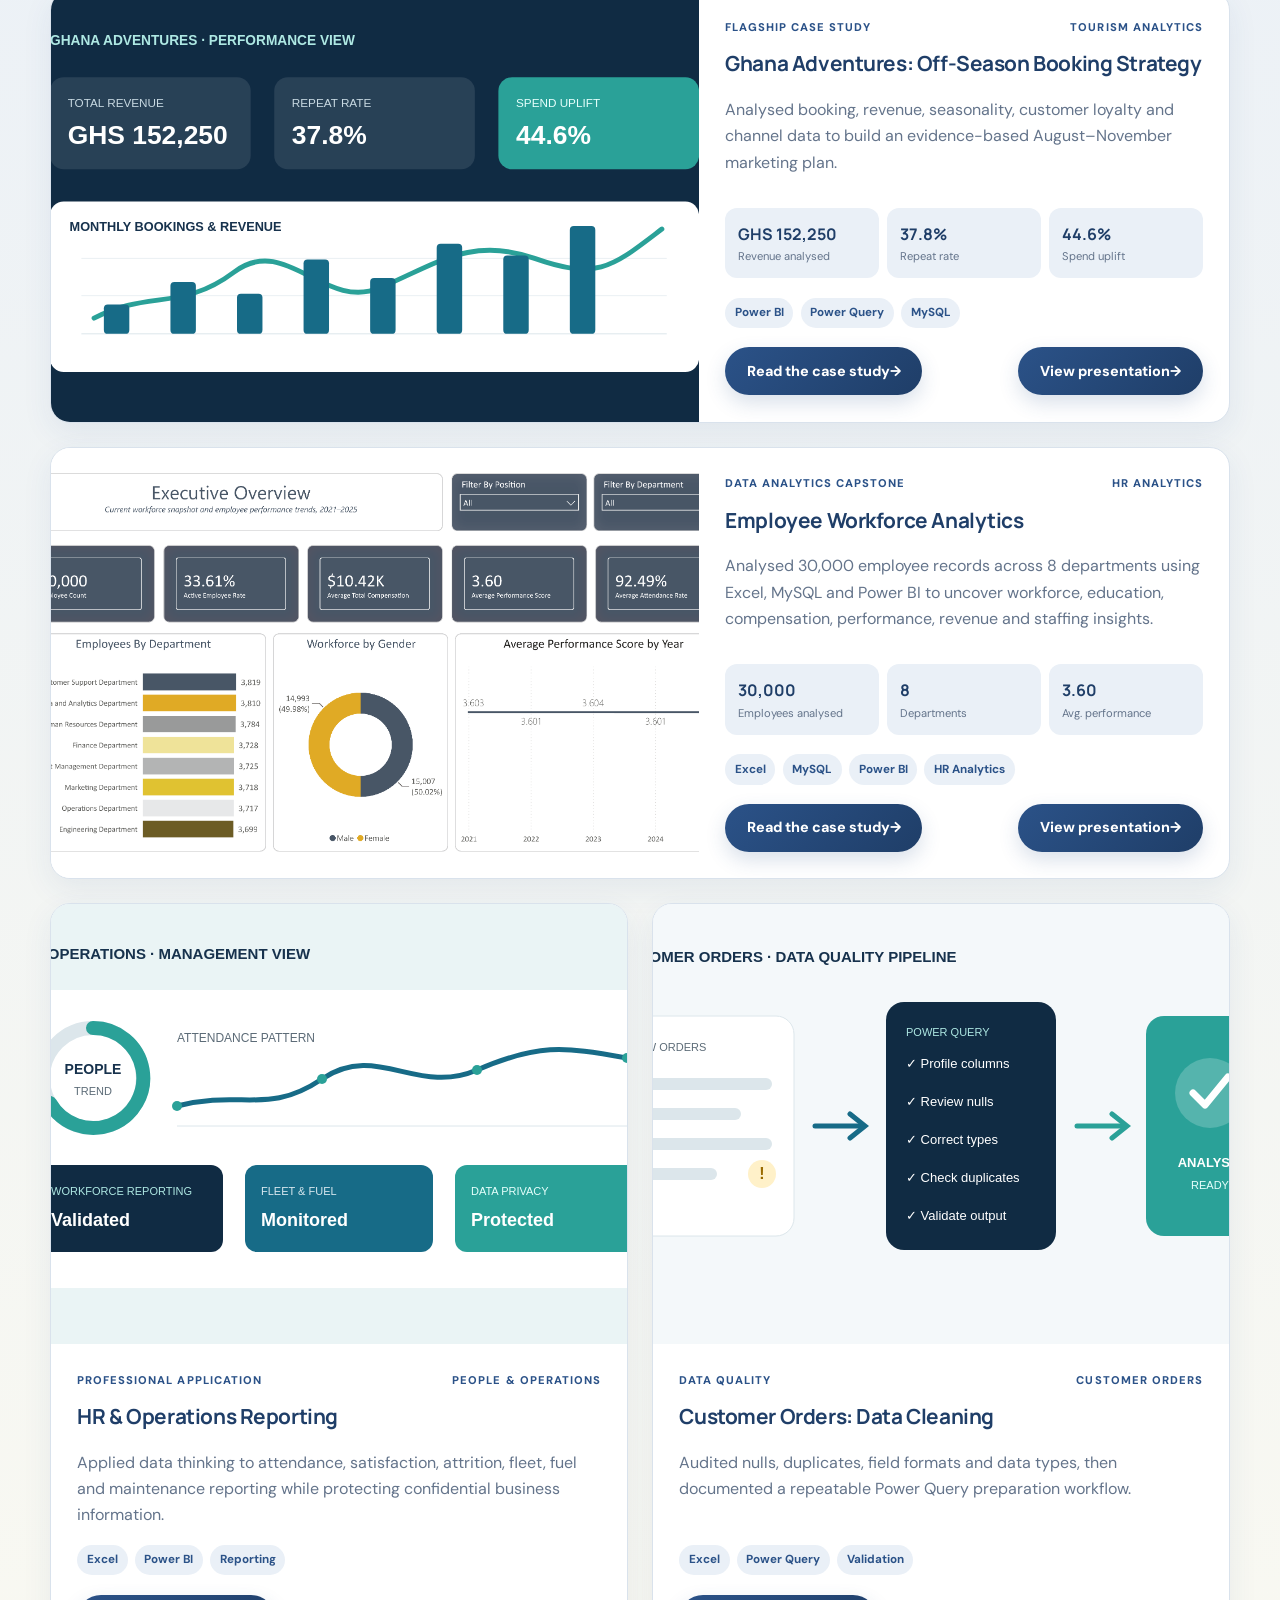
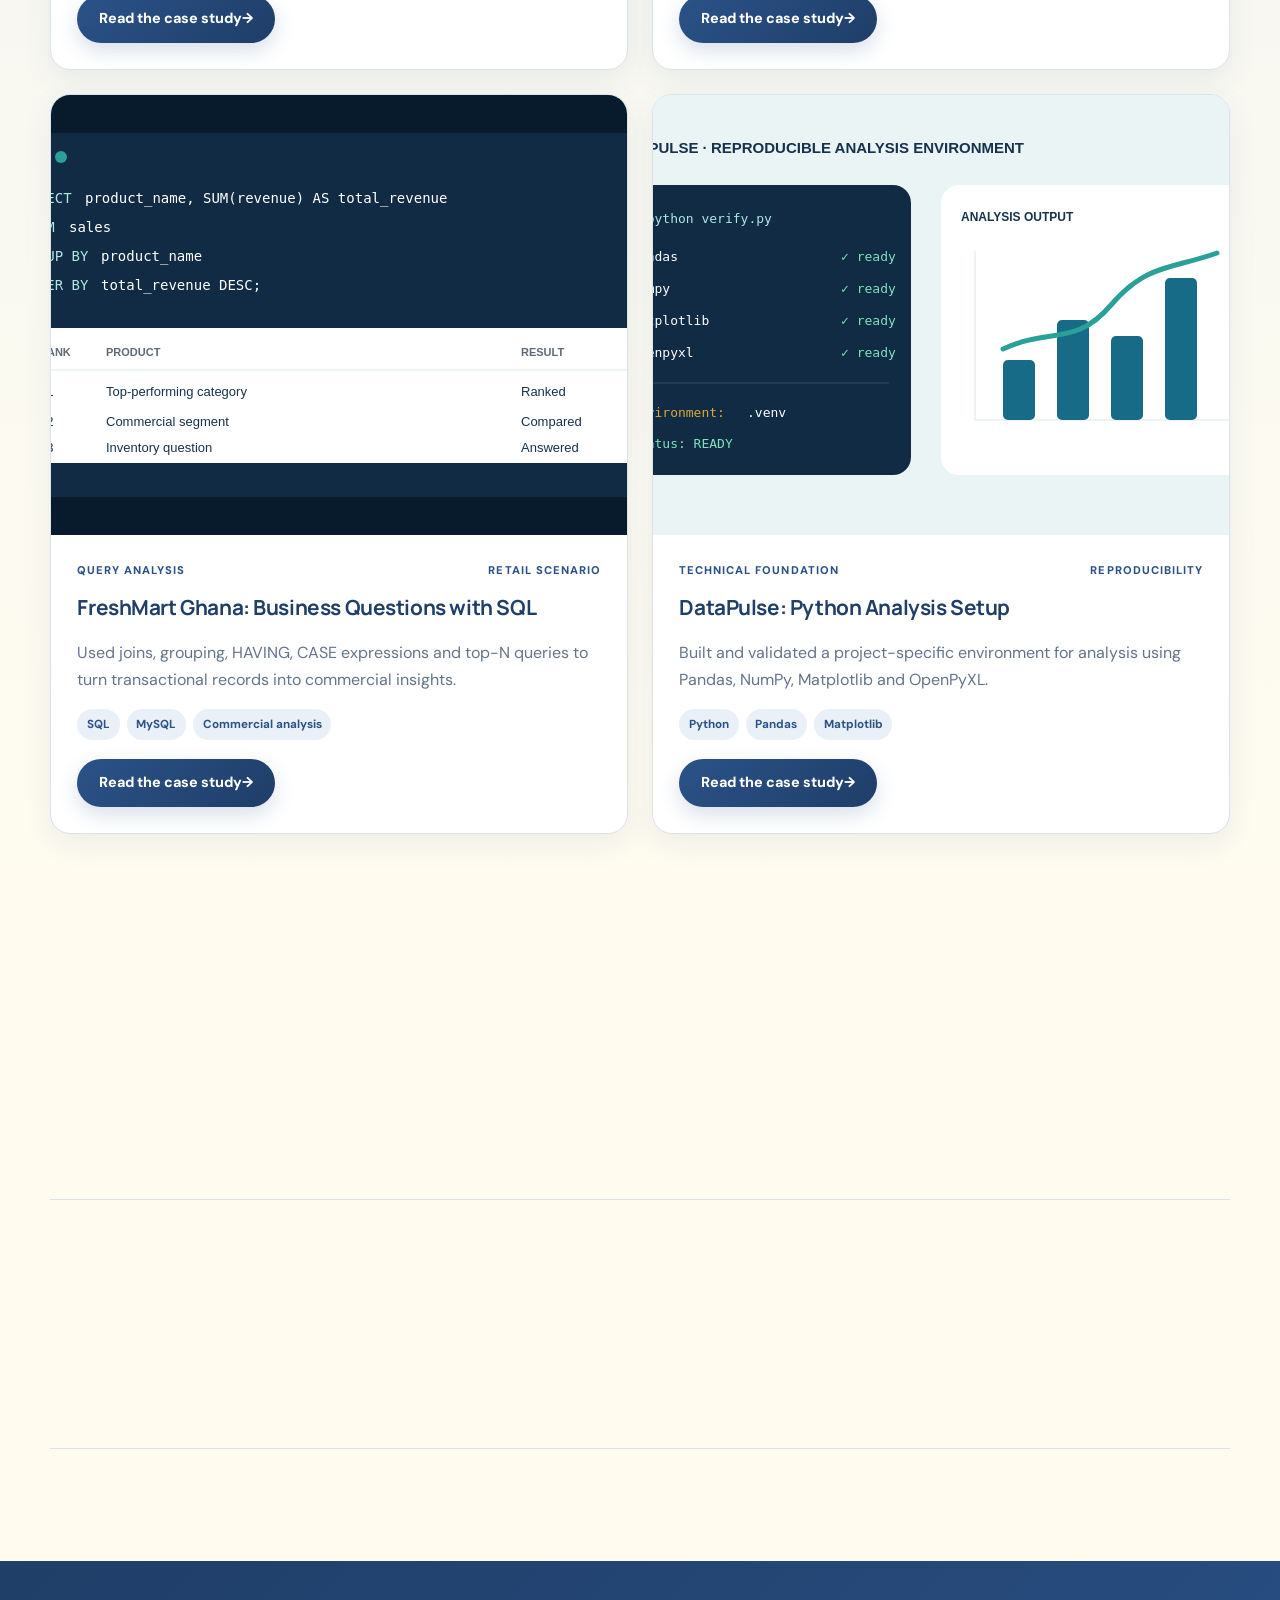
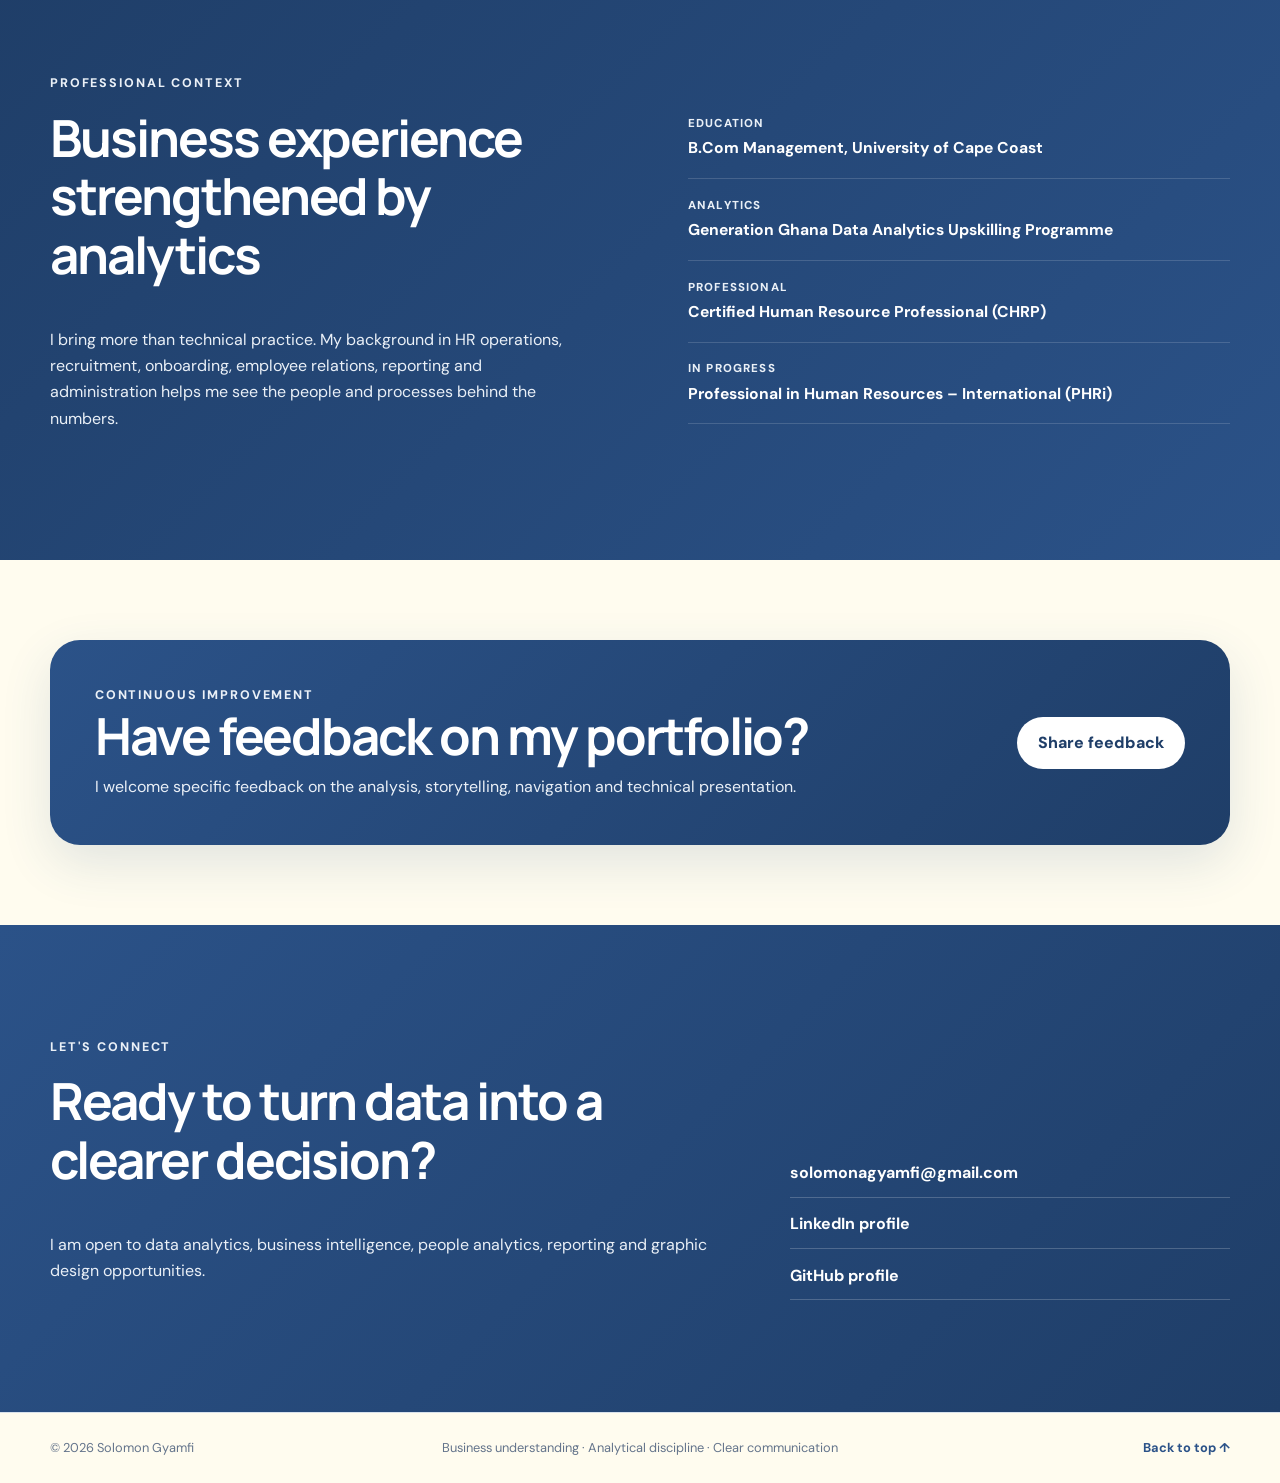
==== commit d8d042bf: "Refactor index.html for clarity and organization Refactored HTML structure for improved readability " ====
--- a/index.html
+++ b/index.html
@@ -2,16 +2,27 @@
 <html lang="en">
 
 <head>
+
   <meta charset="utf-8">
 
-  <meta name="viewport" content="width=device-width, initial-scale=1">
+  <meta
+    name="viewport"
+    content="width=device-width, initial-scale=1"
+  >
 
   <meta
     name="description"
     content="Solomon Gyamfi is an HR, data analytics and graphic design professional in Accra, Ghana, turning business questions and ideas into clear insights and visuals."
   >
 
-  <meta name="theme-color" content="#2B5288">
+  <meta
+    name="theme-color"
+    content="#2B5288"
+  >
+
+  <!-- =========================
+       OPEN GRAPH
+  ========================== -->
 
   <meta
     property="og:title"
@@ -23,7 +34,10 @@
     content="Business-first analytics across customer, HR and operational data."
   >
 
-  <meta property="og:type" content="website">
+  <meta
+    property="og:type"
+    content="website"
+  >
 
   <meta
     property="og:url"
@@ -32,12 +46,18 @@
 
   <meta
     property="og:image"
-    content="https://solomonagyammi-ai.github.io/assets/banner.svg"
+    content="https://solomonagyamfi-ai.github.io/assets/banner.svg"
   >
+
 
   <title>
     Solomon Gyamfi | Data Analytics &amp; Graphic Design
   </title>
+
+
+  <!-- =========================
+       FAVICON
+  ========================== -->
 
   <link
     rel="icon"
@@ -45,7 +65,15 @@
     type="image/svg+xml"
   >
 
-  <link rel="preconnect" href="https://fonts.googleapis.com">
+
+  <!-- =========================
+       GOOGLE FONTS
+  ========================== -->
+
+  <link
+    rel="preconnect"
+    href="https://fonts.googleapis.com"
+  >
 
   <link
     rel="preconnect"
@@ -58,15 +86,68 @@
     rel="stylesheet"
   >
 
-  <link rel="stylesheet" href="styles.css">
-
-  <script src="script.js" defer></script>
+
+  <!-- =========================
+       STYLESHEET
+  ========================== -->
+
+  <link
+    rel="stylesheet"
+    href="styles.css"
+  >
+
+
+  <!-- =========================
+       GOOGLE ANALYTICS 4
+       Measurement ID:
+       G-ZKXYH3FVLN
+  ========================== -->
+
+  <script
+    async
+    src="https://www.googletagmanager.com/gtag/js?id=G-ZKXYH3FVLN"
+  ></script>
+
+  <script>
+
+    window.dataLayer = window.dataLayer || [];
+
+    function gtag() {
+      dataLayer.push(arguments);
+    }
+
+    gtag('js', new Date());
+
+    gtag('config', 'G-ZKXYH3FVLN');
+
+  </script>
+
+
+  <!-- =========================
+       SITE JAVASCRIPT
+  ========================== -->
+
+  <script
+    src="script.js"
+    defer
+  ></script>
+
 </head>
 
 
 <body>
 
-  <a class="skip-link" href="#main-content">
+<a id="page-top"></a>
+
+
+  <!-- =========================
+       SKIP LINK
+  ========================== -->
+
+  <a
+    class="skip-link"
+    href="#main-content"
+  >
     Skip to content
   </a>
 
@@ -75,9 +156,12 @@
        HEADER
   ========================== -->
 
-  <header class="site-header" id="top">
+  <header class="site-header">
 
     <div class="nav-shell">
+
+
+      <!-- BRAND -->
 
       <a
         class="brand"
@@ -99,6 +183,8 @@
       </a>
 
 
+      <!-- MOBILE MENU -->
+
       <button
         class="menu-toggle"
         type="button"
@@ -117,6 +203,8 @@
       </button>
 
 
+      <!-- NAVIGATION -->
+
       <nav
         class="site-nav"
         id="site-nav"
@@ -158,6 +246,10 @@
 
 
 
+  <!-- =========================
+       MAIN
+  ========================== -->
+
   <main id="main-content">
 
 
@@ -178,19 +270,27 @@
 
 
         <h1 id="hero-title">
+
           Turning business questions into
-          <span>practical decisions.</span>
+
+          <span>
+            practical decisions.
+          </span>
+
         </h1>
 
 
         <p class="hero-lead">
+
           I combine real HR and operations experience with data analytics
           and graphic design to transform raw information and ideas into
           clear, decision-ready insights and compelling visuals.
+
         </p>
 
 
         <div class="hero-actions">
+
 
           <a
             class="button button-primary"
@@ -199,6 +299,7 @@
             Explore my work
           </a>
 
+
           <a
             class="button button-secondary"
             href="mailto:solomonagyamfi@gmail.com"
@@ -206,33 +307,62 @@
             Contact me
           </a>
 
+
         </div>
 
 
         <ul class="hero-proof">
 
+
           <li>
-            <strong>6</strong>
-            <span>Curated projects</span>
+
+            <strong>
+              6
+            </strong>
+
+            <span>
+              Curated projects
+            </span>
+
           </li>
 
+
           <li>
-            <strong>5</strong>
-            <span>Core creative &amp; analytical skills</span>
+
+            <strong>
+              5
+            </strong>
+
+            <span>
+              Core creative &amp; analytical skills
+            </span>
+
           </li>
 
+
           <li>
-            <strong>1</strong>
-            <span>Business-first approach</span>
+
+            <strong>
+              1
+            </strong>
+
+            <span>
+              Business-first approach
+            </span>
+
           </li>
 
+
         </ul>
 
       </div>
 
 
 
+      <!-- HERO VISUAL -->
+
       <div class="hero-visual reveal">
+
 
         <div class="portrait-frame">
 
@@ -252,9 +382,11 @@
             Flagship insight
           </span>
 
+
           <strong>
             44.6%
           </strong>
+
 
           <p>
             higher average spend from repeat customers
@@ -270,7 +402,7 @@
 
 
     <!-- =========================
-         ABOUT
+         ABOUT / USP
     ========================== -->
 
     <section
@@ -281,12 +413,14 @@
 
       <div class="section-shell usp-grid reveal">
 
+
         <div>
 
           <p class="eyebrow eyebrow-light">
             My unique value
           </p>
 
+
           <h2 id="usp-title">
             I bridge business context, analytics and visual communication.
           </h2>
@@ -295,11 +429,13 @@
 
 
         <p>
+
           Because I understand recruitment, workforce reporting,
           fleet coordination and day-to-day operations, I do more than
           build charts. I ask the right questions, test the data carefully
           and use visual design to communicate actions that managers can
           understand and use.
+
         </p>
 
       </div>
@@ -320,7 +456,9 @@
 
       <div class="section-shell">
 
+
         <div class="section-heading reveal">
+
 
           <div>
 
@@ -328,6 +466,7 @@
               Graphic design &amp; visual communication
             </p>
 
+
             <h2 id="design-title">
               Making information clear, engaging and memorable
             </h2>
@@ -336,16 +475,21 @@
 
 
           <p>
+
             My graphic design background strengthens how I structure
             presentations, communicate HR initiatives and turn analytical
             findings into visuals for different audiences.
+
           </p>
 
         </div>
 
 
+
         <div class="design-grid">
 
+
+          <!-- DESIGN 01 -->
 
           <article class="design-card reveal">
 
@@ -356,18 +500,24 @@
               01
             </span>
 
+
             <h3>
               Presentation Design
             </h3>
 
+
             <p>
+
               Professional slide layouts, data storytelling,
               visual hierarchy and executive-ready presentation materials.
+
             </p>
 
           </article>
 
 
+
+          <!-- DESIGN 02 -->
 
           <article class="design-card reveal">
 
@@ -378,18 +528,24 @@
               02
             </span>
 
+
             <h3>
               Corporate &amp; HR Design
             </h3>
 
+
             <p>
+
               Staff communications, event artwork, identification materials,
               email signatures and internal campaign visuals.
+
             </p>
 
           </article>
 
 
+
+          <!-- DESIGN 03 -->
 
           <article class="design-card reveal">
 
@@ -400,34 +556,50 @@
               03
             </span>
 
+
             <h3>
               Marketing Artwork
             </h3>
 
+
             <p>
+
               Flyers, social-media graphics, banners, brochures and
               other branded communication assets.
+
             </p>
 
           </article>
 
+
         </div>
 
 
 
+        <!-- DESIGN CTA -->
+
         <div class="design-cta reveal">
 
+
           <p>
+
             Explore selected corporate event, employee engagement
             and health communication designs.
+
           </p>
+
 
           <a
             class="button button-light"
             href="design.html"
           >
+
             View graphic design portfolio
-            <span aria-hidden="true">→</span>
+
+            <span aria-hidden="true">
+              →
+            </span>
+
           </a>
 
         </div>
@@ -448,7 +620,9 @@
       aria-labelledby="skills-title"
     >
 
+
       <div class="section-heading reveal">
+
 
         <div>
 
@@ -456,15 +630,19 @@
             Technical toolkit
           </p>
 
+
           <h2 id="skills-title">
             Tools applied to real questions
           </h2>
 
         </div>
 
+
         <p>
+
           My toolkit spans preparation, querying, modelling,
           visualisation, graphic design and decision communication.
+
         </p>
 
       </div>
@@ -473,6 +651,8 @@
 
       <div class="skills-grid">
 
+
+        <!-- POWER BI -->
 
         <article class="skill-card reveal">
 
@@ -480,18 +660,24 @@
             01
           </span>
 
+
           <h3>
             Power BI
           </h3>
 
+
           <p>
+
             Power Query, data modelling, DAX measures, KPI cards,
             slicers and executive dashboard storytelling.
+
           </p>
 
         </article>
 
 
+
+        <!-- EXCEL -->
 
         <article class="skill-card reveal">
 
@@ -499,18 +685,24 @@
             02
           </span>
 
+
           <h3>
             Excel
           </h3>
 
+
           <p>
+
             Data cleaning, formulas, pivot tables, validation,
             exploratory analysis and management reporting.
+
           </p>
 
         </article>
 
 
+
+        <!-- SQL -->
 
         <article class="skill-card reveal">
 
@@ -518,18 +710,24 @@
             03
           </span>
 
+
           <h3>
             SQL &amp; MySQL
           </h3>
 
+
           <p>
+
             Joins, aggregations, CASE expressions, GROUP BY,
             HAVING, top-N analysis and business queries.
+
           </p>
 
         </article>
 
 
+
+        <!-- PYTHON -->
 
         <article class="skill-card reveal">
 
@@ -537,18 +735,24 @@
             04
           </span>
 
+
           <h3>
             Python
           </h3>
 
+
           <p>
+
             Pandas, NumPy, Matplotlib, OpenPyXL, virtual environments
             and reproducible analysis foundations.
+
           </p>
 
         </article>
 
 
+
+        <!-- ADOBE -->
 
         <article class="skill-card reveal">
 
@@ -556,16 +760,21 @@
             05
           </span>
 
+
           <h3>
             Adobe Photoshop &amp; Illustrator
           </h3>
 
+
           <p>
+
             Proficient in image editing, photo composition, vector artwork,
             typography, branded flyers and professional visual layouts.
+
           </p>
 
         </article>
+
 
       </div>
 
@@ -585,7 +794,9 @@
 
       <div class="section-shell">
 
+
         <div class="section-heading reveal">
+
 
           <div>
 
@@ -593,27 +804,34 @@
               Selected work
             </p>
 
+
             <h2 id="projects-title">
               Six projects, one clear narrative
             </h2>
 
           </div>
 
+
           <p>
+
             Each project demonstrates a different part of the analytical
             lifecycle and connects technical analysis with practical
             business outcomes.
+
           </p>
 
         </div>
 
 
+
+        <!-- PROJECT FILTERS -->
 
         <div
           class="project-filters reveal"
           role="group"
           aria-label="Filter projects by tool"
         >
+
 
           <button
             class="filter-button active"
@@ -623,6 +841,7 @@
             All projects
           </button>
 
+
           <button
             class="filter-button"
             type="button"
@@ -631,6 +850,7 @@
             Power BI
           </button>
 
+
           <button
             class="filter-button"
             type="button"
@@ -639,6 +859,7 @@
             Excel
           </button>
 
+
           <button
             class="filter-button"
             type="button"
@@ -647,6 +868,7 @@
             SQL
           </button>
 
+
           <button
             class="filter-button"
             type="button"
@@ -655,19 +877,25 @@
             Python
           </button>
 
+
         </div>
 
 
 
+        <!-- PROJECT GRID -->
+
         <div class="projects-grid">
 
 
-          <!-- 01 GHANA ADVENTURES -->
+          <!-- =========================
+               01 GHANA ADVENTURES
+          ========================== -->
 
           <article
             class="project-card project-featured reveal"
             data-tools="power-bi sql excel"
           >
+
 
             <img
               src="assets/project-ghana-adventures.svg"
@@ -679,6 +907,7 @@
 
             <div class="project-body">
 
+
               <div class="project-meta">
 
                 <span>
@@ -698,49 +927,90 @@
 
 
               <p>
+
                 Analysed booking, revenue, seasonality, customer loyalty
                 and channel data to build an evidence-based
                 August–November marketing plan.
+
               </p>
 
 
               <ul class="metric-list">
 
+
                 <li>
-                  <strong>GHS 152,250</strong>
-                  <span>Revenue analysed</span>
+
+                  <strong>
+                    GHS 152,250
+                  </strong>
+
+                  <span>
+                    Revenue analysed
+                  </span>
+
                 </li>
 
+
                 <li>
-                  <strong>37.8%</strong>
-                  <span>Repeat rate</span>
+
+                  <strong>
+                    37.8%
+                  </strong>
+
+                  <span>
+                    Repeat rate
+                  </span>
+
                 </li>
 
+
                 <li>
-                  <strong>44.6%</strong>
-                  <span>Spend uplift</span>
+
+                  <strong>
+                    44.6%
+                  </strong>
+
+                  <span>
+                    Spend uplift
+                  </span>
+
                 </li>
 
+
               </ul>
 
 
               <div class="tag-list">
 
-                <span>Power BI</span>
-                <span>Power Query</span>
-                <span>MySQL</span>
+                <span>
+                  Power BI
+                </span>
+
+                <span>
+                  Power Query
+                </span>
+
+                <span>
+                  MySQL
+                </span>
 
               </div>
 
 
               <div class="project-links">
+
 
                 <a
                   class="text-link"
                   href="projects.html#ghana-adventures"
                 >
+
                   Read the case study
-                  <span aria-hidden="true">→</span>
+
+                  <span aria-hidden="true">
+                    →
+                  </span>
+
                 </a>
 
 
@@ -748,10 +1018,16 @@
                   class="text-link"
                   href="presentation.html"
                 >
+
                   View presentation
-                  <span aria-hidden="true">→</span>
+
+                  <span aria-hidden="true">
+                    →
+                  </span>
+
                 </a>
 
+
               </div>
 
             </div>
@@ -760,12 +1036,15 @@
 
 
 
-          <!-- 02 EMPLOYEE WORKFORCE -->
+          <!-- =========================
+               02 EMPLOYEE WORKFORCE
+          ========================== -->
 
           <article
             class="project-card project-featured reveal"
             data-tools="power-bi excel sql"
           >
+
 
             <img
               src="projects/employee-workforce-analytics/screenshots/executive-overview.png"
@@ -777,6 +1056,7 @@
 
             <div class="project-body">
 
+
               <div class="project-meta">
 
                 <span>
@@ -796,51 +1076,95 @@
 
 
               <p>
+
                 Analysed 30,000 employee records across 8 departments
                 using Excel, MySQL and Power BI to uncover workforce,
                 education, compensation, performance, revenue and
                 staffing insights.
+
               </p>
 
 
               <ul class="metric-list">
 
+
                 <li>
-                  <strong>30,000</strong>
-                  <span>Employees analysed</span>
+
+                  <strong>
+                    30,000
+                  </strong>
+
+                  <span>
+                    Employees analysed
+                  </span>
+
                 </li>
 
+
                 <li>
-                  <strong>8</strong>
-                  <span>Departments</span>
+
+                  <strong>
+                    8
+                  </strong>
+
+                  <span>
+                    Departments
+                  </span>
+
                 </li>
 
+
                 <li>
-                  <strong>3.60</strong>
-                  <span>Avg. performance</span>
+
+                  <strong>
+                    3.60
+                  </strong>
+
+                  <span>
+                    Avg. performance
+                  </span>
+
                 </li>
 
+
               </ul>
 
 
               <div class="tag-list">
 
-                <span>Excel</span>
-                <span>MySQL</span>
-                <span>Power BI</span>
-                <span>HR Analytics</span>
+                <span>
+                  Excel
+                </span>
+
+                <span>
+                  MySQL
+                </span>
+
+                <span>
+                  Power BI
+                </span>
+
+                <span>
+                  HR Analytics
+                </span>
 
               </div>
 
 
               <div class="project-links">
+
 
                 <a
                   class="text-link"
                   href="projects.html#employee-workforce-analytics"
                 >
+
                   Read the case study
-                  <span aria-hidden="true">→</span>
+
+                  <span aria-hidden="true">
+                    →
+                  </span>
+
                 </a>
 
 
@@ -848,10 +1172,16 @@
                   class="text-link"
                   href="employee-workforce-presentation.html"
                 >
+
                   View presentation
-                  <span aria-hidden="true">→</span>
+
+                  <span aria-hidden="true">
+                    →
+                  </span>
+
                 </a>
 
+
               </div>
 
             </div>
@@ -860,12 +1190,15 @@
 
 
 
-          <!-- 03 HR OPERATIONS -->
+          <!-- =========================
+               03 HR OPERATIONS
+          ========================== -->
 
           <article
             class="project-card reveal"
             data-tools="power-bi excel"
           >
+
 
             <img
               src="assets/project-hr-operations.svg"
@@ -877,6 +1210,7 @@
 
             <div class="project-body">
 
+
               <div class="project-meta">
 
                 <span>
@@ -896,17 +1230,27 @@
 
 
               <p>
+
                 Applied data thinking to attendance, satisfaction,
                 attrition, fleet, fuel and maintenance reporting while
                 protecting confidential business information.
+
               </p>
 
 
               <div class="tag-list">
 
-                <span>Excel</span>
-                <span>Power BI</span>
-                <span>Reporting</span>
+                <span>
+                  Excel
+                </span>
+
+                <span>
+                  Power BI
+                </span>
+
+                <span>
+                  Reporting
+                </span>
 
               </div>
 
@@ -915,8 +1259,13 @@
                 class="text-link"
                 href="projects.html#hr-operations"
               >
+
                 Read the case study
-                <span aria-hidden="true">→</span>
+
+                <span aria-hidden="true">
+                  →
+                </span>
+
               </a>
 
             </div>
@@ -925,12 +1274,15 @@
 
 
 
-          <!-- 04 CUSTOMER ORDERS -->
+          <!-- =========================
+               04 CUSTOMER ORDERS
+          ========================== -->
 
           <article
             class="project-card reveal"
             data-tools="excel"
           >
+
 
             <img
               src="assets/project-orders-cleaning.svg"
@@ -942,6 +1294,7 @@
 
             <div class="project-body">
 
+
               <div class="project-meta">
 
                 <span>
@@ -961,16 +1314,26 @@
 
 
               <p>
+
                 Audited nulls, duplicates, field formats and data types,
                 then documented a repeatable Power Query preparation workflow.
+
               </p>
 
 
               <div class="tag-list">
 
-                <span>Excel</span>
-                <span>Power Query</span>
-                <span>Validation</span>
+                <span>
+                  Excel
+                </span>
+
+                <span>
+                  Power Query
+                </span>
+
+                <span>
+                  Validation
+                </span>
 
               </div>
 
@@ -979,8 +1342,13 @@
                 class="text-link"
                 href="projects.html#customer-orders"
               >
+
                 Read the case study
-                <span aria-hidden="true">→</span>
+
+                <span aria-hidden="true">
+                  →
+                </span>
+
               </a>
 
             </div>
@@ -989,12 +1357,15 @@
 
 
 
-          <!-- 05 FRESHMART -->
+          <!-- =========================
+               05 FRESHMART
+          ========================== -->
 
           <article
             class="project-card reveal"
             data-tools="sql"
           >
+
 
             <img
               src="assets/project-freshmart-sql.svg"
@@ -1006,6 +1377,7 @@
 
             <div class="project-body">
 
+
               <div class="project-meta">
 
                 <span>
@@ -1025,17 +1397,27 @@
 
 
               <p>
+
                 Used joins, grouping, HAVING, CASE expressions and
                 top-N queries to turn transactional records into
                 commercial insights.
+
               </p>
 
 
               <div class="tag-list">
 
-                <span>SQL</span>
-                <span>MySQL</span>
-                <span>Commercial analysis</span>
+                <span>
+                  SQL
+                </span>
+
+                <span>
+                  MySQL
+                </span>
+
+                <span>
+                  Commercial analysis
+                </span>
 
               </div>
 
@@ -1044,8 +1426,13 @@
                 class="text-link"
                 href="projects.html#freshmart-sql"
               >
+
                 Read the case study
-                <span aria-hidden="true">→</span>
+
+                <span aria-hidden="true">
+                  →
+                </span>
+
               </a>
 
             </div>
@@ -1054,12 +1441,15 @@
 
 
 
-          <!-- 06 DATAPULSE -->
+          <!-- =========================
+               06 DATAPULSE
+          ========================== -->
 
           <article
             class="project-card reveal"
             data-tools="python"
           >
+
 
             <img
               src="assets/project-datapulse-python.svg"
@@ -1071,6 +1461,7 @@
 
             <div class="project-body">
 
+
               <div class="project-meta">
 
                 <span>
@@ -1090,16 +1481,26 @@
 
 
               <p>
+
                 Built and validated a project-specific environment for
                 analysis using Pandas, NumPy, Matplotlib and OpenPyXL.
+
               </p>
 
 
               <div class="tag-list">
 
-                <span>Python</span>
-                <span>Pandas</span>
-                <span>Matplotlib</span>
+                <span>
+                  Python
+                </span>
+
+                <span>
+                  Pandas
+                </span>
+
+                <span>
+                  Matplotlib
+                </span>
 
               </div>
 
@@ -1108,8 +1509,13 @@
                 class="text-link"
                 href="projects.html#datapulse-python"
               >
+
                 Read the case study
-                <span aria-hidden="true">→</span>
+
+                <span aria-hidden="true">
+                  →
+                </span>
+
               </a>
 
             </div>
@@ -1135,7 +1541,9 @@
       aria-labelledby="approach-title"
     >
 
+
       <div class="section-heading reveal">
+
 
         <div>
 
@@ -1143,25 +1551,34 @@
             My approach
           </p>
 
+
           <h2 id="approach-title">
             From question to action
           </h2>
 
         </div>
 
+
         <p>
+
           A consistent workflow keeps the work traceable,
           accurate and useful to non-technical stakeholders.
+
         </p>
 
       </div>
 
 
+
       <ol class="process-list">
 
+
         <li class="reveal">
 
-          <span>01</span>
+          <span>
+            01
+          </span>
+
 
           <div>
 
@@ -1169,9 +1586,12 @@
               Frame
             </h3>
 
+
             <p>
+
               Define the decision, audience, constraints
               and success measures.
+
             </p>
 
           </div>
@@ -1179,9 +1599,13 @@
         </li>
 
 
+
         <li class="reveal">
 
-          <span>02</span>
+          <span>
+            02
+          </span>
+
 
           <div>
 
@@ -1189,9 +1613,12 @@
               Prepare
             </h3>
 
+
             <p>
+
               Audit structure, clean values, document assumptions
               and validate types.
+
             </p>
 
           </div>
@@ -1199,9 +1626,13 @@
         </li>
 
 
+
         <li class="reveal">
 
-          <span>03</span>
+          <span>
+            03
+          </span>
+
 
           <div>
 
@@ -1209,9 +1640,12 @@
               Analyse
             </h3>
 
+
             <p>
+
               Compare patterns, segments and performance
               against the business question.
+
             </p>
 
           </div>
@@ -1219,9 +1653,13 @@
         </li>
 
 
+
         <li class="reveal">
 
-          <span>04</span>
+          <span>
+            04
+          </span>
+
 
           <div>
 
@@ -1229,14 +1667,18 @@
               Communicate
             </h3>
 
+
             <p>
+
               Build a focused visual story and recommend actions,
               risks and next checks.
+
             </p>
 
           </div>
 
         </li>
+
 
       </ol>
 
@@ -1255,58 +1697,94 @@
 
       <div class="section-shell credentials-grid">
 
+
         <div class="reveal">
+
 
           <p class="eyebrow eyebrow-light">
             Professional context
           </p>
 
+
           <h2 id="credentials-title">
             Business experience strengthened by analytics
           </h2>
 
+
           <p>
+
             I bring more than technical practice. My background in HR
             operations, recruitment, onboarding, employee relations,
             reporting and administration helps me see the people and
             processes behind the numbers.
+
           </p>
 
         </div>
 
 
+
         <ul class="credential-list reveal">
 
+
           <li>
-            <span>Education</span>
+
+            <span>
+              Education
+            </span>
+
+
             <strong>
               B.Com Management, University of Cape Coast
             </strong>
+
           </li>
 
 
+
           <li>
-            <span>Analytics</span>
+
+            <span>
+              Analytics
+            </span>
+
+
             <strong>
               Generation Ghana Data Analytics Upskilling Programme
             </strong>
+
           </li>
 
 
+
           <li>
-            <span>Professional</span>
+
+            <span>
+              Professional
+            </span>
+
+
             <strong>
               Certified Human Resource Professional (CHRP)
             </strong>
+
           </li>
 
 
+
           <li>
-            <span>In progress</span>
+
+            <span>
+              In progress
+            </span>
+
+
             <strong>
               Professional in Human Resources – International (PHRi)
             </strong>
+
           </li>
+
 
         </ul>
 
@@ -1325,32 +1803,43 @@
       aria-labelledby="feedback-title"
     >
 
+
       <div class="feedback-card reveal">
 
+
         <div>
+
 
           <p class="eyebrow eyebrow-light">
             Continuous improvement
           </p>
 
+
           <h2 id="feedback-title">
             Have feedback on my portfolio?
           </h2>
 
+
           <p>
+
             I welcome specific feedback on the analysis,
             storytelling, navigation and technical presentation.
+
           </p>
 
         </div>
+
 
 
         <a
           class="button button-light"
           href="mailto:solomonagyamfi@gmail.com?subject=Portfolio%20feedback"
         >
+
           Share feedback
+
         </a>
+
 
       </div>
 
@@ -1370,29 +1859,40 @@
 
       <div class="section-shell contact-grid reveal">
 
+
         <div>
+
 
           <p class="eyebrow eyebrow-light">
             Let's connect
           </p>
 
+
           <h2 id="contact-title">
             Ready to turn data into a clearer decision?
           </h2>
 
+
           <p>
+
             I am open to data analytics, business intelligence,
             people analytics, reporting and graphic design opportunities.
+
           </p>
 
         </div>
 
 
+
         <div class="contact-links">
 
-          <a href="mailto:solomonagyamfi@gmail.com">
+
+          <a
+            href="mailto:solomonagyamfi@gmail.com"
+          >
             solomonagyamfi@gmail.com
           </a>
+
 
           <a
             href="https://www.linkedin.com/in/solomon-gyamfi-aa02b91a8"
@@ -1402,6 +1902,7 @@
             LinkedIn profile
           </a>
 
+
           <a
             href="https://github.com/solomonagyamfi-ai"
             target="_blank"
@@ -1410,11 +1911,13 @@
             GitHub profile
           </a>
 
+
         </div>
 
       </div>
 
     </section>
+
 
   </main>
 
@@ -1426,28 +1929,44 @@
 
   <footer class="site-footer">
 
+
     <div class="section-shell footer-grid">
 
+
       <p>
+
         ©
-        <span id="current-year">2026</span>
+        <span id="current-year">
+          2026
+        </span>
         Solomon Gyamfi
+
       </p>
 
 
       <p>
+
         Business understanding · Analytical discipline · Clear communication
+
       </p>
 
 
-    <a href="#top" class="back-to-top" aria-label="Back to top">
-  Back to top ↑
-</a>
+      <a
+        href="#page-top"
+        class="back-to-top"
+        aria-label="Back to top"
+      >
+
+        Back to top ↑
+
+      </a>
+
 
     </div>
 
   </footer>
 
+
 </body>
 
 </html>
--- a/styles.css
+++ b/styles.css
@@ -9,6 +9,24 @@
   --muted: #64748B;
   --border: #D9E2EC;
 
+  --gradient-blue: linear-gradient(
+    135deg,
+    #2B5288 0%,
+    #1F3E68 100%
+  );
+
+  --gradient-soft: linear-gradient(
+    135deg,
+    #FFFCEF 0%,
+    #EAF0F7 100%
+  );
+
+  --gradient-section: linear-gradient(
+    135deg,
+    #1F3E68 0%,
+    #2B5288 100%
+  );
+
   --shadow: 0 18px 50px rgba(43, 82, 136, 0.14);
   --shadow-soft: 0 10px 30px rgba(43, 82, 136, 0.08);
 
@@ -30,6 +48,7 @@
 
 html {
   scroll-behavior: smooth;
+  scroll-padding-top: 90px;
 }
 
 body {
@@ -181,7 +200,7 @@
   display: grid;
   place-items: center;
   color: var(--white);
-  background: var(--blue);
+  background: var(--gradient-blue);
   border-radius: 12px;
   box-shadow: 0 7px 16px rgba(43, 82, 136, 0.18);
 }
@@ -207,7 +226,7 @@
 .site-nav .nav-cta {
   padding: 0.68rem 1rem;
   color: var(--white);
-  background: var(--blue);
+  background: var(--gradient-blue);
   border-radius: 999px;
 }
 
@@ -245,6 +264,14 @@
   align-items: center;
   gap: clamp(3rem, 7vw, 7rem);
   padding-block: 6.5rem;
+
+  background:
+    radial-gradient(
+      circle at 85% 20%,
+      rgba(234, 240, 247, 0.9),
+      transparent 35%
+    ),
+    var(--cream);
 }
 
 .hero h1 {
@@ -281,14 +308,18 @@
   justify-content: center;
   min-height: 48px;
   padding: 0.75rem 1.25rem;
+
   border: 1px solid transparent;
   border-radius: 999px;
+
   font-weight: 800;
   text-decoration: none;
+
   transition:
     transform 0.2s ease,
     background 0.2s ease,
-    border 0.2s ease;
+    border 0.2s ease,
+    box-shadow 0.2s ease;
 }
 
 .button:hover {
@@ -297,11 +328,18 @@
 
 .button-primary {
   color: var(--white);
-  background: var(--blue);
+  background: var(--gradient-blue);
+  box-shadow: 0 8px 20px rgba(43, 82, 136, 0.18);
 }
 
 .button-primary:hover {
-  background: var(--blue-dark);
+  color: var(--white);
+  background: linear-gradient(
+    135deg,
+    var(--blue-dark),
+    var(--blue)
+  );
+  box-shadow: 0 12px 28px rgba(43, 82, 136, 0.25);
 }
 
 .button-secondary {
@@ -313,6 +351,7 @@
 .button-secondary:hover {
   border-color: var(--blue);
   color: var(--blue-dark);
+  box-shadow: var(--shadow-soft);
 }
 
 .button-light {
@@ -387,7 +426,7 @@
   width: min(260px, 72%);
   padding: 1.2rem;
   color: var(--white);
-  background: var(--blue);
+  background: var(--gradient-blue);
   border-radius: var(--radius-md);
   box-shadow: var(--shadow);
 }
@@ -423,7 +462,7 @@
 .usp-band {
   padding-block: 5rem;
   color: var(--white);
-  background: var(--blue);
+  background: var(--gradient-section);
 }
 
 .usp-grid {
@@ -473,7 +512,7 @@
 
 .design-section {
   color: var(--white);
-  background: var(--blue-dark);
+  background: var(--gradient-section);
 }
 
 .design-section .eyebrow {
@@ -502,6 +541,7 @@
   border: 1px solid rgba(255, 255, 255, 0.15);
   border-radius: var(--radius-md);
   background: rgba(255, 255, 255, 0.07);
+  backdrop-filter: blur(8px);
 }
 
 .design-card h3 {
@@ -544,7 +584,7 @@
 
 .design-portfolio {
   padding-block: 4rem 6rem;
-  background: var(--blue-dark);
+  background: var(--gradient-section);
 }
 
 .design-portfolio-intro {
@@ -560,7 +600,13 @@
 
 .presentation-page {
   padding-block: 3rem 5rem;
-  background: var(--cream);
+  background:
+    radial-gradient(
+      circle at 80% 10%,
+      rgba(234, 240, 247, 0.9),
+      transparent 35%
+    ),
+    var(--cream);
 }
 
 .presentation-actions {
@@ -595,7 +641,6 @@
 
 /* =========================================================
    DESIGN GALLERY
-   FIXED VERSION
 ========================================================= */
 
 .design-gallery {
@@ -605,20 +650,12 @@
   align-items: start;
 }
 
-
-/* =========================
-   DESIGN CARD
-========================= */
-
 .design-piece {
   display: flex;
   flex-direction: column;
-
   width: 100%;
   min-width: 0;
-
   overflow: hidden;
-
   margin: 0;
 
   border: 1px solid rgba(43, 82, 136, 0.12);
@@ -636,20 +673,12 @@
 
 .design-piece:hover {
   transform: translateY(-5px);
-
   border-color: rgba(43, 82, 136, 0.25);
-
   box-shadow: var(--shadow);
 }
-
-
-/* =========================
-   DESIGN IMAGE CONTAINER
-========================= */
 
 .design-piece a {
   display: flex;
-
   align-items: center;
   justify-content: center;
 
@@ -665,11 +694,6 @@
   text-decoration: none;
 }
 
-
-/* =========================
-   DESIGN IMAGE
-========================= */
-
 .design-piece img {
   display: block;
 
@@ -688,35 +712,22 @@
 .design-piece a:hover img {
   transform: scale(1.025);
 }
-
-
-/* =========================
-   DESIGN CAPTION
-========================= */
 
 .design-piece figcaption {
   display: flex;
   flex-direction: column;
-
   justify-content: center;
-
   gap: 0.35rem;
 
   min-height: 92px;
 
   padding: 1rem 1.15rem 1.2rem;
 
-  background: var(--blue-dark);
-}
-
-
-/* =========================
-   DESIGN TITLE
-========================= */
+  background: var(--gradient-section);
+}
 
 .design-piece strong {
   display: block;
-
   margin: 0;
 
   color: var(--white);
@@ -724,47 +735,20 @@
   font-family: "Manrope", sans-serif;
 
   font-size: 0.98rem;
-
   font-weight: 800;
-
   line-height: 1.35;
 }
-
-
-/* =========================
-   DESIGN CATEGORY
-========================= */
 
 .design-piece span {
   display: block;
-
   margin: 0;
 
   color: var(--blue-light);
 
   font-size: 0.76rem;
-
   font-weight: 500;
-
   line-height: 1.45;
-
   text-align: left;
-}
-
-
-/* =========================
-   DESIGN PORTFOLIO
-========================= */
-
-.design-portfolio {
-  padding-block: 4rem 6rem;
-  background: var(--blue-dark);
-}
-
-.design-portfolio-intro {
-  max-width: 720px;
-  margin-bottom: 2rem;
-  color: var(--blue-light);
 }
 
 
@@ -784,6 +768,7 @@
   border: 1px solid var(--border);
   border-radius: var(--radius-md);
   background: var(--white);
+
   transition:
     transform 0.25s ease,
     box-shadow 0.25s ease,
@@ -802,9 +787,12 @@
   height: 42px;
   place-items: center;
   margin-bottom: 2.6rem;
+
   color: var(--blue);
   background: var(--blue-light);
+
   border-radius: 12px;
+
   font-size: 0.78rem;
   font-weight: 800;
 }
@@ -821,7 +809,12 @@
 ========================= */
 
 .projects-section {
-  background: var(--blue-light);
+  background:
+    linear-gradient(
+      180deg,
+      var(--blue-light) 0%,
+      var(--cream) 100%
+    );
 }
 
 .project-filters {
@@ -833,21 +826,36 @@
 
 .filter-button {
   padding: 0.58rem 0.9rem;
+
   color: var(--muted);
+
   border: 1px solid var(--border);
   border-radius: 999px;
+
   background: var(--white);
+
   font-size: 0.85rem;
   font-weight: 700;
+
   cursor: pointer;
+
+  transition:
+    color 0.2s ease,
+    background 0.2s ease,
+    border 0.2s ease;
 }
 
 .filter-button:hover,
 .filter-button.active {
   color: var(--white);
   border-color: var(--blue);
-  background: var(--blue);
-}
+  background: var(--gradient-blue);
+}
+
+
+/* =========================
+   PROJECT GRID
+========================= */
 
 .projects-grid {
   display: grid;
@@ -857,19 +865,28 @@
 
 .project-card {
   overflow: hidden;
+
   display: flex;
   flex-direction: column;
+
   border: 1px solid var(--border);
   border-radius: var(--radius-md);
+
   background: var(--white);
+
   box-shadow: var(--shadow-soft);
+
   transition:
     transform 0.25s ease,
-    box-shadow 0.25s ease;
+    box-shadow 0.25s ease,
+    border-color 0.25s ease;
 }
 
 .project-card:hover {
   transform: translateY(-5px);
+
+  border-color: rgba(43, 82, 136, 0.25);
+
   box-shadow: var(--shadow);
 }
 
@@ -877,16 +894,27 @@
   display: none;
 }
 
+
+/* =========================
+   FEATURED PROJECT
+========================= */
+
 .project-featured {
   grid-column: 1 / -1;
-  display: grid;
-  grid-template-columns: minmax(0, 1.1fr) minmax(360px, 0.9fr);
+
+  display: grid;
+
+  grid-template-columns:
+    minmax(0, 1.1fr)
+    minmax(360px, 0.9fr);
 }
 
 .project-card > img {
   width: 100%;
   aspect-ratio: 760 / 440;
+
   object-fit: cover;
+
   background: var(--blue-light);
 }
 
@@ -894,11 +922,17 @@
   height: 100%;
   object-fit: cover;
 }
+
+
+/* =========================
+   PROJECT BODY
+========================= */
 
 .project-body {
   display: flex;
   flex: 1;
   flex-direction: column;
+
   padding: 1.65rem;
 }
 
@@ -910,28 +944,44 @@
   display: flex;
   flex-wrap: wrap;
   justify-content: space-between;
+
   gap: 0.6rem;
+
   margin-bottom: 1rem;
+
   color: var(--blue);
+
   font-size: 0.7rem;
   font-weight: 800;
+
   letter-spacing: 0.09em;
   text-transform: uppercase;
 }
 
+
+/* =========================
+   PROJECT METRICS
+========================= */
+
 .metric-list {
   display: grid;
   grid-template-columns: repeat(3, 1fr);
+
   gap: 0.5rem;
+
   padding: 0;
   margin: 1rem 0 1.2rem;
+
   list-style: none;
 }
 
 .metric-list li {
   display: grid;
+
   padding: 0.8rem;
+
   background: var(--blue-light);
+
   border-radius: 12px;
 }
 
@@ -945,42 +995,176 @@
   font-size: 0.7rem;
 }
 
+
+/* =========================
+   PROJECT TAGS
+========================= */
+
 .tag-list {
   display: flex;
   flex-wrap: wrap;
+
   gap: 0.45rem;
+
   margin-top: auto;
   margin-bottom: 1.2rem;
 }
 
 .tag-list span {
   padding: 0.35rem 0.6rem;
+
   color: var(--blue);
+
   background: var(--blue-light);
+
   border-radius: 999px;
+
   font-size: 0.73rem;
   font-weight: 700;
 }
 
-.text-link {
-  width: fit-content;
-  color: var(--blue);
-  font-weight: 800;
-  text-decoration: none;
-}
-
-.text-link:hover {
-  color: var(--blue-dark);
-}
+
+/* =========================================================
+   PROJECT ACTION BUTTONS
+   ALL PROJECT LINKS NOW USE SAME STYLE
+========================================================= */
 
 .project-links {
   display: flex;
   flex-wrap: wrap;
+
   justify-content: space-between;
+
   gap: 0.8rem;
 }
 
 
+/*
+   This applies the gradient button style to:
+
+   1. Ghana Adventures "Read the case study"
+   2. Ghana Adventures "View presentation"
+   3. Employee Workforce "Read the case study"
+   4. HR Operations "Read the case study"
+   5. Customer Orders "Read the case study"
+   6. FreshMart "Read the case study"
+   7. DataPulse "Read the case study"
+
+   No HTML changes required.
+*/
+
+.project-links .text-link,
+.project-body > .text-link,
+.project-links .button,
+.project-links a.button,
+.project-body .button,
+.project-body a.button {
+
+  display: inline-flex;
+
+  align-items: center;
+  justify-content: center;
+
+  min-height: 48px;
+
+  width: fit-content;
+
+  padding: 0.75rem 1.35rem;
+
+  color: var(--white);
+
+  background: var(--gradient-blue);
+
+  border: 0;
+
+  border-radius: 999px;
+
+  font-family: "DM Sans", sans-serif;
+
+  font-size: 0.9rem;
+
+  font-weight: 800;
+
+  line-height: 1.2;
+
+  text-decoration: none;
+
+  box-shadow:
+    0 8px 20px rgba(43, 82, 136, 0.18);
+
+  transition:
+    transform 0.25s ease,
+    box-shadow 0.25s ease,
+    background 0.25s ease;
+}
+
+
+/* =========================
+   PROJECT BUTTON HOVER
+========================= */
+
+.project-links .text-link:hover,
+.project-body > .text-link:hover,
+.project-links .button:hover,
+.project-links a.button:hover,
+.project-body .button:hover,
+.project-body a.button:hover {
+
+  color: var(--white);
+
+  background:
+    linear-gradient(
+      135deg,
+      var(--blue-dark) 0%,
+      var(--blue) 100%
+    );
+
+  transform: translateY(-3px);
+
+  box-shadow:
+    0 12px 28px rgba(43, 82, 136, 0.25);
+}
+
+
+/* =========================
+   PROJECT BUTTON FOCUS
+========================= */
+
+.project-links .text-link:focus-visible,
+.project-body > .text-link:focus-visible,
+.project-links .button:focus-visible,
+.project-links a.button:focus-visible,
+.project-body .button:focus-visible,
+.project-body a.button:focus-visible {
+
+  outline: 3px solid rgba(43, 82, 136, 0.25);
+
+  outline-offset: 3px;
+}
+
+
+/* =========================
+   NORMAL TEXT LINKS
+========================= */
+
+.text-link {
+  width: fit-content;
+
+  color: var(--blue);
+
+  font-weight: 800;
+
+  text-decoration: none;
+}
+
+
+/*
+   IMPORTANT:
+   Project case-study links override the
+   normal text-link appearance above.
+*/
+
+
 /* =========================
    PROCESS
 ========================= */
@@ -988,15 +1172,20 @@
 .process-list {
   display: grid;
   grid-template-columns: repeat(4, 1fr);
+
   padding: 0;
   margin: 0;
+
   border-block: 1px solid var(--border);
+
   list-style: none;
 }
 
 .process-list li {
   min-height: 230px;
+
   padding: 1.8rem 1.2rem;
+
   border-right: 1px solid var(--border);
 }
 
@@ -1006,15 +1195,20 @@
 
 .process-list > li > span {
   display: inline-block;
+
   margin-bottom: 3rem;
+
   color: var(--blue);
+
   font-size: 0.75rem;
   font-weight: 800;
 }
 
 .process-list p {
   margin-bottom: 0;
+
   color: var(--muted);
+
   font-size: 0.92rem;
 }
 
@@ -1025,13 +1219,16 @@
 
 .credentials-section {
   color: var(--white);
-  background: var(--blue-dark);
+  background: var(--gradient-section);
 }
 
 .credentials-grid {
   display: grid;
+
   grid-template-columns: 1fr 1fr;
+
   gap: 6rem;
+
   align-items: center;
 }
 
@@ -1051,21 +1248,29 @@
 
 .credential-list li {
   display: grid;
+
   gap: 0.15rem;
+
   padding: 1.05rem 0;
-  border-bottom: 1px solid rgba(255, 255, 255, 0.15);
+
+  border-bottom:
+    1px solid rgba(255, 255, 255, 0.15);
 }
 
 .credential-list span {
   color: var(--blue-light);
+
   font-size: 0.72rem;
   font-weight: 800;
+
   letter-spacing: 0.1em;
+
   text-transform: uppercase;
 }
 
 .credential-list strong {
   color: var(--white);
+
   font-size: 0.98rem;
 }
 
@@ -1080,13 +1285,21 @@
 
 .feedback-card {
   display: flex;
+
   align-items: center;
+
   justify-content: space-between;
+
   gap: 3rem;
+
   padding: 2.8rem;
-  color: var(--white);
-  background: var(--blue);
+
+  color: var(--white);
+
+  background: var(--gradient-blue);
+
   border-radius: var(--radius-lg);
+
   box-shadow: var(--shadow);
 }
 
@@ -1107,14 +1320,24 @@
 
 .contact-section {
   padding-block: 7rem;
-  color: var(--white);
-  background: var(--blue);
+
+  color: var(--white);
+
+  background:
+    linear-gradient(
+      135deg,
+      #2B5288 0%,
+      #1F3E68 100%
+    );
 }
 
 .contact-grid {
   display: grid;
+
   grid-template-columns: 1.2fr 0.8fr;
+
   gap: 5rem;
+
   align-items: end;
 }
 
@@ -1134,9 +1357,14 @@
 
 .contact-links a {
   padding-bottom: 0.65rem;
-  color: var(--white);
-  border-bottom: 1px solid rgba(255, 255, 255, 0.2);
+
+  color: var(--white);
+
+  border-bottom:
+    1px solid rgba(255, 255, 255, 0.2);
+
   font-weight: 700;
+
   text-decoration: none;
 }
 
@@ -1151,16 +1379,23 @@
 
 .site-footer {
   padding-block: 1.5rem;
+
   color: var(--muted);
+
   border-top: 1px solid var(--border);
+
   background: var(--cream);
+
   font-size: 0.8rem;
 }
 
 .footer-grid {
   display: grid;
+
   grid-template-columns: 1fr auto 1fr;
+
   gap: 1rem;
+
   align-items: center;
 }
 
@@ -1170,8 +1405,11 @@
 
 .footer-grid a {
   justify-self: end;
+
   color: var(--blue);
+
   font-weight: 700;
+
   text-decoration: none;
 }
 
@@ -1182,55 +1420,80 @@
 
 .case-hero {
   padding-block: 6.5rem;
-  color: var(--white);
-  background: var(--blue-dark);
+
+  color: var(--white);
+
+  background: var(--gradient-section);
 }
 
 .error-page {
   min-height: 100vh;
-  display: grid;
+
+  display: grid;
+
   place-items: center;
 }
 
 .case-hero h1 {
   max-width: 980px;
+
   margin-bottom: 1.4rem;
-  color: var(--white);
+
+  color: var(--white);
+
   font-size: clamp(2.6rem, 6vw, 5rem);
 }
 
 .case-hero p:last-child {
   max-width: 760px;
+
   color: var(--blue-light);
+
   font-size: 1.08rem;
 }
 
 .case-jump {
   position: sticky;
+
   top: 78px;
+
   z-index: 20;
+
   display: flex;
+
   gap: 0.55rem;
+
   padding-block: 1rem;
+
   overflow-x: auto;
-  background: rgba(255, 252, 239, 0.96);
+
+  background:
+    rgba(255, 252, 239, 0.96);
+
   backdrop-filter: blur(15px);
 }
 
 .case-jump a {
   flex: 0 0 auto;
+
   padding: 0.45rem 0.75rem;
+
   color: var(--muted);
+
   border: 1px solid var(--border);
+
   border-radius: 999px;
+
   font-size: 0.78rem;
+
   font-weight: 700;
+
   text-decoration: none;
 }
 
 .case-jump a:hover {
   color: var(--white);
-  background: var(--blue);
+  background: var(--gradient-blue);
 }
 
 .case-list {
@@ -1239,10 +1502,17 @@
 
 .case-study {
   scroll-margin-top: 155px;
-  display: grid;
-  grid-template-columns: minmax(280px, 0.78fr) minmax(0, 1.22fr);
+
+  display: grid;
+
+  grid-template-columns:
+    minmax(280px, 0.78fr)
+    minmax(0, 1.22fr);
+
   gap: 3rem;
+
   padding-block: 4.5rem;
+
   border-bottom: 1px solid var(--border);
 }
 
@@ -1252,10 +1522,15 @@
 
 .case-image {
   align-self: start;
+
   position: sticky;
+
   top: 160px;
+
   overflow: hidden;
+
   border-radius: var(--radius-md);
+
   box-shadow: var(--shadow);
 }
 
@@ -1265,66 +1540,91 @@
 
 .case-summary {
   color: var(--muted);
+
   font-size: 1.07rem;
 }
 
 .case-columns {
   display: grid;
+
   grid-template-columns: 1fr 1fr;
+
   gap: 1.4rem;
+
   margin-block: 2rem;
 }
 
 .case-columns section {
   padding: 1.2rem;
+
   background: var(--blue-light);
+
   border-radius: var(--radius-sm);
 }
 
 .case-columns h3 {
   margin-bottom: 0.5rem;
+
   font-size: 1rem;
 }
 
 .case-columns p {
   margin: 0;
+
   color: var(--muted);
+
   font-size: 0.9rem;
 }
 
 .case-metrics {
   display: grid;
+
   grid-template-columns: repeat(3, 1fr);
+
   gap: 0.7rem;
+
   padding: 0;
+
   margin: 0 0 1.4rem;
+
   list-style: none;
 }
 
 .case-metrics li {
   display: grid;
+
   padding: 0.9rem;
+
   border: 1px solid var(--border);
+
   border-radius: 12px;
 }
 
 .case-metrics strong {
   color: var(--blue);
+
   font-family: "Manrope", sans-serif;
 }
 
 .case-metrics span {
   color: var(--muted);
+
   font-size: 0.72rem;
 }
 
 .ethics-note {
   margin-bottom: 1.4rem;
+
   padding: 1rem;
+
   color: var(--blue-dark);
+
   border-left: 4px solid var(--blue);
+
   background: var(--cream);
+
   border-radius: 0 10px 10px 0;
+
   font-size: 0.9rem;
 }
 
@@ -1335,7 +1635,9 @@
 
 .case-detail {
   margin-top: 2.5rem;
+
   padding-top: 2.2rem;
+
   border-top: 1px solid var(--border);
 }
 
@@ -1345,9 +1647,13 @@
 
 .case-detail h4 {
   margin-top: 0;
+
   margin-bottom: 0.45rem;
+
   color: var(--blue-dark);
+
   font-family: "Manrope", sans-serif;
+
   font-size: 1rem;
 }
 
@@ -1358,6 +1664,7 @@
 .case-detail ul,
 .case-detail ol {
   padding-left: 1.2rem;
+
   color: var(--muted);
 }
 
@@ -1367,10 +1674,15 @@
 
 .case-detail-image {
   width: 100%;
+
   margin-top: 1.4rem;
+
   border: 1px solid var(--border);
+
   border-radius: var(--radius-md);
+
   background: var(--blue-light);
+
   box-shadow: var(--shadow-soft);
 }
 
@@ -1384,12 +1696,48 @@
 
 
 /* =========================
+   BACK TO TOP
+========================= */
+
+.back-to-top {
+  display: inline-flex;
+
+  align-items: center;
+
+  gap: 0.35rem;
+
+  color: var(--blue);
+
+  font-weight: 700;
+
+  text-decoration: none;
+
+  cursor: pointer;
+
+  transition:
+    color 0.2s ease,
+    transform 0.2s ease;
+}
+
+.back-to-top:hover,
+.back-to-top:focus-visible {
+  color: var(--blue-dark);
+
+  transform: translateY(-2px);
+
+  text-decoration: underline;
+}
+
+
+/* =========================
    ANIMATION
 ========================= */
 
 .reveal {
   opacity: 0;
+
   transform: translateY(22px);
+
   transition:
     opacity 0.65s ease,
     transform 0.65s ease;
@@ -1397,6 +1745,7 @@
 
 .reveal.visible {
   opacity: 1;
+
   transform: none;
 }
 
@@ -1408,7 +1757,9 @@
 
   .reveal {
     opacity: 1;
+
     transform: none;
+
     transition: none;
   }
 
@@ -1416,6 +1767,7 @@
   .skill-card,
   .project-card,
   .design-piece {
+
     transition: none;
   }
 }
@@ -1429,6 +1781,7 @@
 
   .hero {
     grid-template-columns: 1fr;
+
     min-height: auto;
   }
 
@@ -1438,6 +1791,7 @@
 
   .hero-visual {
     max-width: 560px;
+
     padding-left: 0;
   }
 
@@ -1445,6 +1799,7 @@
   .credentials-grid,
   .contact-grid {
     grid-template-columns: 1fr;
+
     gap: 2.5rem;
   }
 
@@ -1482,6 +1837,7 @@
 
   .case-image {
     position: static;
+
     max-width: 680px;
   }
 
@@ -1511,15 +1867,21 @@
   }
 
   .site-nav:not(.static-nav) {
+
     position: absolute;
+
     top: 78px;
+
     left: 0;
+
     right: 0;
 
     display: none;
 
     align-items: stretch;
+
     flex-direction: column;
+
     gap: 0;
 
     padding: 0.7rem 1rem 1.2rem;
@@ -1555,6 +1917,7 @@
 
   .section-heading {
     grid-template-columns: 1fr;
+
     gap: 1rem;
   }
 
@@ -1568,10 +1931,9 @@
     grid-template-columns: 1fr;
   }
 
-  /* DESIGN PORTFOLIO MOBILE */
-
   .design-gallery {
     grid-template-columns: 1fr;
+
     gap: 1.25rem;
   }
 
@@ -1581,12 +1943,15 @@
 
   .design-piece a {
     width: 100%;
+
     height: 390px;
+
     padding: 0.9rem;
   }
 
   .design-piece figcaption {
     min-height: auto;
+
     padding: 1rem 1.1rem 1.15rem;
   }
 
@@ -1604,6 +1969,7 @@
 
   .project-featured {
     grid-column: auto;
+
     display: flex;
   }
 
@@ -1618,7 +1984,9 @@
 
   .process-list li {
     min-height: auto;
+
     border-right: 0;
+
     border-bottom: 1px solid var(--border);
   }
 
@@ -1636,12 +2004,15 @@
 
   .feedback-card {
     align-items: flex-start;
+
     flex-direction: column;
+
     padding: 2rem;
   }
 
   .footer-grid {
     grid-template-columns: 1fr;
+
     text-align: center;
   }
 
@@ -1656,6 +2027,31 @@
   .case-jump {
     top: 78px;
   }
+
+
+  /* =========================
+     PROJECT BUTTONS MOBILE
+  ========================= */
+
+  .project-links {
+    align-items: stretch;
+
+    flex-direction: column;
+  }
+
+  .project-links .text-link,
+  .project-links .button,
+  .project-links a.button,
+  .project-body > .text-link,
+  .project-body .button,
+  .project-body a.button {
+
+    width: 100%;
+
+    min-height: 48px;
+
+    justify-content: center;
+  }
 }
 
 
@@ -1683,7 +2079,9 @@
 
   .insight-card {
     position: relative;
+
     right: auto;
+
     bottom: auto;
 
     width: 90%;
@@ -1709,4 +2107,13 @@
     padding: 1.5rem;
   }
 
-}
+  .project-links .text-link,
+  .project-links .button,
+  .project-links a.button,
+  .project-body > .text-link,
+  .project-body .button,
+  .project-body a.button {
+
+    width: 100%;
+  }
+}
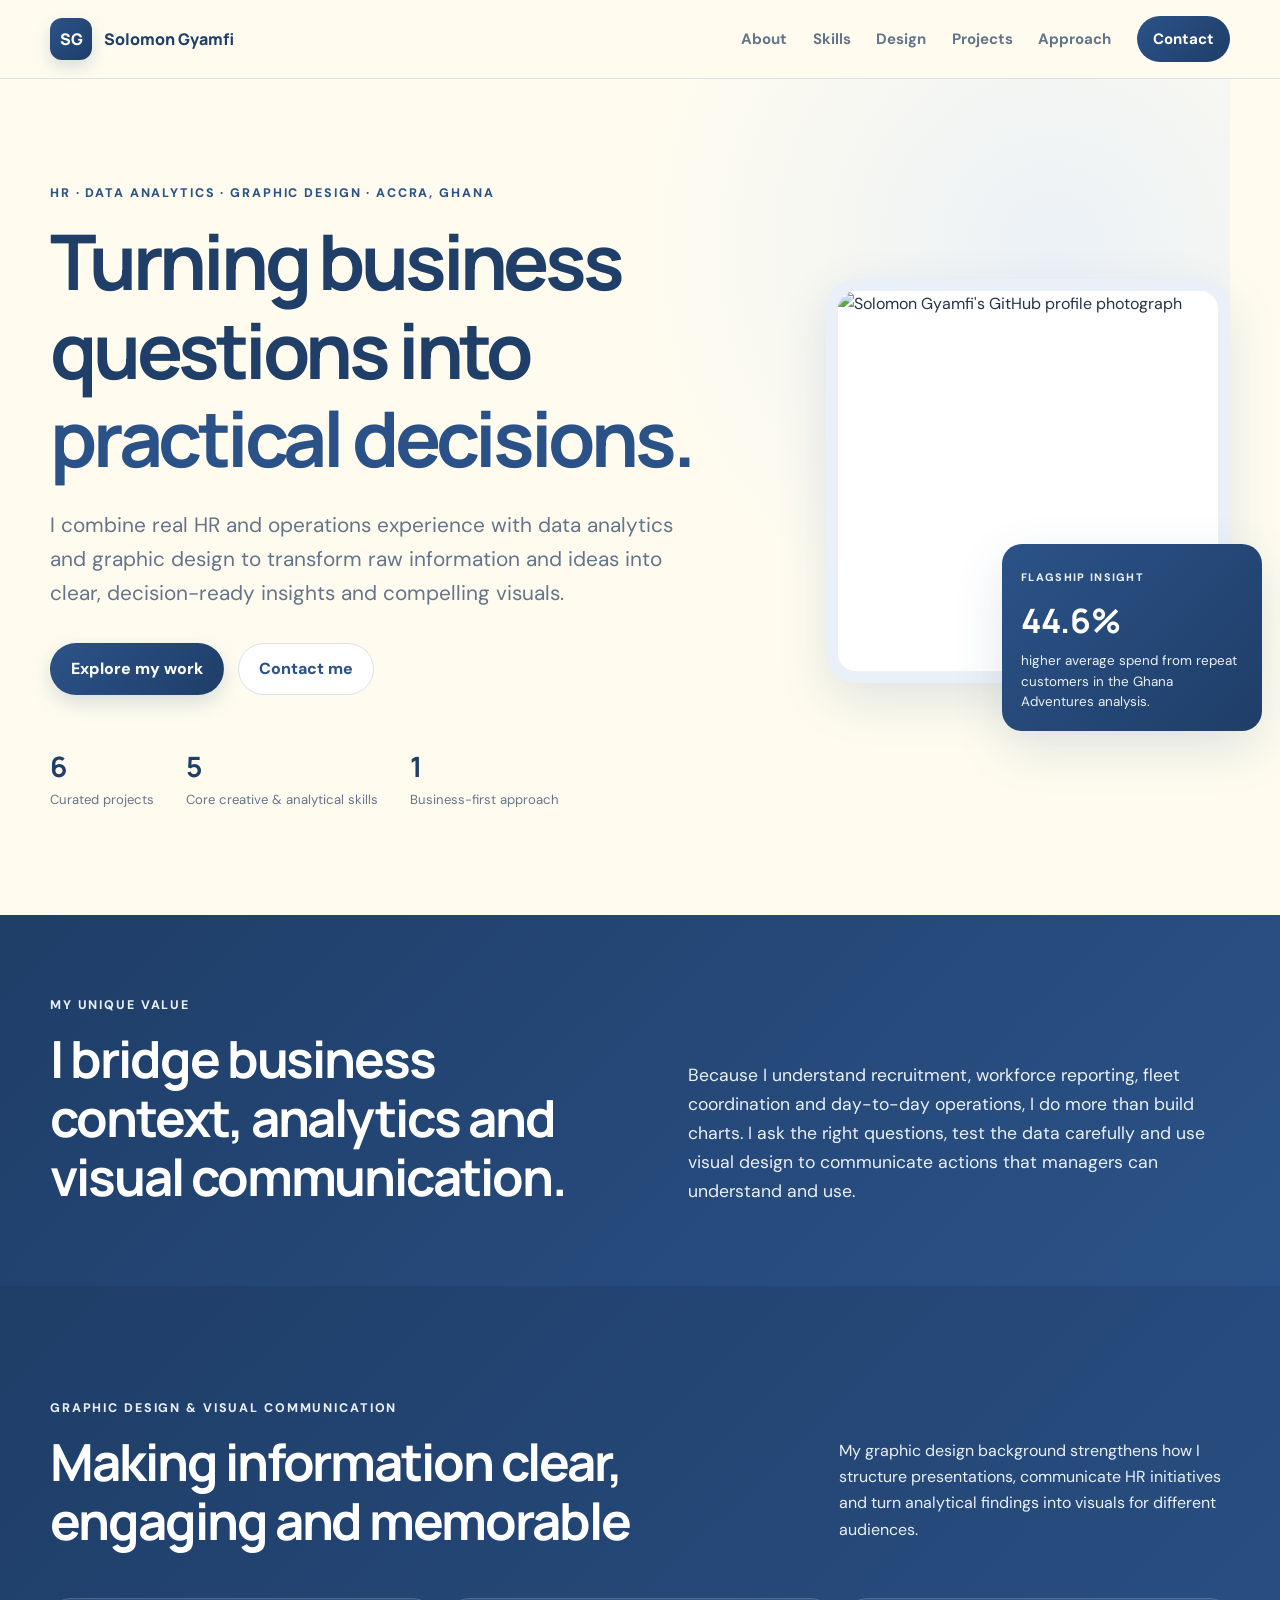
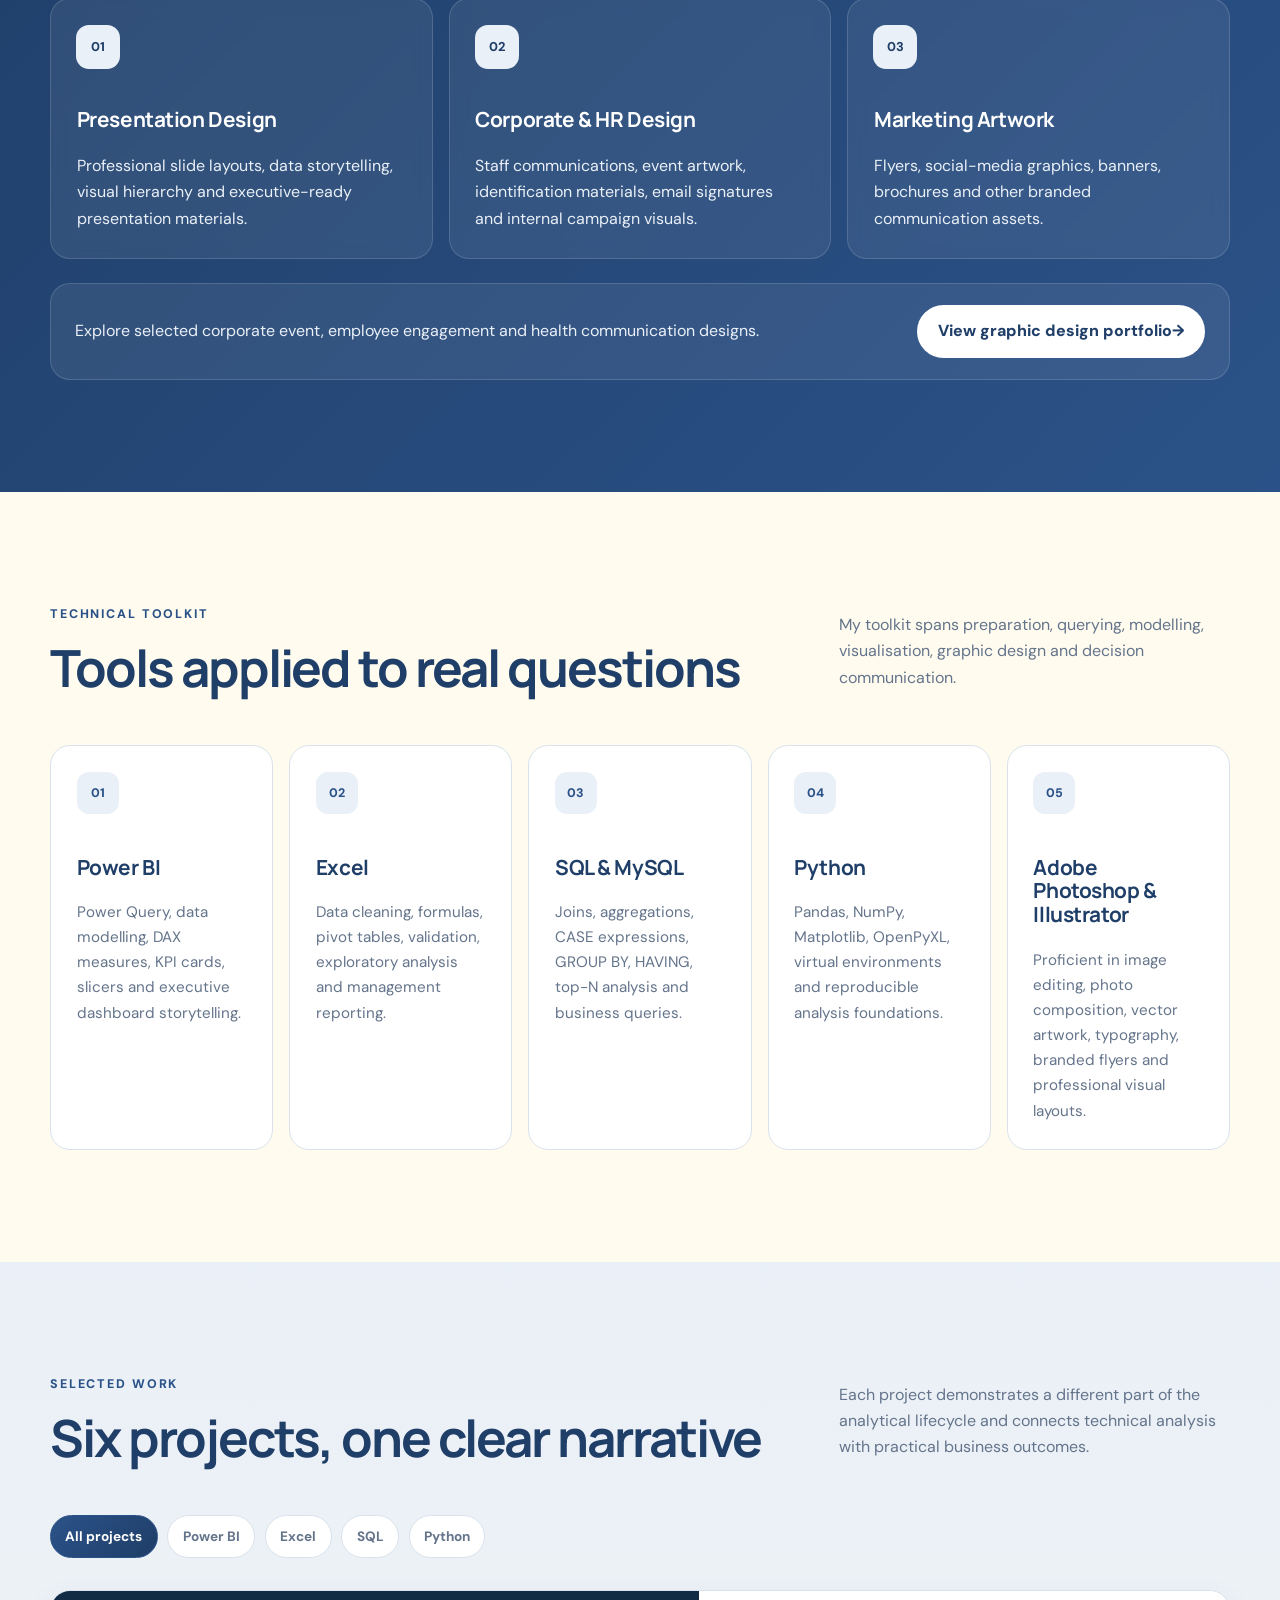
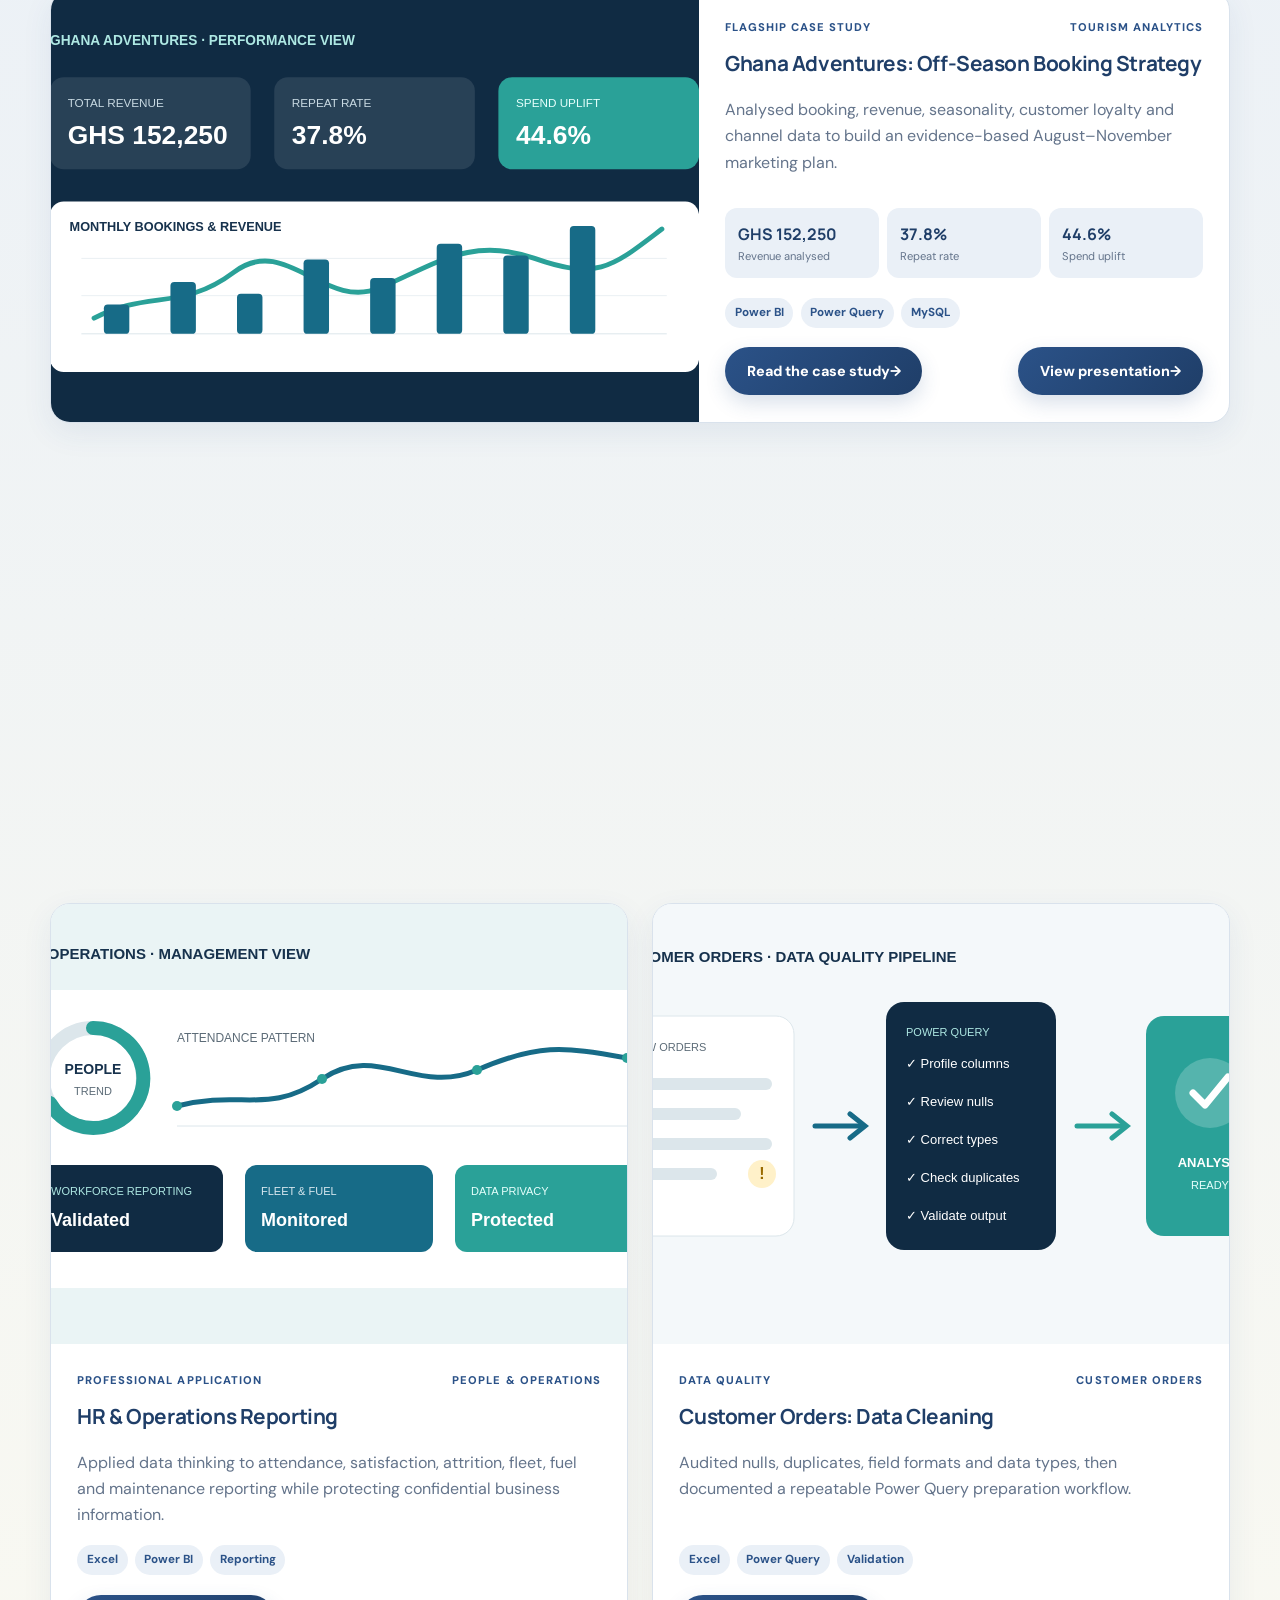
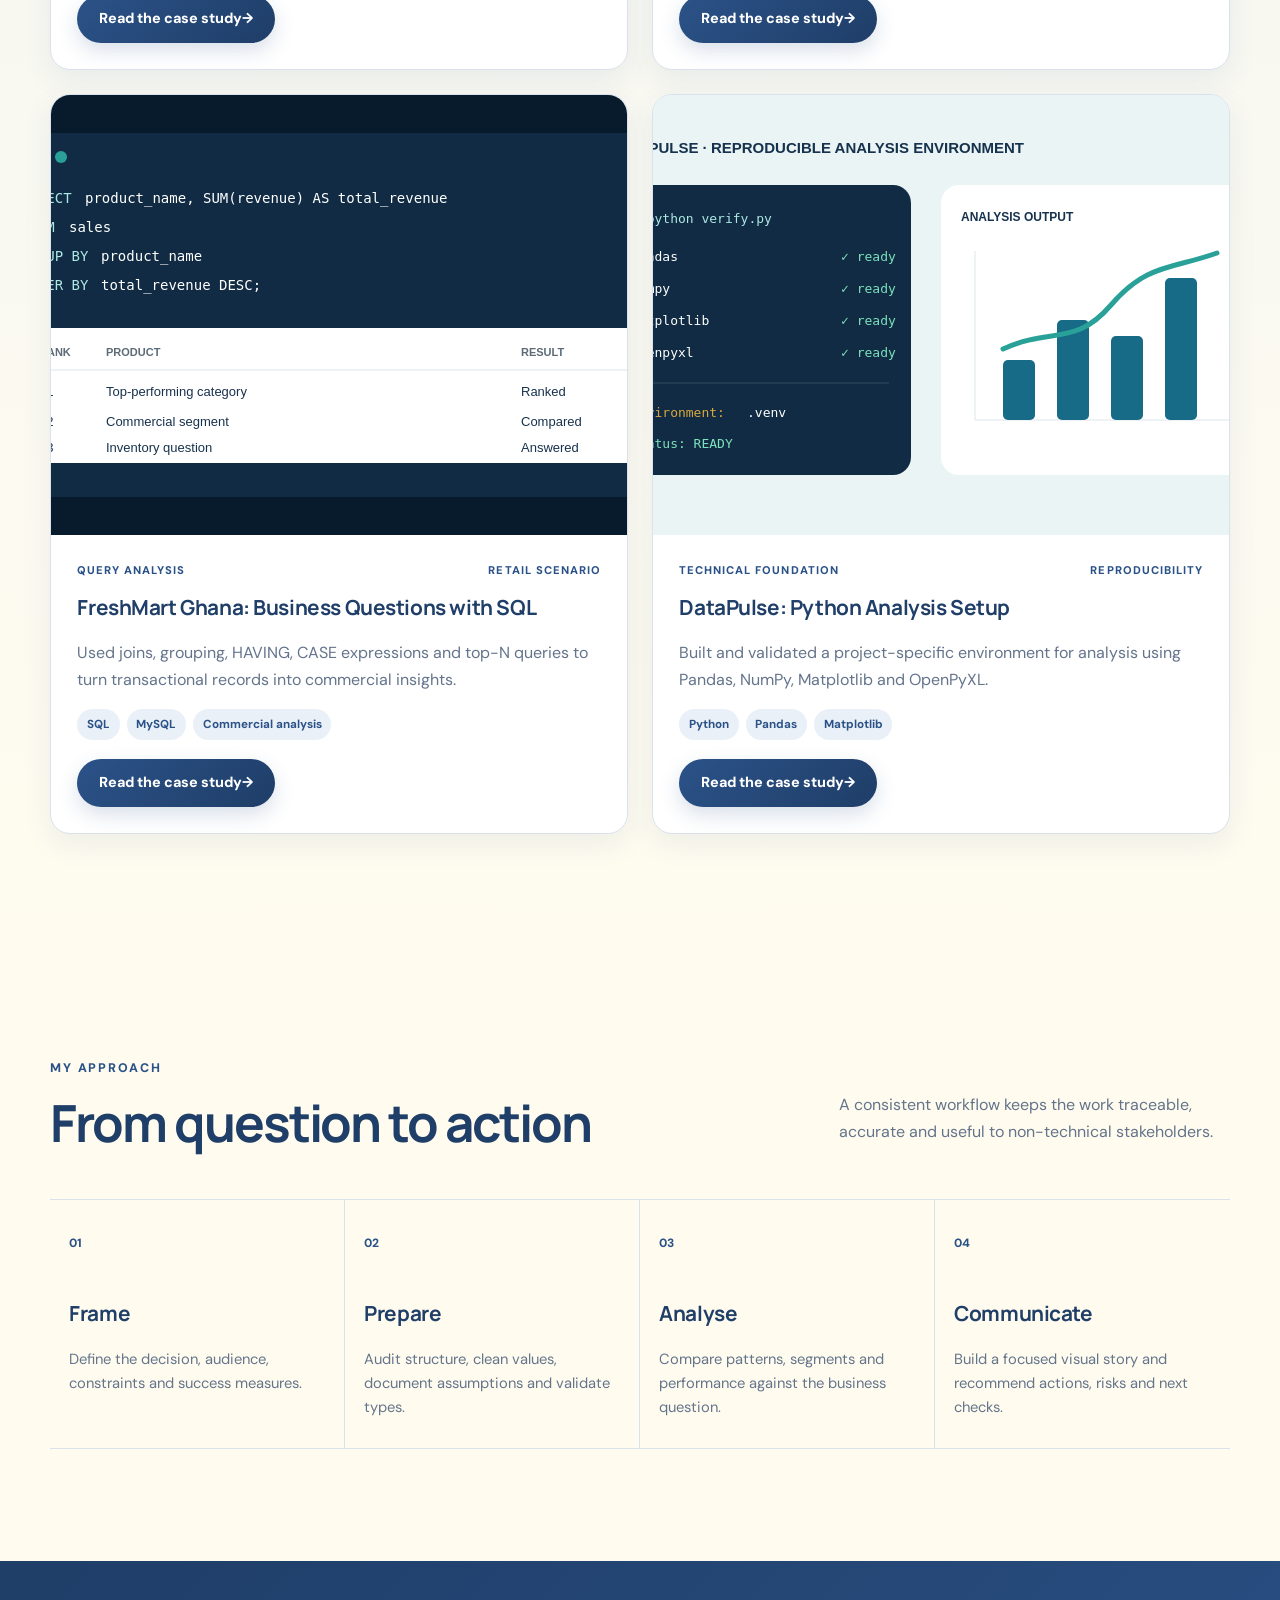
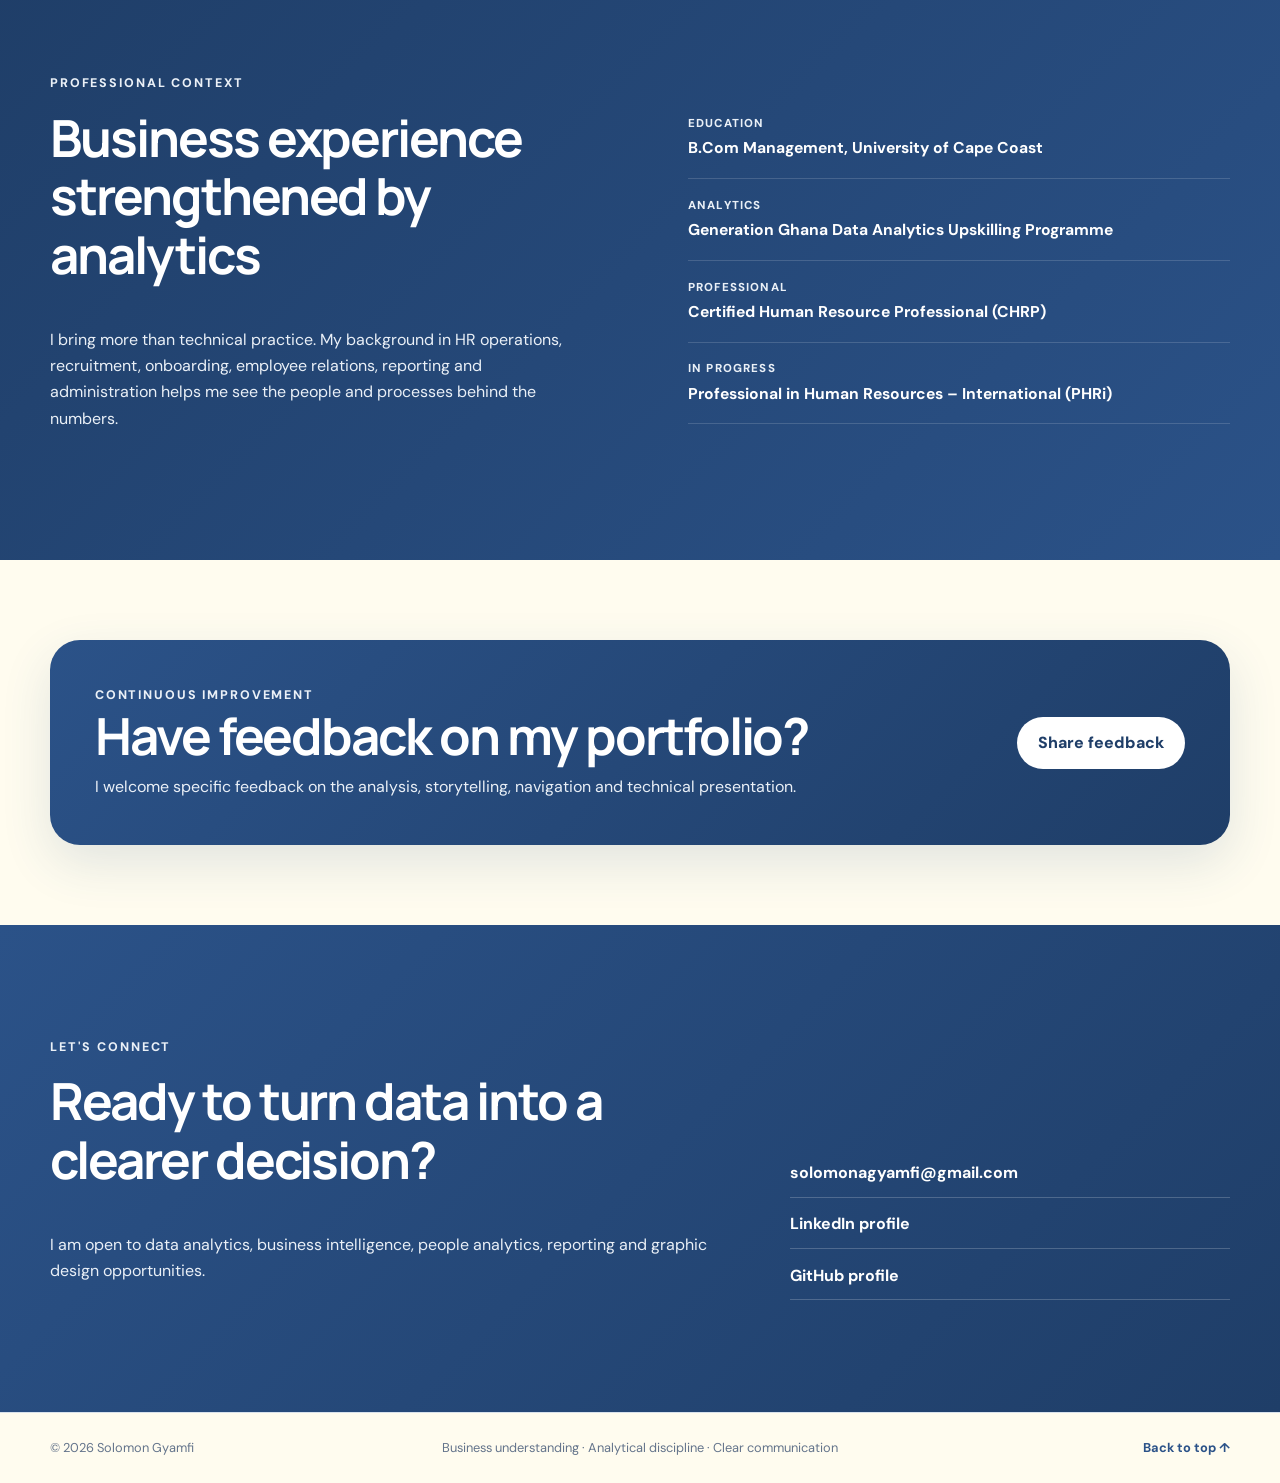
==== commit d52d63ff: "Integrate Google Tag Manager in index.html Added Google Tag Manager script for tracking." ====
--- a/index.html
+++ b/index.html
@@ -103,13 +103,13 @@
        G-ZKXYH3FVLN
   ========================== -->
 
+  <!-- Google tag (gtag.js) -->
   <script
     async
     src="https://www.googletagmanager.com/gtag/js?id=G-ZKXYH3FVLN"
   ></script>
 
   <script>
-
     window.dataLayer = window.dataLayer || [];
 
     function gtag() {
@@ -119,7 +119,6 @@
     gtag('js', new Date());
 
     gtag('config', 'G-ZKXYH3FVLN');
-
   </script>
 
 
@@ -137,7 +136,7 @@
 
 <body>
 
-<a id="page-top"></a>
+  <a id="page-top"></a>
 
 
   <!-- =========================
@@ -160,12 +159,11 @@
 
     <div class="nav-shell">
 
-
       <!-- BRAND -->
 
       <a
         class="brand"
-        href="#top"
+        href="#page-top"
         aria-label="Solomon Gyamfi home"
       >
 
@@ -245,7 +243,6 @@
   </header>
 
 
-
   <!-- =========================
        MAIN
   ========================== -->
@@ -290,7 +287,6 @@
 
 
         <div class="hero-actions">
-
 
           <a
             class="button button-primary"
@@ -307,12 +303,10 @@
             Contact me
           </a>
 
-
         </div>
 
 
         <ul class="hero-proof">
-
 
           <li>
 
@@ -352,17 +346,14 @@
 
           </li>
 
-
         </ul>
 
       </div>
 
 
-
       <!-- HERO VISUAL -->
 
       <div class="hero-visual reveal">
-
 
         <div class="portrait-frame">
 
@@ -382,11 +373,9 @@
             Flagship insight
           </span>
 
-
           <strong>
             44.6%
           </strong>
-
 
           <p>
             higher average spend from repeat customers
@@ -398,7 +387,6 @@
       </div>
 
     </section>
-
 
 
     <!-- =========================
@@ -413,13 +401,11 @@
 
       <div class="section-shell usp-grid reveal">
 
-
         <div>
 
           <p class="eyebrow eyebrow-light">
             My unique value
           </p>
-
 
           <h2 id="usp-title">
             I bridge business context, analytics and visual communication.
@@ -443,7 +429,6 @@
     </section>
 
 
-
     <!-- =========================
          DESIGN
     ========================== -->
@@ -456,9 +441,7 @@
 
       <div class="section-shell">
 
-
         <div class="section-heading reveal">
-
 
           <div>
 
@@ -466,7 +449,6 @@
               Graphic design &amp; visual communication
             </p>
 
-
             <h2 id="design-title">
               Making information clear, engaging and memorable
             </h2>
@@ -485,11 +467,7 @@
         </div>
 
 
-
         <div class="design-grid">
-
-
-          <!-- DESIGN 01 -->
 
           <article class="design-card reveal">
 
@@ -500,12 +478,10 @@
               01
             </span>
 
-
             <h3>
               Presentation Design
             </h3>
 
-
             <p>
 
               Professional slide layouts, data storytelling,
@@ -515,9 +491,6 @@
 
           </article>
 
-
-
-          <!-- DESIGN 02 -->
 
           <article class="design-card reveal">
 
@@ -528,12 +501,10 @@
               02
             </span>
 
-
             <h3>
               Corporate &amp; HR Design
             </h3>
 
-
             <p>
 
               Staff communications, event artwork, identification materials,
@@ -543,9 +514,6 @@
 
           </article>
 
-
-
-          <!-- DESIGN 03 -->
 
           <article class="design-card reveal">
 
@@ -556,12 +524,10 @@
               03
             </span>
 
-
             <h3>
               Marketing Artwork
             </h3>
 
-
             <p>
 
               Flyers, social-media graphics, banners, brochures and
@@ -571,15 +537,10 @@
 
           </article>
 
-
         </div>
 
 
-
-        <!-- DESIGN CTA -->
-
         <div class="design-cta reveal">
-
 
           <p>
 
@@ -607,7 +568,6 @@
       </div>
 
     </section>
-
 
 
     <!-- =========================
@@ -620,9 +580,7 @@
       aria-labelledby="skills-title"
     >
 
-
       <div class="section-heading reveal">
-
 
         <div>
 
@@ -630,7 +588,6 @@
             Technical toolkit
           </p>
 
-
           <h2 id="skills-title">
             Tools applied to real questions
           </h2>
@@ -648,11 +605,7 @@
       </div>
 
 
-
       <div class="skills-grid">
-
-
-        <!-- POWER BI -->
 
         <article class="skill-card reveal">
 
@@ -660,12 +613,10 @@
             01
           </span>
 
-
           <h3>
             Power BI
           </h3>
 
-
           <p>
 
             Power Query, data modelling, DAX measures, KPI cards,
@@ -675,9 +626,6 @@
 
         </article>
 
-
-
-        <!-- EXCEL -->
 
         <article class="skill-card reveal">
 
@@ -685,12 +633,10 @@
             02
           </span>
 
-
           <h3>
             Excel
           </h3>
 
-
           <p>
 
             Data cleaning, formulas, pivot tables, validation,
@@ -700,9 +646,6 @@
 
         </article>
 
-
-
-        <!-- SQL -->
 
         <article class="skill-card reveal">
 
@@ -710,12 +653,10 @@
             03
           </span>
 
-
           <h3>
             SQL &amp; MySQL
           </h3>
 
-
           <p>
 
             Joins, aggregations, CASE expressions, GROUP BY,
@@ -725,9 +666,6 @@
 
         </article>
 
-
-
-        <!-- PYTHON -->
 
         <article class="skill-card reveal">
 
@@ -735,12 +673,10 @@
             04
           </span>
 
-
           <h3>
             Python
           </h3>
 
-
           <p>
 
             Pandas, NumPy, Matplotlib, OpenPyXL, virtual environments
@@ -750,9 +686,6 @@
 
         </article>
 
-
-
-        <!-- ADOBE -->
 
         <article class="skill-card reveal">
 
@@ -760,12 +693,10 @@
             05
           </span>
 
-
           <h3>
             Adobe Photoshop &amp; Illustrator
           </h3>
 
-
           <p>
 
             Proficient in image editing, photo composition, vector artwork,
@@ -775,11 +706,9 @@
 
         </article>
 
-
       </div>
 
     </section>
-
 
 
     <!-- =========================
@@ -794,9 +723,7 @@
 
       <div class="section-shell">
 
-
         <div class="section-heading reveal">
-
 
           <div>
 
@@ -804,7 +731,6 @@
               Selected work
             </p>
 
-
             <h2 id="projects-title">
               Six projects, one clear narrative
             </h2>
@@ -821,7 +747,6 @@
           </p>
 
         </div>
-
 
 
         <!-- PROJECT FILTERS -->
@@ -831,7 +756,6 @@
           role="group"
           aria-label="Filter projects by tool"
         >
-
 
           <button
             class="filter-button active"
@@ -877,25 +801,20 @@
             Python
           </button>
 
-
         </div>
 
 
-
         <!-- PROJECT GRID -->
 
         <div class="projects-grid">
 
 
-          <!-- =========================
-               01 GHANA ADVENTURES
-          ========================== -->
+          <!-- GHANA ADVENTURES -->
 
           <article
             class="project-card project-featured reveal"
             data-tools="power-bi sql excel"
           >
-
 
             <img
               src="assets/project-ghana-adventures.svg"
@@ -907,7 +826,6 @@
 
             <div class="project-body">
 
-
               <div class="project-meta">
 
                 <span>
@@ -937,7 +855,6 @@
 
               <ul class="metric-list">
 
-
                 <li>
 
                   <strong>
@@ -976,7 +893,6 @@
 
                 </li>
 
-
               </ul>
 
 
@@ -998,19 +914,13 @@
 
 
               <div class="project-links">
-
 
                 <a
                   class="text-link"
                   href="projects.html#ghana-adventures"
                 >
-
                   Read the case study
-
-                  <span aria-hidden="true">
-                    →
-                  </span>
-
+                  <span aria-hidden="true">→</span>
                 </a>
 
 
@@ -1018,16 +928,10 @@
                   class="text-link"
                   href="presentation.html"
                 >
-
                   View presentation
-
-                  <span aria-hidden="true">
-                    →
-                  </span>
-
+                  <span aria-hidden="true">→</span>
                 </a>
 
-
               </div>
 
             </div>
@@ -1035,16 +939,12 @@
           </article>
 
 
-
-          <!-- =========================
-               02 EMPLOYEE WORKFORCE
-          ========================== -->
+          <!-- EMPLOYEE WORKFORCE -->
 
           <article
             class="project-card project-featured reveal"
             data-tools="power-bi excel sql"
           >
-
 
             <img
               src="projects/employee-workforce-analytics/screenshots/executive-overview.png"
@@ -1056,7 +956,6 @@
 
             <div class="project-body">
 
-
               <div class="project-meta">
 
                 <span>
@@ -1087,7 +986,6 @@
 
               <ul class="metric-list">
 
-
                 <li>
 
                   <strong>
@@ -1126,7 +1024,6 @@
 
                 </li>
 
-
               </ul>
 
 
@@ -1152,19 +1049,13 @@
 
 
               <div class="project-links">
-
 
                 <a
                   class="text-link"
                   href="projects.html#employee-workforce-analytics"
                 >
-
                   Read the case study
-
-                  <span aria-hidden="true">
-                    →
-                  </span>
-
+                  <span aria-hidden="true">→</span>
                 </a>
 
 
@@ -1172,16 +1063,10 @@
                   class="text-link"
                   href="employee-workforce-presentation.html"
                 >
-
                   View presentation
-
-                  <span aria-hidden="true">
-                    →
-                  </span>
-
+                  <span aria-hidden="true">→</span>
                 </a>
 
-
               </div>
 
             </div>
@@ -1189,16 +1074,12 @@
           </article>
 
 
-
-          <!-- =========================
-               03 HR OPERATIONS
-          ========================== -->
+          <!-- HR OPERATIONS -->
 
           <article
             class="project-card reveal"
             data-tools="power-bi excel"
           >
-
 
             <img
               src="assets/project-hr-operations.svg"
@@ -1210,7 +1091,6 @@
 
             <div class="project-body">
 
-
               <div class="project-meta">
 
                 <span>
@@ -1259,13 +1139,8 @@
                 class="text-link"
                 href="projects.html#hr-operations"
               >
-
                 Read the case study
-
-                <span aria-hidden="true">
-                  →
-                </span>
-
+                <span aria-hidden="true">→</span>
               </a>
 
             </div>
@@ -1273,16 +1148,12 @@
           </article>
 
 
-
-          <!-- =========================
-               04 CUSTOMER ORDERS
-          ========================== -->
+          <!-- CUSTOMER ORDERS -->
 
           <article
             class="project-card reveal"
             data-tools="excel"
           >
-
 
             <img
               src="assets/project-orders-cleaning.svg"
@@ -1294,7 +1165,6 @@
 
             <div class="project-body">
 
-
               <div class="project-meta">
 
                 <span>
@@ -1342,13 +1212,8 @@
                 class="text-link"
                 href="projects.html#customer-orders"
               >
-
                 Read the case study
-
-                <span aria-hidden="true">
-                  →
-                </span>
-
+                <span aria-hidden="true">→</span>
               </a>
 
             </div>
@@ -1356,16 +1221,12 @@
           </article>
 
 
-
-          <!-- =========================
-               05 FRESHMART
-          ========================== -->
+          <!-- FRESHMART -->
 
           <article
             class="project-card reveal"
             data-tools="sql"
           >
-
 
             <img
               src="assets/project-freshmart-sql.svg"
@@ -1377,7 +1238,6 @@
 
             <div class="project-body">
 
-
               <div class="project-meta">
 
                 <span>
@@ -1426,13 +1286,8 @@
                 class="text-link"
                 href="projects.html#freshmart-sql"
               >
-
                 Read the case study
-
-                <span aria-hidden="true">
-                  →
-                </span>
-
+                <span aria-hidden="true">→</span>
               </a>
 
             </div>
@@ -1440,16 +1295,12 @@
           </article>
 
 
-
-          <!-- =========================
-               06 DATAPULSE
-          ========================== -->
+          <!-- DATAPULSE -->
 
           <article
             class="project-card reveal"
             data-tools="python"
           >
-
 
             <img
               src="assets/project-datapulse-python.svg"
@@ -1461,7 +1312,6 @@
 
             <div class="project-body">
 
-
               <div class="project-meta">
 
                 <span>
@@ -1509,26 +1359,19 @@
                 class="text-link"
                 href="projects.html#datapulse-python"
               >
-
                 Read the case study
-
-                <span aria-hidden="true">
-                  →
-                </span>
-
+                <span aria-hidden="true">→</span>
               </a>
 
             </div>
 
           </article>
 
-
         </div>
 
       </div>
 
     </section>
-
 
 
     <!-- =========================
@@ -1541,9 +1384,7 @@
       aria-labelledby="approach-title"
     >
 
-
       <div class="section-heading reveal">
-
 
         <div>
 
@@ -1551,7 +1392,6 @@
             My approach
           </p>
 
-
           <h2 id="approach-title">
             From question to action
           </h2>
@@ -1569,9 +1409,7 @@
       </div>
 
 
-
       <ol class="process-list">
-
 
         <li class="reveal">
 
@@ -1579,14 +1417,12 @@
             01
           </span>
 
-
           <div>
 
             <h3>
               Frame
             </h3>
 
-
             <p>
 
               Define the decision, audience, constraints
@@ -1597,7 +1433,6 @@
           </div>
 
         </li>
-
 
 
         <li class="reveal">
@@ -1606,14 +1441,12 @@
             02
           </span>
 
-
           <div>
 
             <h3>
               Prepare
             </h3>
 
-
             <p>
 
               Audit structure, clean values, document assumptions
@@ -1624,7 +1457,6 @@
           </div>
 
         </li>
-
 
 
         <li class="reveal">
@@ -1633,14 +1465,12 @@
             03
           </span>
 
-
           <div>
 
             <h3>
               Analyse
             </h3>
 
-
             <p>
 
               Compare patterns, segments and performance
@@ -1651,7 +1481,6 @@
           </div>
 
         </li>
-
 
 
         <li class="reveal">
@@ -1660,14 +1489,12 @@
             04
           </span>
 
-
           <div>
 
             <h3>
               Communicate
             </h3>
 
-
             <p>
 
               Build a focused visual story and recommend actions,
@@ -1679,11 +1506,9 @@
 
         </li>
 
-
       </ol>
 
     </section>
-
 
 
     <!-- =========================
@@ -1697,19 +1522,15 @@
 
       <div class="section-shell credentials-grid">
 
-
         <div class="reveal">
-
 
           <p class="eyebrow eyebrow-light">
             Professional context
           </p>
 
-
           <h2 id="credentials-title">
             Business experience strengthened by analytics
           </h2>
-
 
           <p>
 
@@ -1723,9 +1544,7 @@
         </div>
 
 
-
         <ul class="credential-list reveal">
-
 
           <li>
 
@@ -1733,7 +1552,6 @@
               Education
             </span>
 
-
             <strong>
               B.Com Management, University of Cape Coast
             </strong>
@@ -1741,14 +1559,12 @@
           </li>
 
 
-
           <li>
 
             <span>
               Analytics
             </span>
 
-
             <strong>
               Generation Ghana Data Analytics Upskilling Programme
             </strong>
@@ -1756,14 +1572,12 @@
           </li>
 
 
-
           <li>
 
             <span>
               Professional
             </span>
 
-
             <strong>
               Certified Human Resource Professional (CHRP)
             </strong>
@@ -1771,27 +1585,23 @@
           </li>
 
 
-
           <li>
 
             <span>
               In progress
             </span>
 
-
             <strong>
               Professional in Human Resources – International (PHRi)
             </strong>
 
           </li>
 
-
         </ul>
 
       </div>
 
     </section>
-
 
 
     <!-- =========================
@@ -1803,23 +1613,18 @@
       aria-labelledby="feedback-title"
     >
 
-
       <div class="feedback-card reveal">
 
-
         <div>
-
 
           <p class="eyebrow eyebrow-light">
             Continuous improvement
           </p>
 
-
           <h2 id="feedback-title">
             Have feedback on my portfolio?
           </h2>
 
-
           <p>
 
             I welcome specific feedback on the analysis,
@@ -1828,23 +1633,18 @@
           </p>
 
         </div>
-
 
 
         <a
           class="button button-light"
           href="mailto:solomonagyamfi@gmail.com?subject=Portfolio%20feedback"
         >
-
           Share feedback
-
         </a>
 
-
       </div>
 
     </section>
-
 
 
     <!-- =========================
@@ -1859,20 +1659,16 @@
 
       <div class="section-shell contact-grid reveal">
 
-
         <div>
-
 
           <p class="eyebrow eyebrow-light">
             Let's connect
           </p>
 
-
           <h2 id="contact-title">
             Ready to turn data into a clearer decision?
           </h2>
 
-
           <p>
 
             I am open to data analytics, business intelligence,
@@ -1883,9 +1679,7 @@
         </div>
 
 
-
         <div class="contact-links">
-
 
           <a
             href="mailto:solomonagyamfi@gmail.com"
@@ -1911,16 +1705,13 @@
             GitHub profile
           </a>
 
-
         </div>
 
       </div>
 
     </section>
 
-
   </main>
-
 
 
   <!-- =========================
@@ -1929,9 +1720,7 @@
 
   <footer class="site-footer">
 
-
     <div class="section-shell footer-grid">
-
 
       <p>
 
@@ -1945,9 +1734,7 @@
 
 
       <p>
-
         Business understanding · Analytical discipline · Clear communication
-
       </p>
 
 
@@ -1956,12 +1743,9 @@
         class="back-to-top"
         aria-label="Back to top"
       >
-
         Back to top ↑
-
       </a>
 
-
     </div>
 
   </footer>
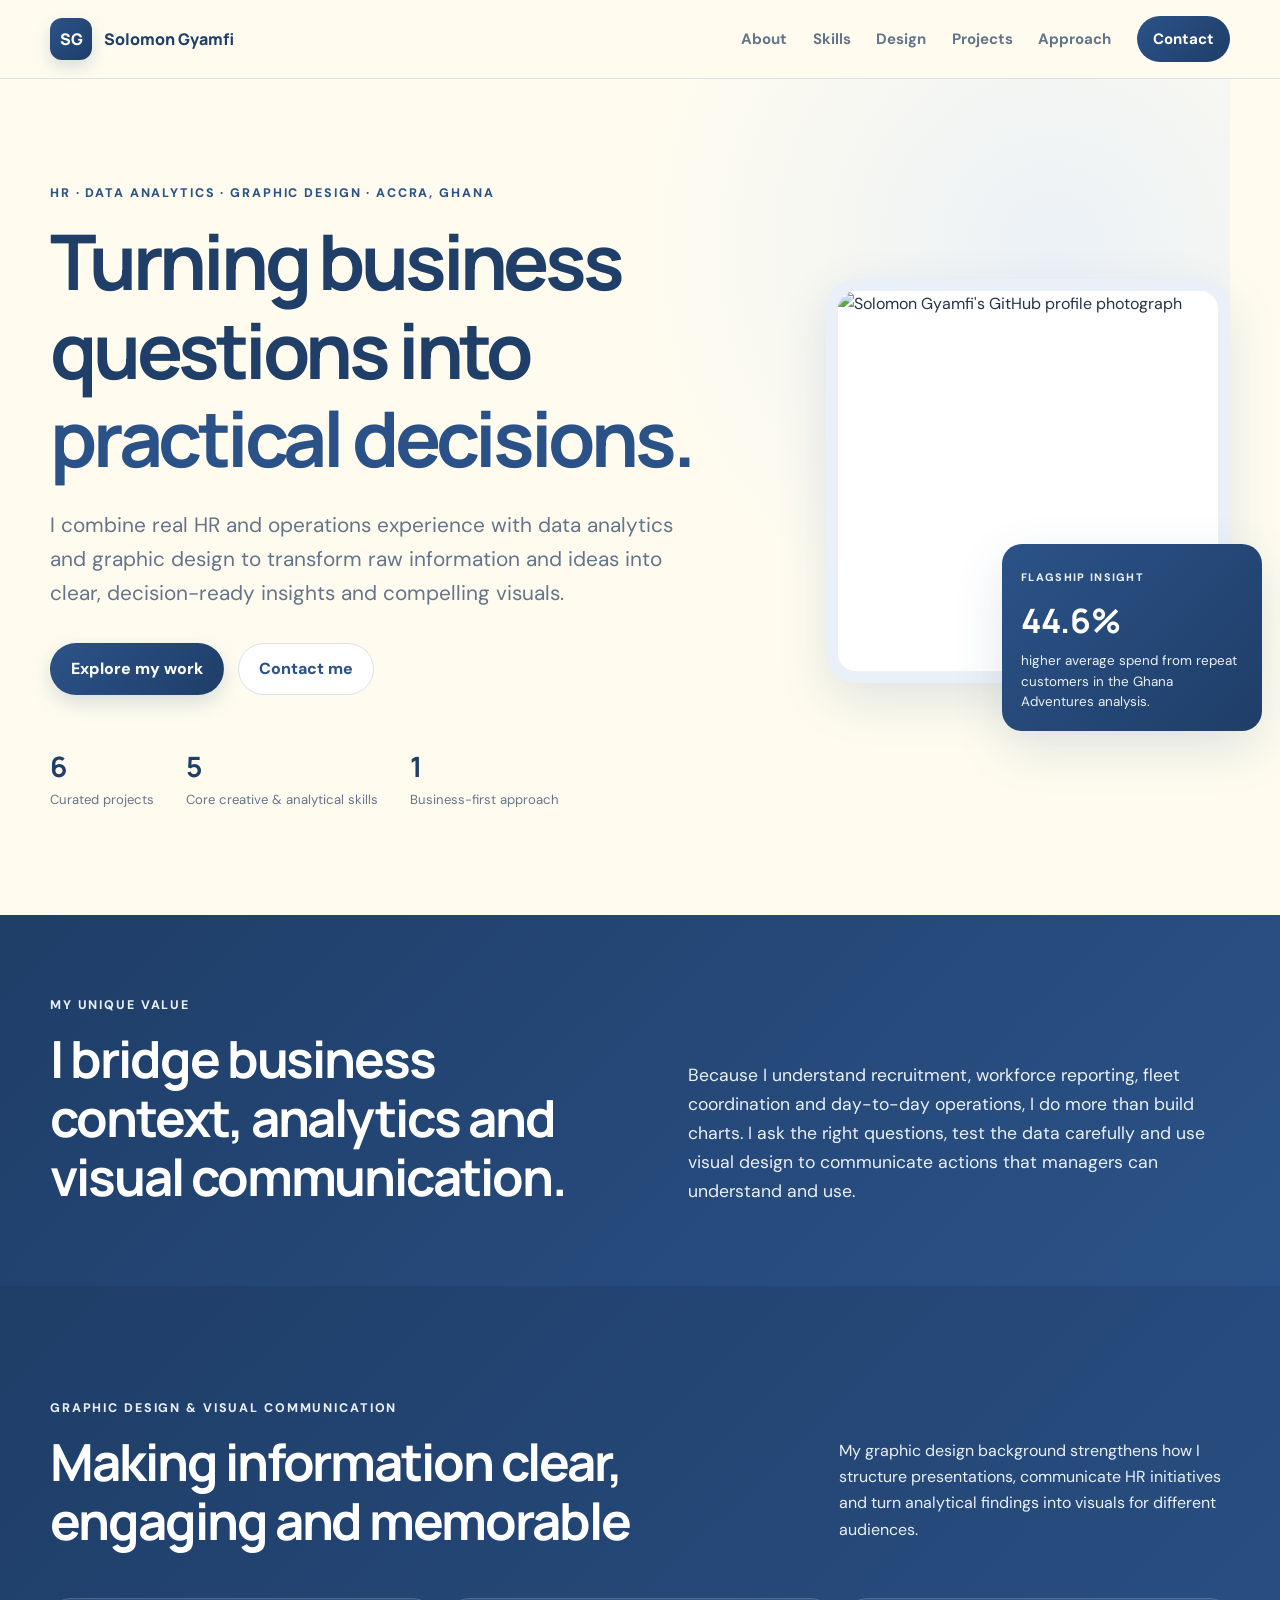
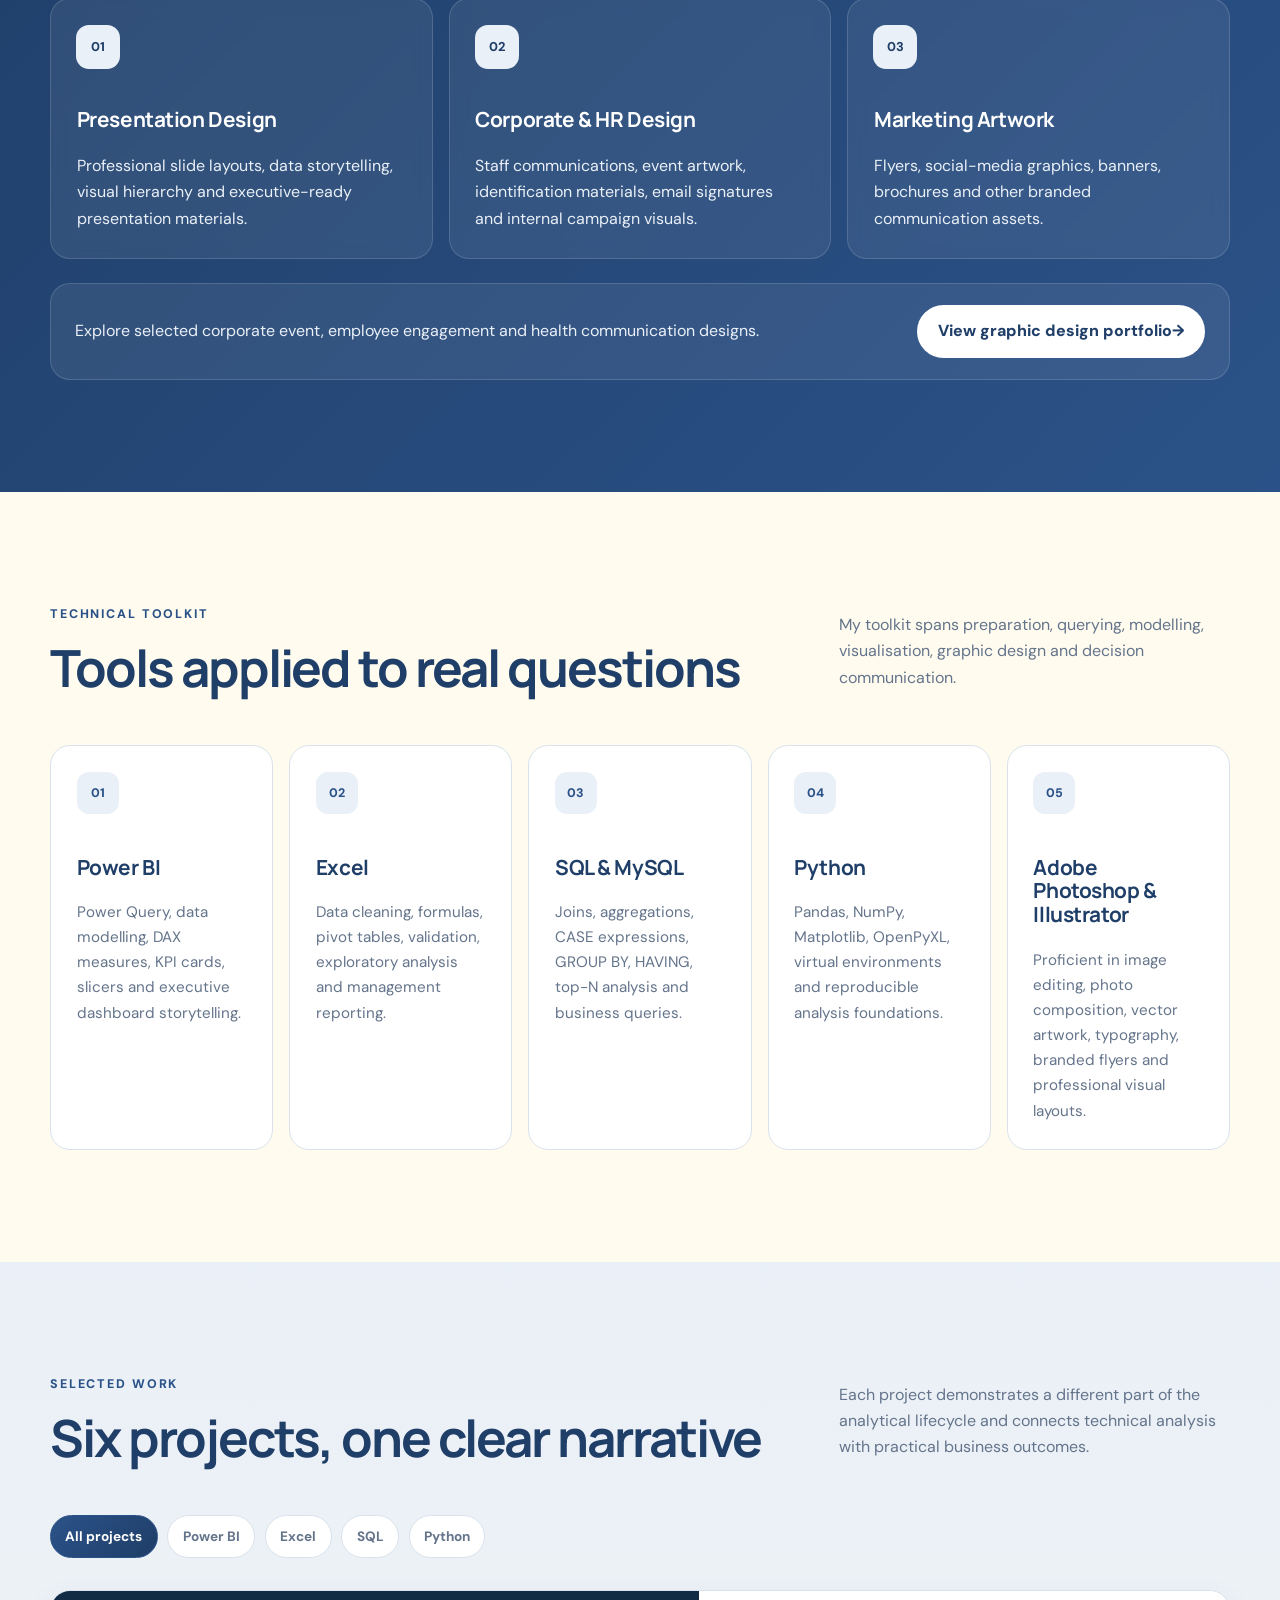
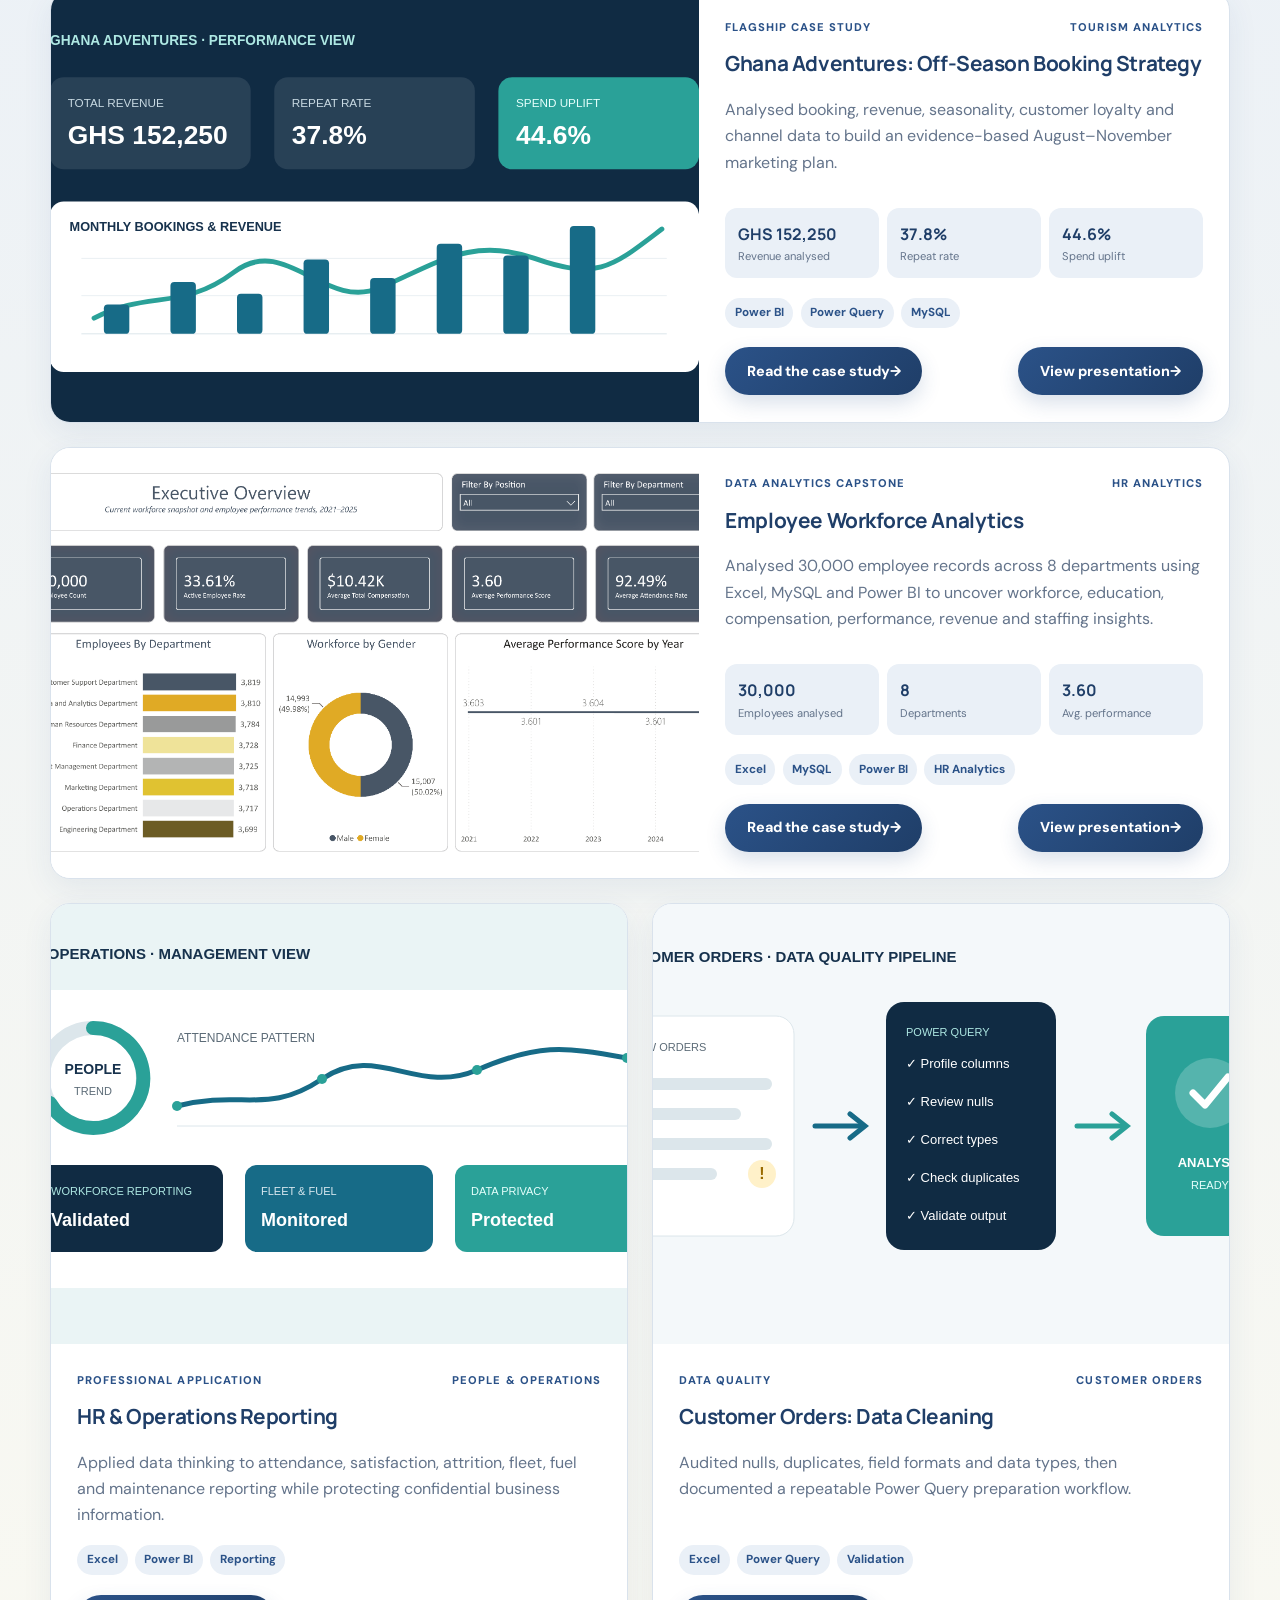
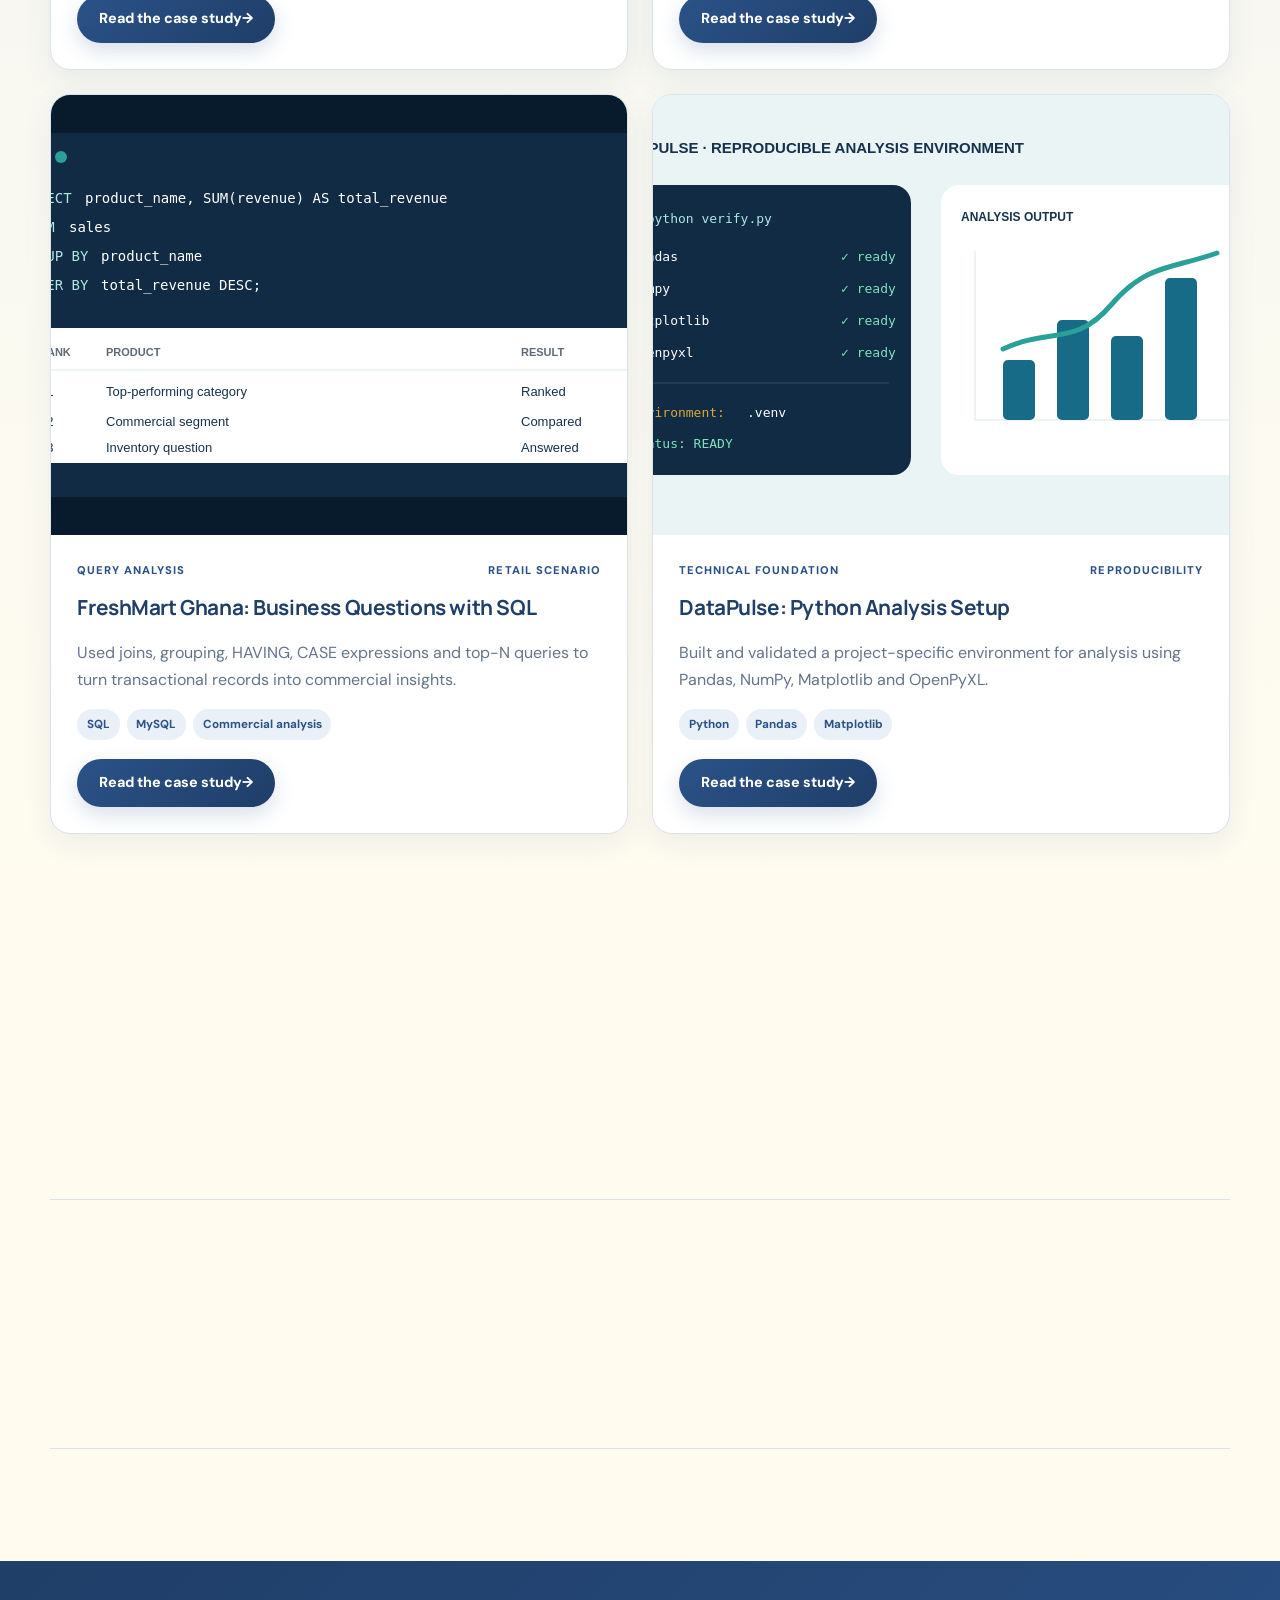
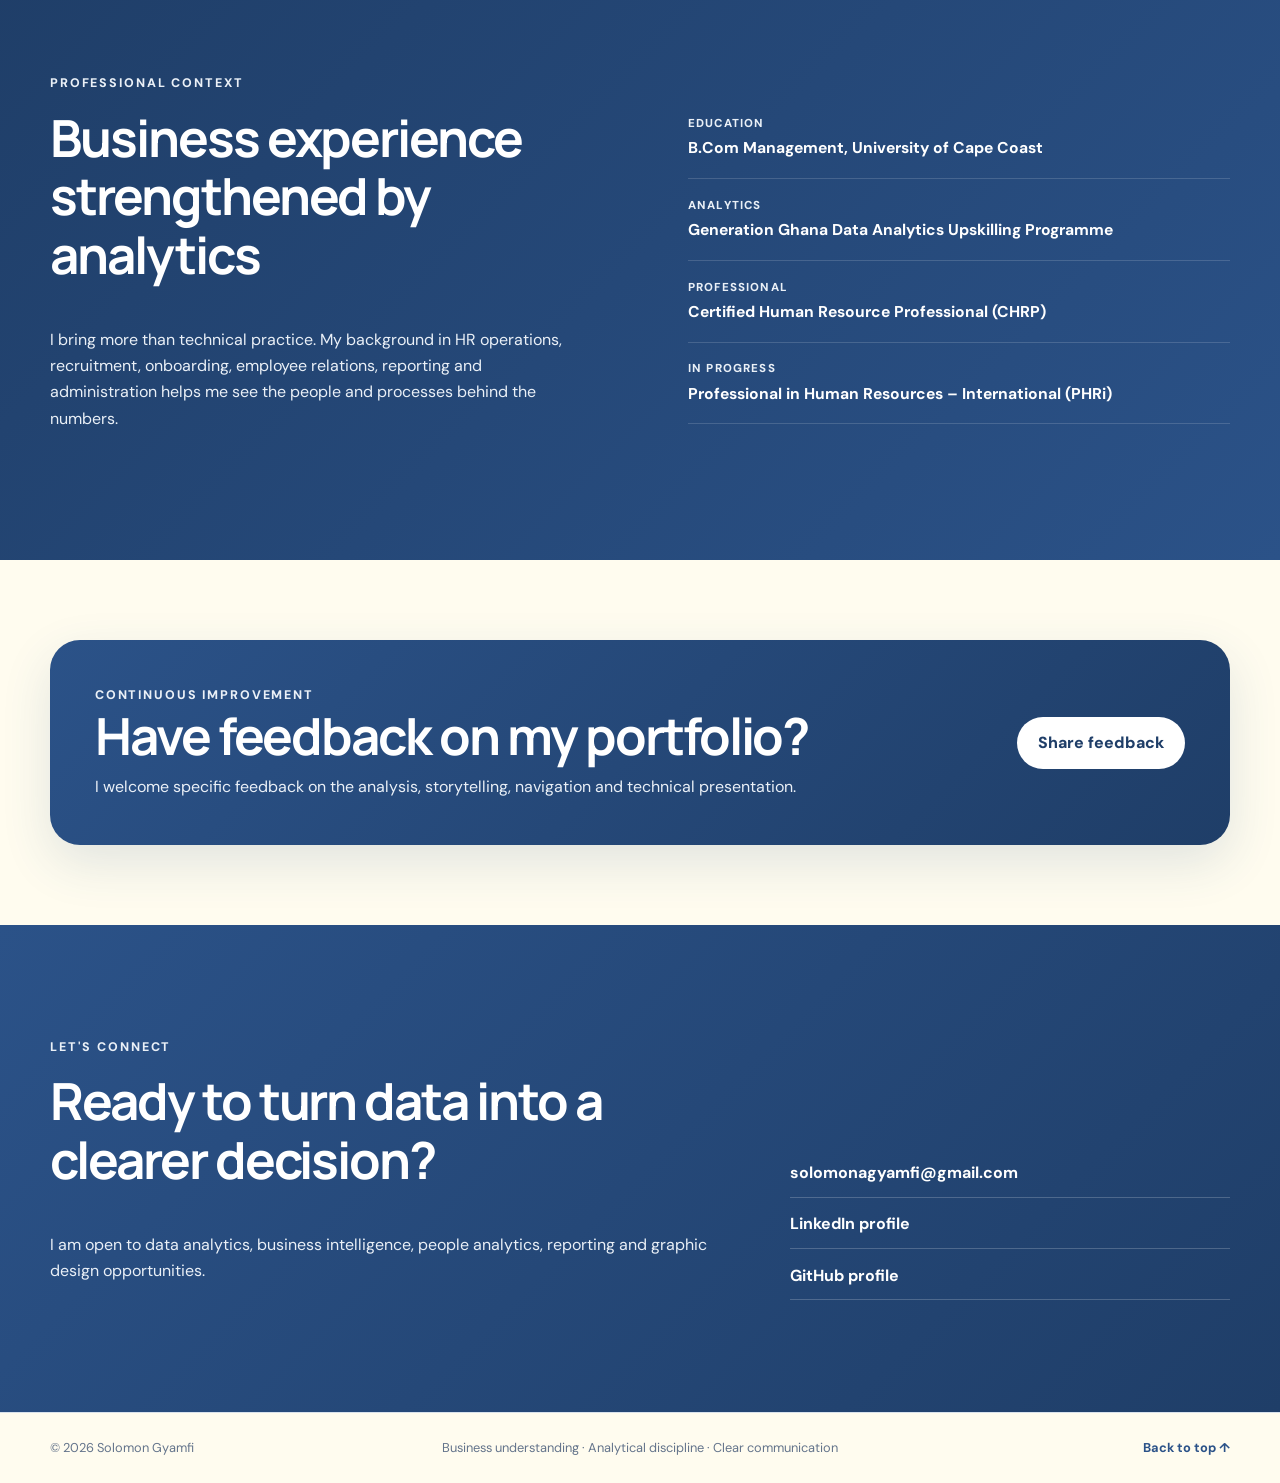
==== commit d7f5f842: "Refactor Google Analytics script in index.html Removed redundant script tags for Google Analytics an" ====
--- a/index.html
+++ b/index.html
@@ -104,22 +104,14 @@
   ========================== -->
 
   <!-- Google tag (gtag.js) -->
-  <script
-    async
-    src="https://www.googletagmanager.com/gtag/js?id=G-ZKXYH3FVLN"
-  ></script>
-
-  <script>
-    window.dataLayer = window.dataLayer || [];
-
-    function gtag() {
-      dataLayer.push(arguments);
-    }
-
-    gtag('js', new Date());
-
-    gtag('config', 'G-ZKXYH3FVLN');
-  </script>
+<script async src="https://www.googletagmanager.com/gtag/js?id=G-ZKXYH3FVLN"></script>
+<script>
+  window.dataLayer = window.dataLayer || [];
+  function gtag(){dataLayer.push(arguments);}
+  gtag('js', new Date());
+
+  gtag('config', 'G-ZKXYH3FVLN');
+</script>
 
 
   <!-- =========================
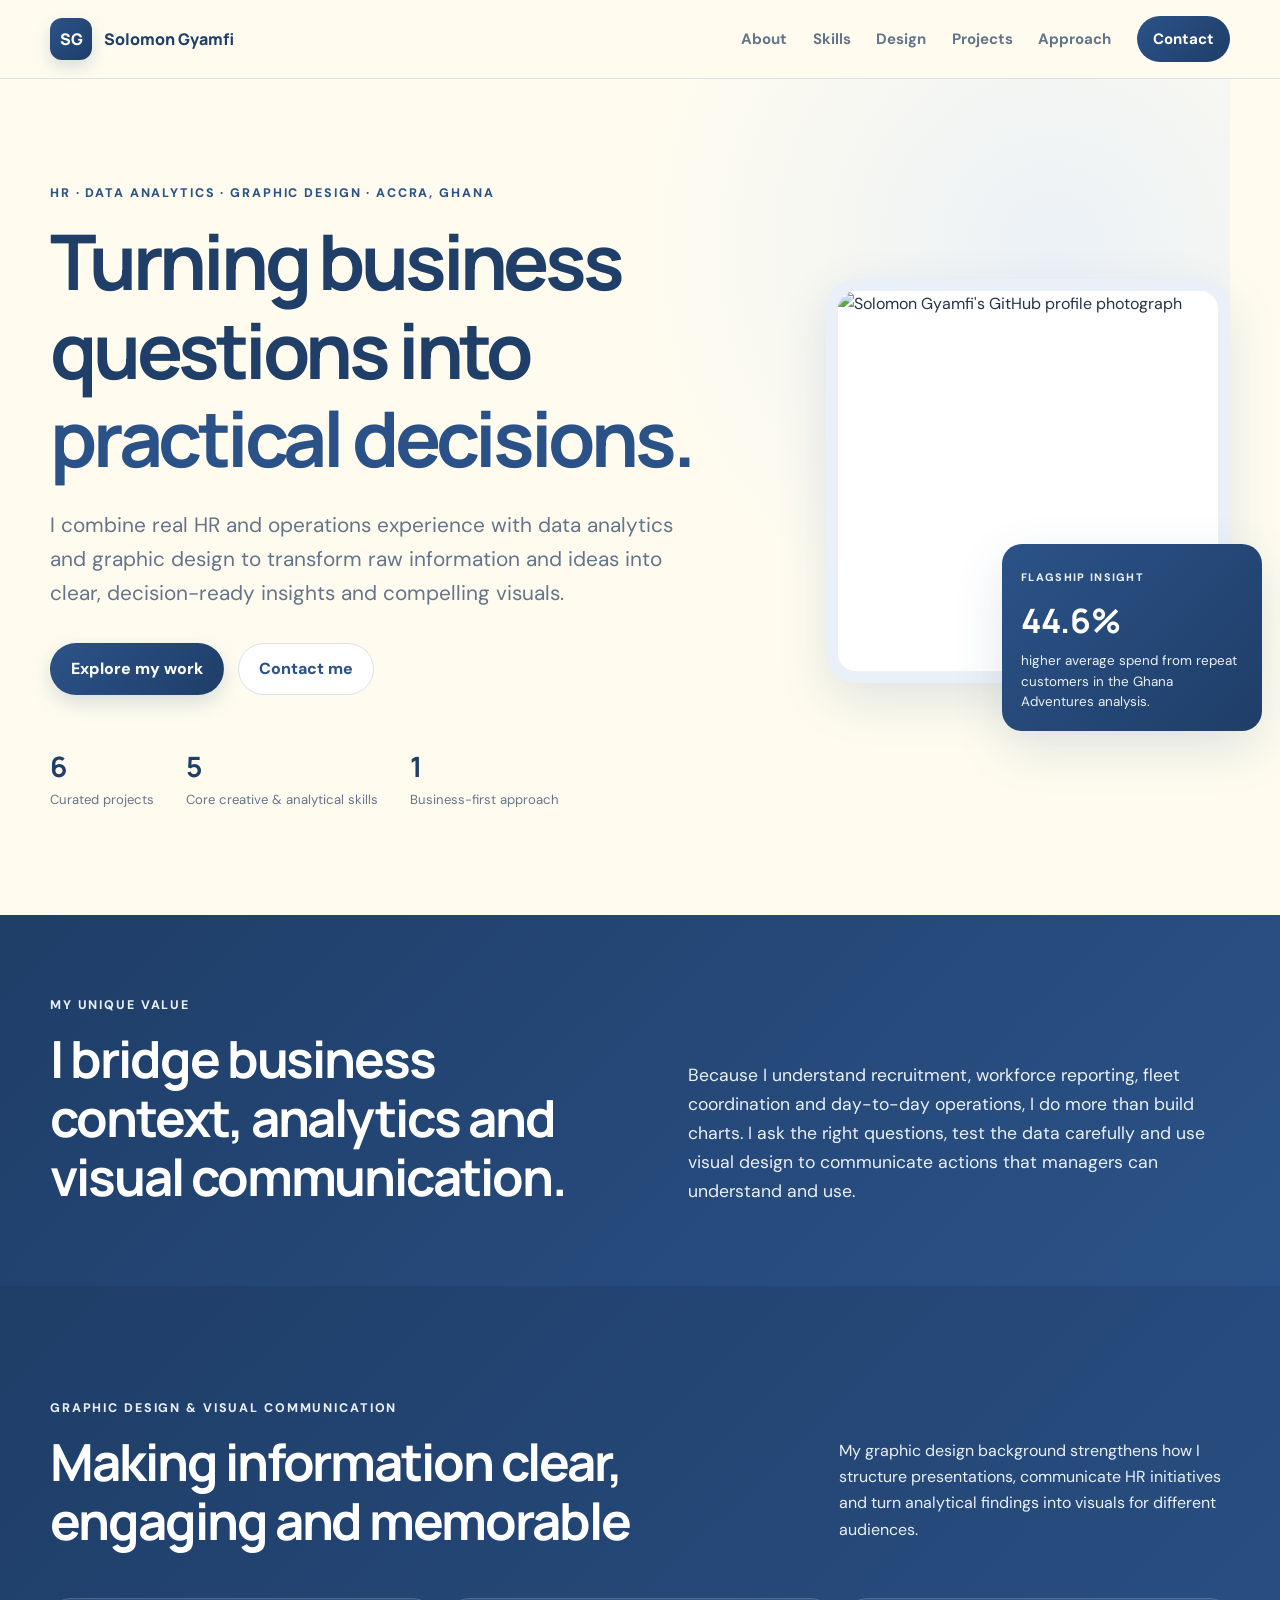
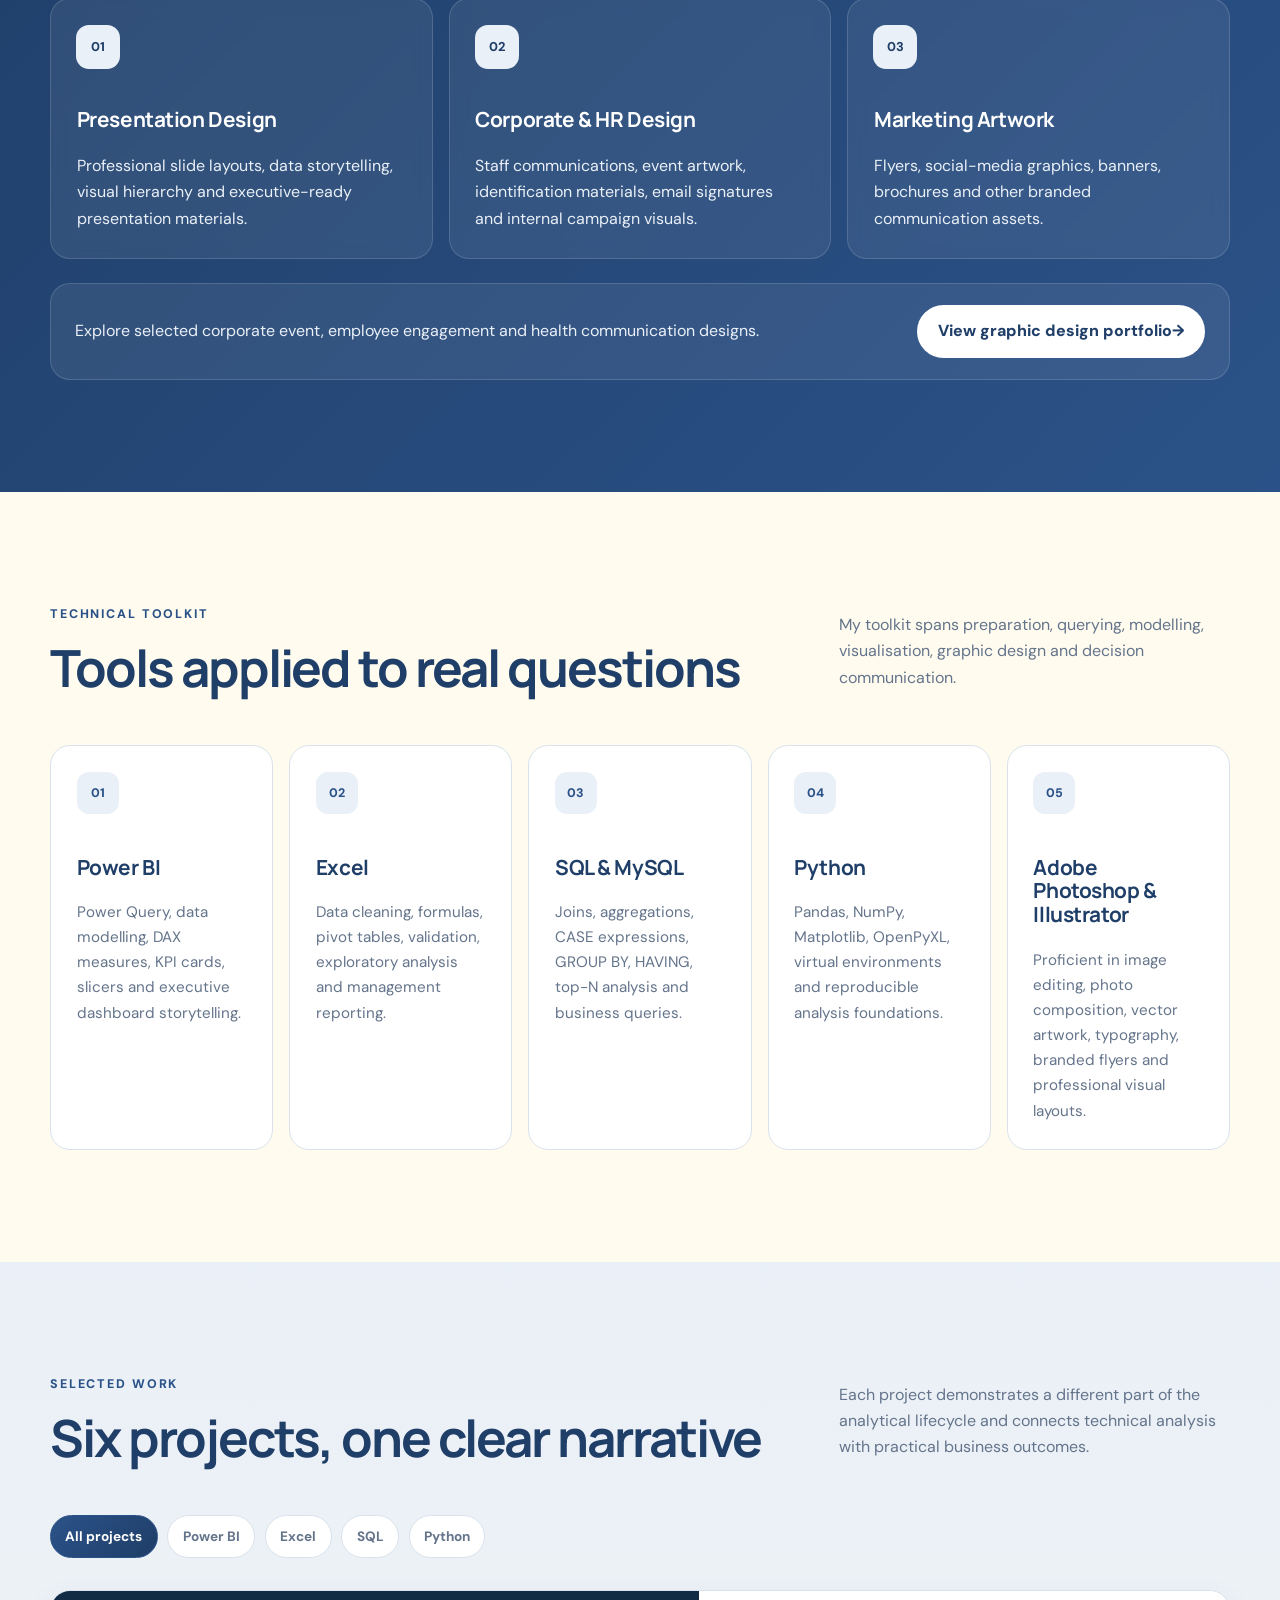
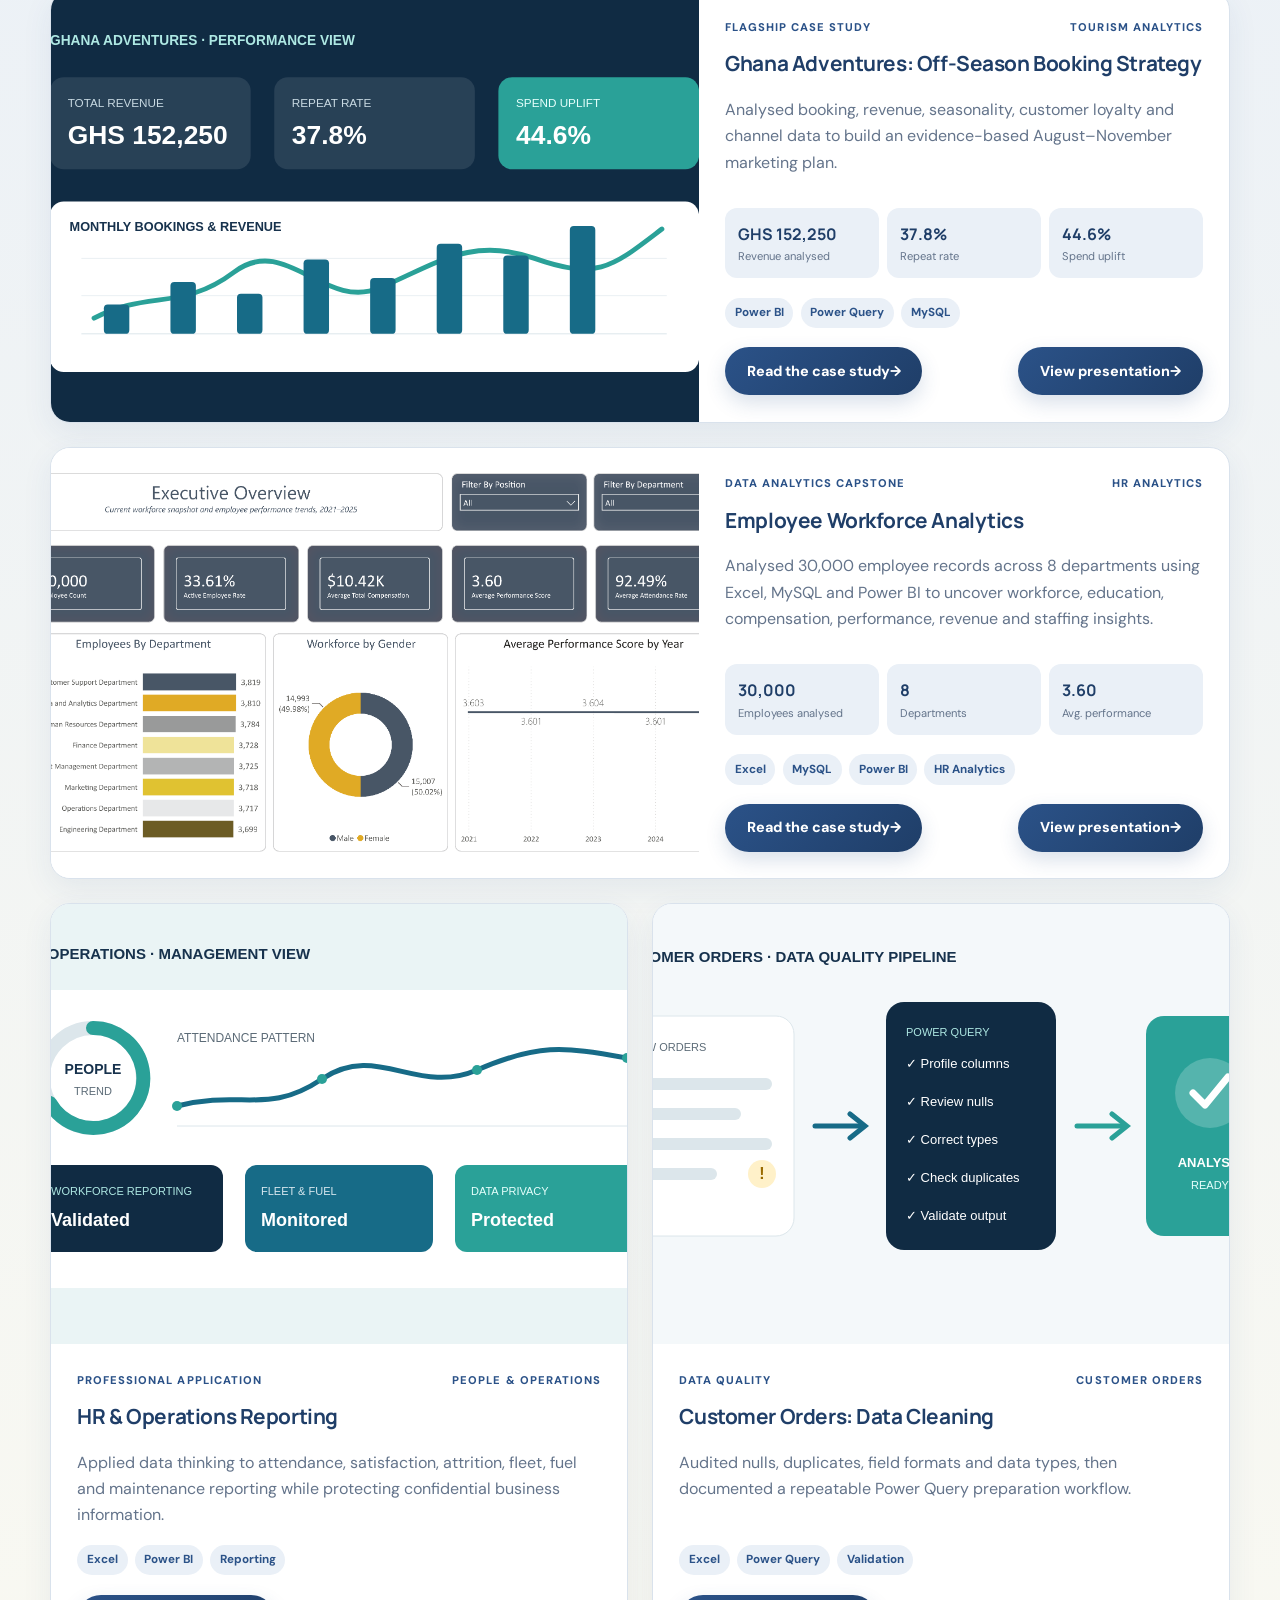
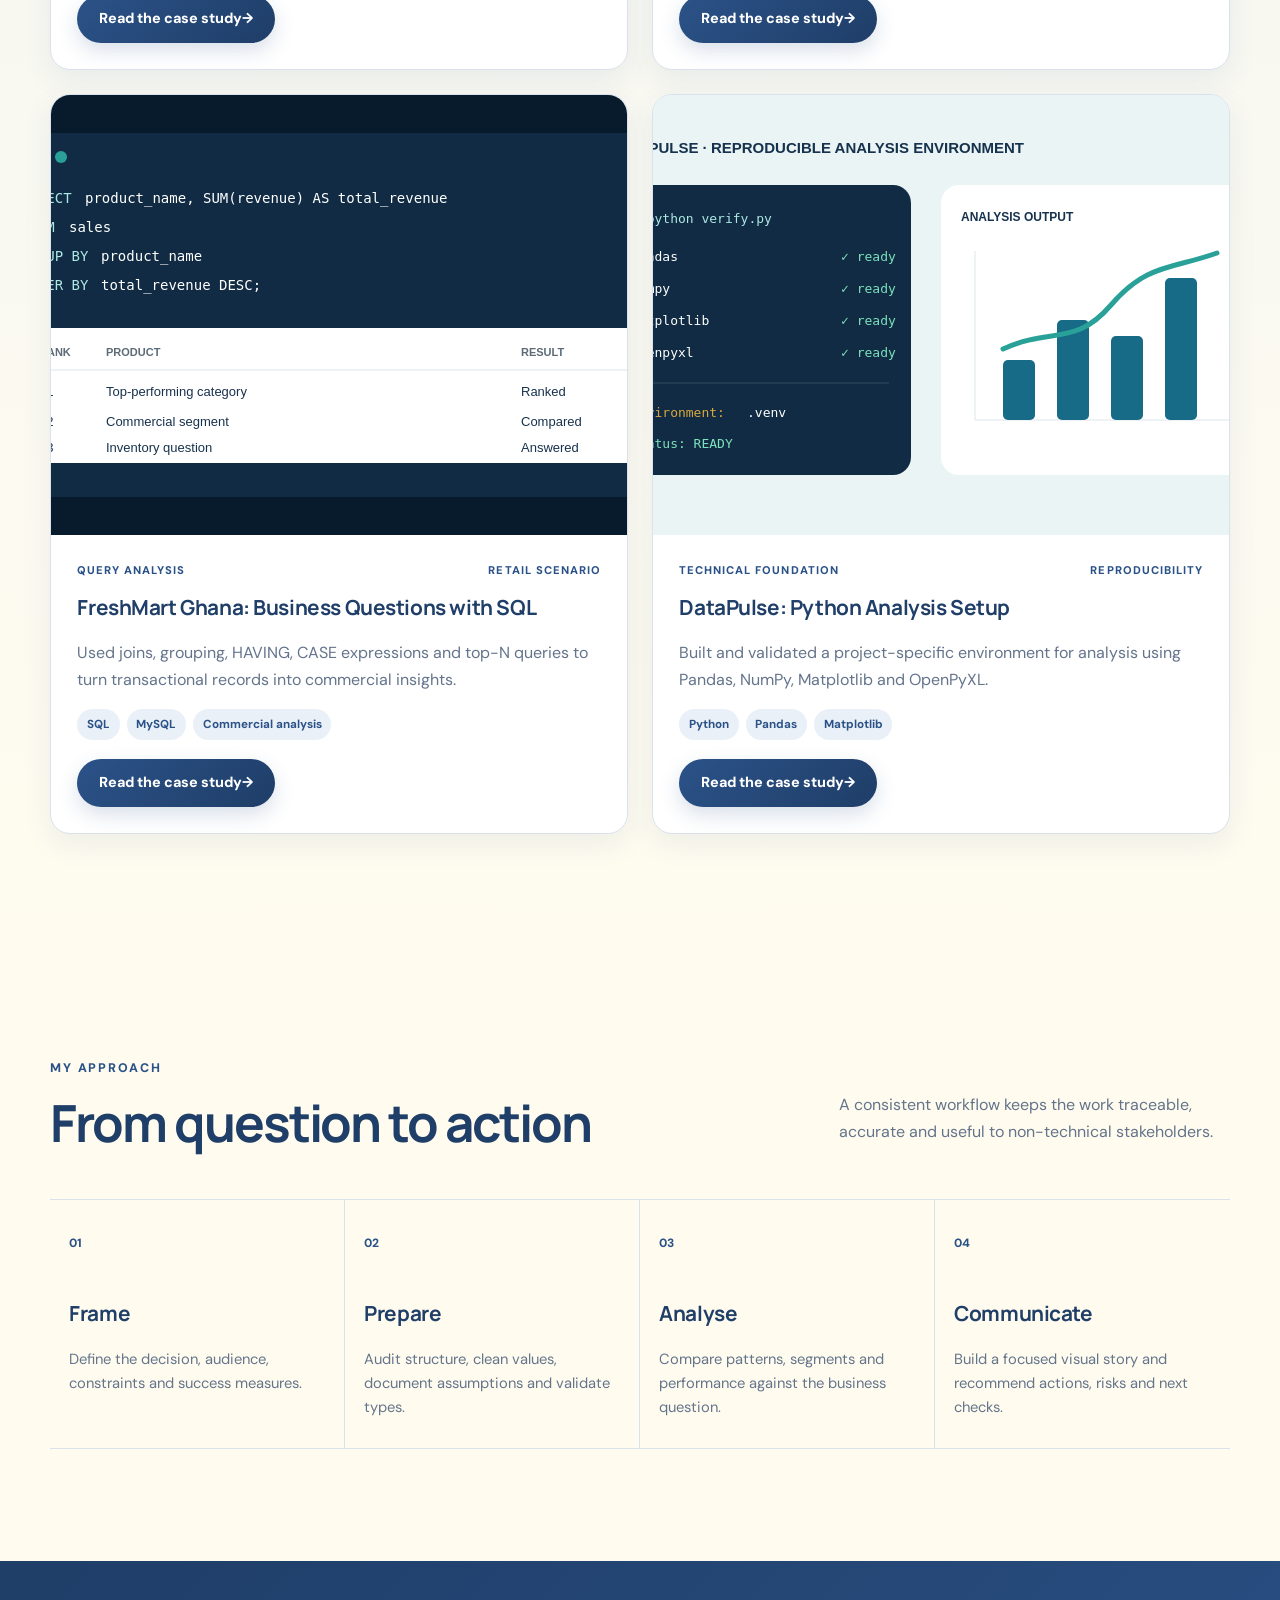
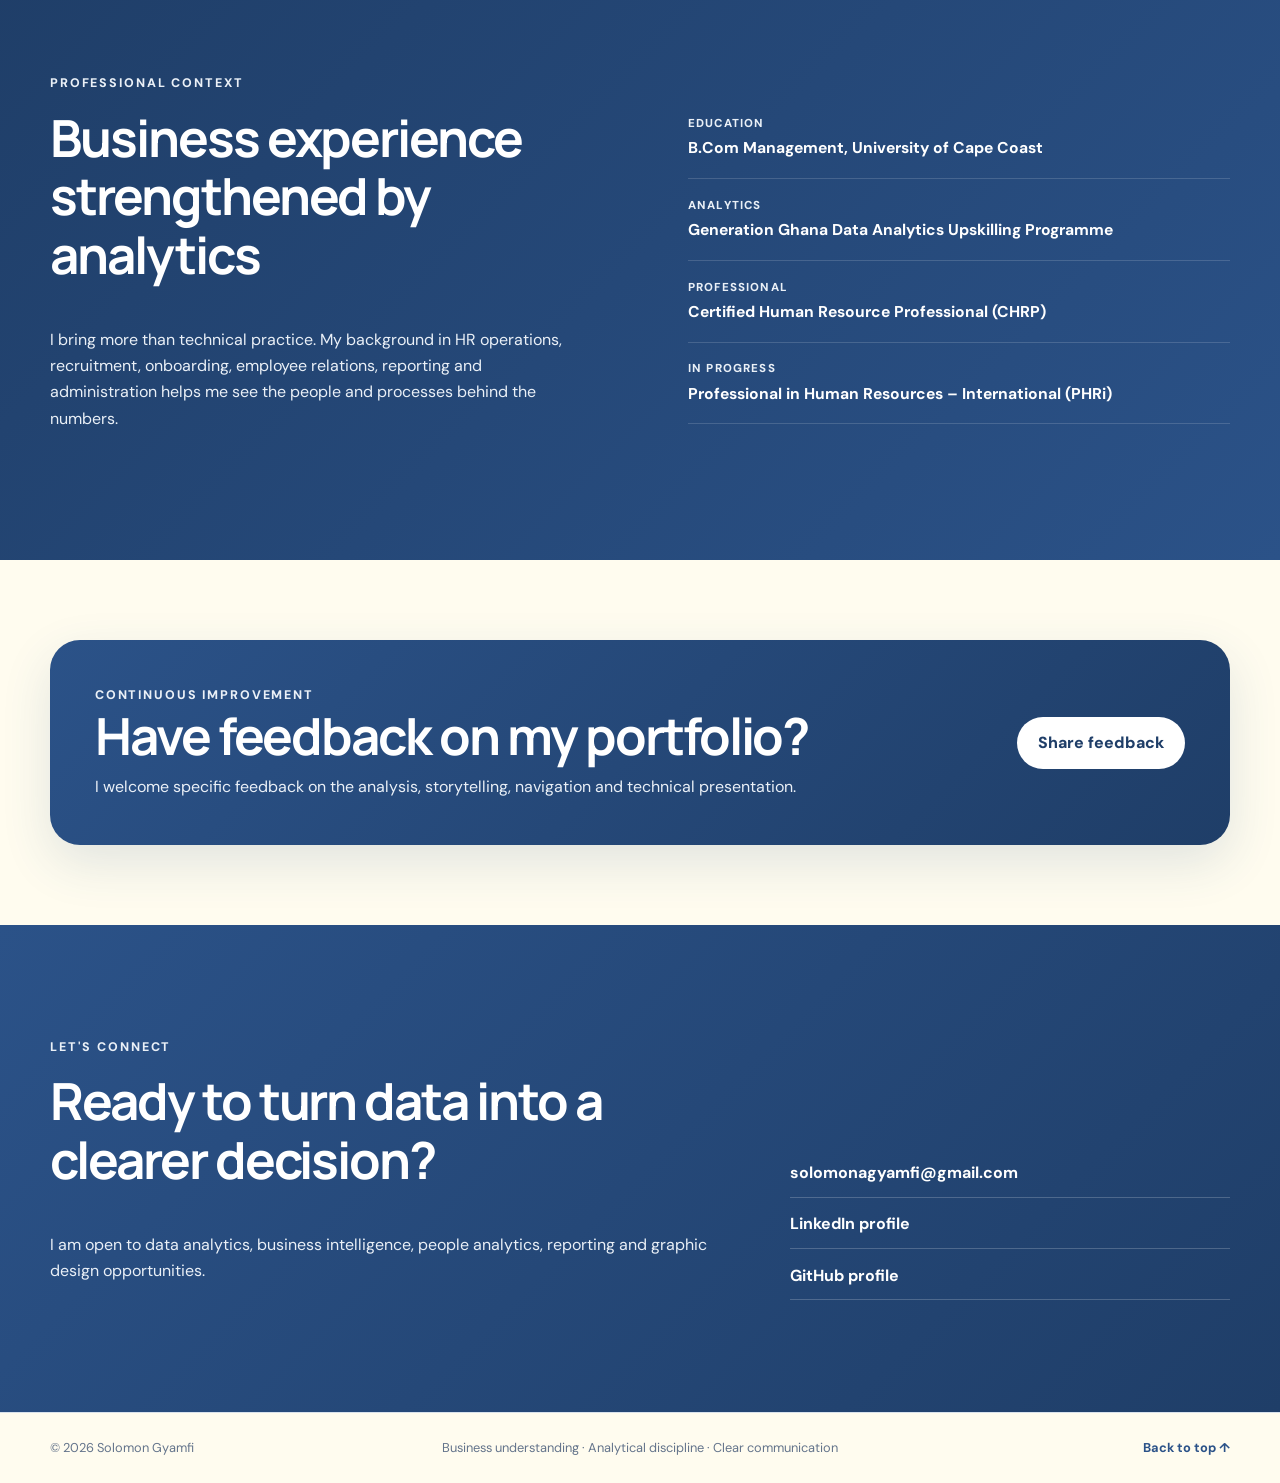
==== commit 7a2d645b: "Integrate Cookiebot and update Google Analytics script Added Cookiebot for cookie consent management" ====
--- a/index.html
+++ b/index.html
@@ -49,6 +49,10 @@
     content="https://solomonagyamfi-ai.github.io/assets/banner.svg"
   >
 
+
+  <!-- =========================
+       PAGE TITLE
+  ========================== -->
 
   <title>
     Solomon Gyamfi | Data Analytics &amp; Graphic Design
@@ -88,6 +92,53 @@
 
 
   <!-- =========================
+       COOKIEBOT
+       COOKIE CONSENT MANAGEMENT
+  ========================== -->
+
+  <script
+    id="Cookiebot"
+    src="https://consent.cookiebot.com/uc.js"
+    data-cbid="c89d7629-7e47-429c-a975-61070152563c"
+    type="text/javascript"
+    async
+  ></script>
+
+
+  <!-- =========================
+       GOOGLE ANALYTICS 4
+       COOKIEBOT CONTROLLED
+
+       Measurement ID:
+       G-ZKXYH3FVLN
+  ========================== -->
+
+  <script
+    type="text/plain"
+    data-cookieconsent="statistics"
+    async
+    src="https://www.googletagmanager.com/gtag/js?id=G-ZKXYH3FVLN"
+  ></script>
+
+  <script
+    type="text/plain"
+    data-cookieconsent="statistics"
+  >
+
+    window.dataLayer = window.dataLayer || [];
+
+    function gtag() {
+      dataLayer.push(arguments);
+    }
+
+    gtag('js', new Date());
+
+    gtag('config', 'G-ZKXYH3FVLN');
+
+  </script>
+
+
+  <!-- =========================
        STYLESHEET
   ========================== -->
 
@@ -98,23 +149,6 @@
 
 
   <!-- =========================
-       GOOGLE ANALYTICS 4
-       Measurement ID:
-       G-ZKXYH3FVLN
-  ========================== -->
-
-  <!-- Google tag (gtag.js) -->
-<script async src="https://www.googletagmanager.com/gtag/js?id=G-ZKXYH3FVLN"></script>
-<script>
-  window.dataLayer = window.dataLayer || [];
-  function gtag(){dataLayer.push(arguments);}
-  gtag('js', new Date());
-
-  gtag('config', 'G-ZKXYH3FVLN');
-</script>
-
-
-  <!-- =========================
        SITE JAVASCRIPT
   ========================== -->
 
@@ -127,6 +161,10 @@
 
 
 <body>
+
+  <!-- =========================
+       PAGE TOP
+  ========================== -->
 
   <a id="page-top"></a>
 
@@ -151,6 +189,7 @@
 
     <div class="nav-shell">
 
+
       <!-- BRAND -->
 
       <a
@@ -236,7 +275,7 @@
 
 
   <!-- =========================
-       MAIN
+       MAIN CONTENT
   ========================== -->
 
   <main id="main-content">
@@ -279,6 +318,7 @@
 
 
         <div class="hero-actions">
+
 
           <a
             class="button button-primary"
@@ -295,10 +335,12 @@
             Contact me
           </a>
 
+
         </div>
 
 
         <ul class="hero-proof">
+
 
           <li>
 
@@ -338,6 +380,7 @@
 
           </li>
 
+
         </ul>
 
       </div>
@@ -346,6 +389,7 @@
       <!-- HERO VISUAL -->
 
       <div class="hero-visual reveal">
+
 
         <div class="portrait-frame">
 
@@ -365,9 +409,11 @@
             Flagship insight
           </span>
 
+
           <strong>
             44.6%
           </strong>
+
 
           <p>
             higher average spend from repeat customers
@@ -393,11 +439,13 @@
 
       <div class="section-shell usp-grid reveal">
 
+
         <div>
 
           <p class="eyebrow eyebrow-light">
             My unique value
           </p>
+
 
           <h2 id="usp-title">
             I bridge business context, analytics and visual communication.
@@ -433,7 +481,9 @@
 
       <div class="section-shell">
 
+
         <div class="section-heading reveal">
+
 
           <div>
 
@@ -441,6 +491,7 @@
               Graphic design &amp; visual communication
             </p>
 
+
             <h2 id="design-title">
               Making information clear, engaging and memorable
             </h2>
@@ -460,6 +511,9 @@
 
 
         <div class="design-grid">
+
+
+          <!-- DESIGN 01 -->
 
           <article class="design-card reveal">
 
@@ -470,10 +524,12 @@
               01
             </span>
 
+
             <h3>
               Presentation Design
             </h3>
 
+
             <p>
 
               Professional slide layouts, data storytelling,
@@ -483,6 +539,8 @@
 
           </article>
 
+
+          <!-- DESIGN 02 -->
 
           <article class="design-card reveal">
 
@@ -493,10 +551,12 @@
               02
             </span>
 
+
             <h3>
               Corporate &amp; HR Design
             </h3>
 
+
             <p>
 
               Staff communications, event artwork, identification materials,
@@ -506,6 +566,8 @@
 
           </article>
 
+
+          <!-- DESIGN 03 -->
 
           <article class="design-card reveal">
 
@@ -516,10 +578,12 @@
               03
             </span>
 
+
             <h3>
               Marketing Artwork
             </h3>
 
+
             <p>
 
               Flyers, social-media graphics, banners, brochures and
@@ -529,10 +593,14 @@
 
           </article>
 
+
         </div>
 
 
+        <!-- DESIGN CTA -->
+
         <div class="design-cta reveal">
+
 
           <p>
 
@@ -572,7 +640,9 @@
       aria-labelledby="skills-title"
     >
 
+
       <div class="section-heading reveal">
+
 
         <div>
 
@@ -580,6 +650,7 @@
             Technical toolkit
           </p>
 
+
           <h2 id="skills-title">
             Tools applied to real questions
           </h2>
@@ -599,16 +670,21 @@
 
       <div class="skills-grid">
 
+
+        <!-- POWER BI -->
+
         <article class="skill-card reveal">
 
           <span class="skill-index">
             01
           </span>
 
+
           <h3>
             Power BI
           </h3>
 
+
           <p>
 
             Power Query, data modelling, DAX measures, KPI cards,
@@ -618,6 +694,8 @@
 
         </article>
 
+
+        <!-- EXCEL -->
 
         <article class="skill-card reveal">
 
@@ -625,10 +703,12 @@
             02
           </span>
 
+
           <h3>
             Excel
           </h3>
 
+
           <p>
 
             Data cleaning, formulas, pivot tables, validation,
@@ -638,6 +718,8 @@
 
         </article>
 
+
+        <!-- SQL -->
 
         <article class="skill-card reveal">
 
@@ -645,10 +727,12 @@
             03
           </span>
 
+
           <h3>
             SQL &amp; MySQL
           </h3>
 
+
           <p>
 
             Joins, aggregations, CASE expressions, GROUP BY,
@@ -658,6 +742,8 @@
 
         </article>
 
+
+        <!-- PYTHON -->
 
         <article class="skill-card reveal">
 
@@ -665,10 +751,12 @@
             04
           </span>
 
+
           <h3>
             Python
           </h3>
 
+
           <p>
 
             Pandas, NumPy, Matplotlib, OpenPyXL, virtual environments
@@ -678,6 +766,8 @@
 
         </article>
 
+
+        <!-- ADOBE -->
 
         <article class="skill-card reveal">
 
@@ -685,10 +775,12 @@
             05
           </span>
 
+
           <h3>
             Adobe Photoshop &amp; Illustrator
           </h3>
 
+
           <p>
 
             Proficient in image editing, photo composition, vector artwork,
@@ -697,6 +789,7 @@
           </p>
 
         </article>
+
 
       </div>
 
@@ -715,13 +808,16 @@
 
       <div class="section-shell">
 
+
         <div class="section-heading reveal">
+
 
           <div>
 
             <p class="eyebrow">
               Selected work
             </p>
+
 
             <h2 id="projects-title">
               Six projects, one clear narrative
@@ -748,6 +844,7 @@
           role="group"
           aria-label="Filter projects by tool"
         >
+
 
           <button
             class="filter-button active"
@@ -793,6 +890,7 @@
             Python
           </button>
 
+
         </div>
 
 
@@ -801,12 +899,15 @@
         <div class="projects-grid">
 
 
-          <!-- GHANA ADVENTURES -->
+          <!-- =========================
+               01 GHANA ADVENTURES
+          ========================== -->
 
           <article
             class="project-card project-featured reveal"
             data-tools="power-bi sql excel"
           >
+
 
             <img
               src="assets/project-ghana-adventures.svg"
@@ -818,6 +919,7 @@
 
             <div class="project-body">
 
+
               <div class="project-meta">
 
                 <span>
@@ -847,6 +949,7 @@
 
               <ul class="metric-list">
 
+
                 <li>
 
                   <strong>
@@ -885,6 +988,7 @@
 
                 </li>
 
+
               </ul>
 
 
@@ -906,13 +1010,16 @@
 
 
               <div class="project-links">
+
 
                 <a
                   class="text-link"
                   href="projects.html#ghana-adventures"
                 >
                   Read the case study
-                  <span aria-hidden="true">→</span>
+                  <span aria-hidden="true">
+                    →
+                  </span>
                 </a>
 
 
@@ -921,9 +1028,12 @@
                   href="presentation.html"
                 >
                   View presentation
-                  <span aria-hidden="true">→</span>
+                  <span aria-hidden="true">
+                    →
+                  </span>
                 </a>
 
+
               </div>
 
             </div>
@@ -931,12 +1041,15 @@
           </article>
 
 
-          <!-- EMPLOYEE WORKFORCE -->
+          <!-- =========================
+               02 EMPLOYEE WORKFORCE
+          ========================== -->
 
           <article
             class="project-card project-featured reveal"
             data-tools="power-bi excel sql"
           >
+
 
             <img
               src="projects/employee-workforce-analytics/screenshots/executive-overview.png"
@@ -948,6 +1061,7 @@
 
             <div class="project-body">
 
+
               <div class="project-meta">
 
                 <span>
@@ -978,6 +1092,7 @@
 
               <ul class="metric-list">
 
+
                 <li>
 
                   <strong>
@@ -1016,6 +1131,7 @@
 
                 </li>
 
+
               </ul>
 
 
@@ -1041,13 +1157,16 @@
 
 
               <div class="project-links">
+
 
                 <a
                   class="text-link"
                   href="projects.html#employee-workforce-analytics"
                 >
                   Read the case study
-                  <span aria-hidden="true">→</span>
+                  <span aria-hidden="true">
+                    →
+                  </span>
                 </a>
 
 
@@ -1056,9 +1175,12 @@
                   href="employee-workforce-presentation.html"
                 >
                   View presentation
-                  <span aria-hidden="true">→</span>
+                  <span aria-hidden="true">
+                    →
+                  </span>
                 </a>
 
+
               </div>
 
             </div>
@@ -1066,12 +1188,15 @@
           </article>
 
 
-          <!-- HR OPERATIONS -->
+          <!-- =========================
+               03 HR OPERATIONS
+          ========================== -->
 
           <article
             class="project-card reveal"
             data-tools="power-bi excel"
           >
+
 
             <img
               src="assets/project-hr-operations.svg"
@@ -1083,6 +1208,7 @@
 
             <div class="project-body">
 
+
               <div class="project-meta">
 
                 <span>
@@ -1132,7 +1258,9 @@
                 href="projects.html#hr-operations"
               >
                 Read the case study
-                <span aria-hidden="true">→</span>
+                <span aria-hidden="true">
+                  →
+                </span>
               </a>
 
             </div>
@@ -1140,12 +1268,15 @@
           </article>
 
 
-          <!-- CUSTOMER ORDERS -->
+          <!-- =========================
+               04 CUSTOMER ORDERS
+          ========================== -->
 
           <article
             class="project-card reveal"
             data-tools="excel"
           >
+
 
             <img
               src="assets/project-orders-cleaning.svg"
@@ -1157,6 +1288,7 @@
 
             <div class="project-body">
 
+
               <div class="project-meta">
 
                 <span>
@@ -1205,7 +1337,9 @@
                 href="projects.html#customer-orders"
               >
                 Read the case study
-                <span aria-hidden="true">→</span>
+                <span aria-hidden="true">
+                  →
+                </span>
               </a>
 
             </div>
@@ -1213,12 +1347,15 @@
           </article>
 
 
-          <!-- FRESHMART -->
+          <!-- =========================
+               05 FRESHMART
+          ========================== -->
 
           <article
             class="project-card reveal"
             data-tools="sql"
           >
+
 
             <img
               src="assets/project-freshmart-sql.svg"
@@ -1230,6 +1367,7 @@
 
             <div class="project-body">
 
+
               <div class="project-meta">
 
                 <span>
@@ -1279,7 +1417,9 @@
                 href="projects.html#freshmart-sql"
               >
                 Read the case study
-                <span aria-hidden="true">→</span>
+                <span aria-hidden="true">
+                  →
+                </span>
               </a>
 
             </div>
@@ -1287,12 +1427,15 @@
           </article>
 
 
-          <!-- DATAPULSE -->
+          <!-- =========================
+               06 DATAPULSE
+          ========================== -->
 
           <article
             class="project-card reveal"
             data-tools="python"
           >
+
 
             <img
               src="assets/project-datapulse-python.svg"
@@ -1304,6 +1447,7 @@
 
             <div class="project-body">
 
+
               <div class="project-meta">
 
                 <span>
@@ -1352,12 +1496,15 @@
                 href="projects.html#datapulse-python"
               >
                 Read the case study
-                <span aria-hidden="true">→</span>
+                <span aria-hidden="true">
+                  →
+                </span>
               </a>
 
             </div>
 
           </article>
+
 
         </div>
 
@@ -1376,7 +1523,9 @@
       aria-labelledby="approach-title"
     >
 
+
       <div class="section-heading reveal">
+
 
         <div>
 
@@ -1384,6 +1533,7 @@
             My approach
           </p>
 
+
           <h2 id="approach-title">
             From question to action
           </h2>
@@ -1403,18 +1553,21 @@
 
       <ol class="process-list">
 
+
         <li class="reveal">
 
           <span>
             01
           </span>
 
+
           <div>
 
             <h3>
               Frame
             </h3>
 
+
             <p>
 
               Define the decision, audience, constraints
@@ -1433,12 +1586,14 @@
             02
           </span>
 
+
           <div>
 
             <h3>
               Prepare
             </h3>
 
+
             <p>
 
               Audit structure, clean values, document assumptions
@@ -1457,12 +1612,14 @@
             03
           </span>
 
+
           <div>
 
             <h3>
               Analyse
             </h3>
 
+
             <p>
 
               Compare patterns, segments and performance
@@ -1481,12 +1638,14 @@
             04
           </span>
 
+
           <div>
 
             <h3>
               Communicate
             </h3>
 
+
             <p>
 
               Build a focused visual story and recommend actions,
@@ -1497,6 +1656,7 @@
           </div>
 
         </li>
+
 
       </ol>
 
@@ -1514,15 +1674,19 @@
 
       <div class="section-shell credentials-grid">
 
+
         <div class="reveal">
+
 
           <p class="eyebrow eyebrow-light">
             Professional context
           </p>
 
+
           <h2 id="credentials-title">
             Business experience strengthened by analytics
           </h2>
+
 
           <p>
 
@@ -1538,12 +1702,14 @@
 
         <ul class="credential-list reveal">
 
+
           <li>
 
             <span>
               Education
             </span>
 
+
             <strong>
               B.Com Management, University of Cape Coast
             </strong>
@@ -1557,6 +1723,7 @@
               Analytics
             </span>
 
+
             <strong>
               Generation Ghana Data Analytics Upskilling Programme
             </strong>
@@ -1570,6 +1737,7 @@
               Professional
             </span>
 
+
             <strong>
               Certified Human Resource Professional (CHRP)
             </strong>
@@ -1583,11 +1751,13 @@
               In progress
             </span>
 
+
             <strong>
               Professional in Human Resources – International (PHRi)
             </strong>
 
           </li>
+
 
         </ul>
 
@@ -1605,17 +1775,22 @@
       aria-labelledby="feedback-title"
     >
 
+
       <div class="feedback-card reveal">
 
+
         <div>
+
 
           <p class="eyebrow eyebrow-light">
             Continuous improvement
           </p>
 
+
           <h2 id="feedback-title">
             Have feedback on my portfolio?
           </h2>
+
 
           <p>
 
@@ -1634,6 +1809,7 @@
           Share feedback
         </a>
 
+
       </div>
 
     </section>
@@ -1649,18 +1825,23 @@
       aria-labelledby="contact-title"
     >
 
+
       <div class="section-shell contact-grid reveal">
 
+
         <div>
+
 
           <p class="eyebrow eyebrow-light">
             Let's connect
           </p>
 
+
           <h2 id="contact-title">
             Ready to turn data into a clearer decision?
           </h2>
 
+
           <p>
 
             I am open to data analytics, business intelligence,
@@ -1672,6 +1853,9 @@
 
 
         <div class="contact-links">
+
+
+          <!-- EMAIL -->
 
           <a
             href="mailto:solomonagyamfi@gmail.com"
@@ -1679,6 +1863,8 @@
             solomonagyamfi@gmail.com
           </a>
 
+
+          <!-- LINKEDIN -->
 
           <a
             href="https://www.linkedin.com/in/solomon-gyamfi-aa02b91a8"
@@ -1689,6 +1875,8 @@
           </a>
 
 
+          <!-- GITHUB -->
+
           <a
             href="https://github.com/solomonagyamfi-ai"
             target="_blank"
@@ -1697,11 +1885,13 @@
             GitHub profile
           </a>
 
+
         </div>
 
       </div>
 
     </section>
+
 
   </main>
 
@@ -1712,7 +1902,9 @@
 
   <footer class="site-footer">
 
+
     <div class="section-shell footer-grid">
+
 
       <p>
 
@@ -1720,13 +1912,16 @@
         <span id="current-year">
           2026
         </span>
+
         Solomon Gyamfi
 
       </p>
 
 
       <p>
+
         Business understanding · Analytical discipline · Clear communication
+
       </p>
 
 
@@ -1735,9 +1930,12 @@
         class="back-to-top"
         aria-label="Back to top"
       >
+
         Back to top ↑
+
       </a>
 
+
     </div>
 
   </footer>
